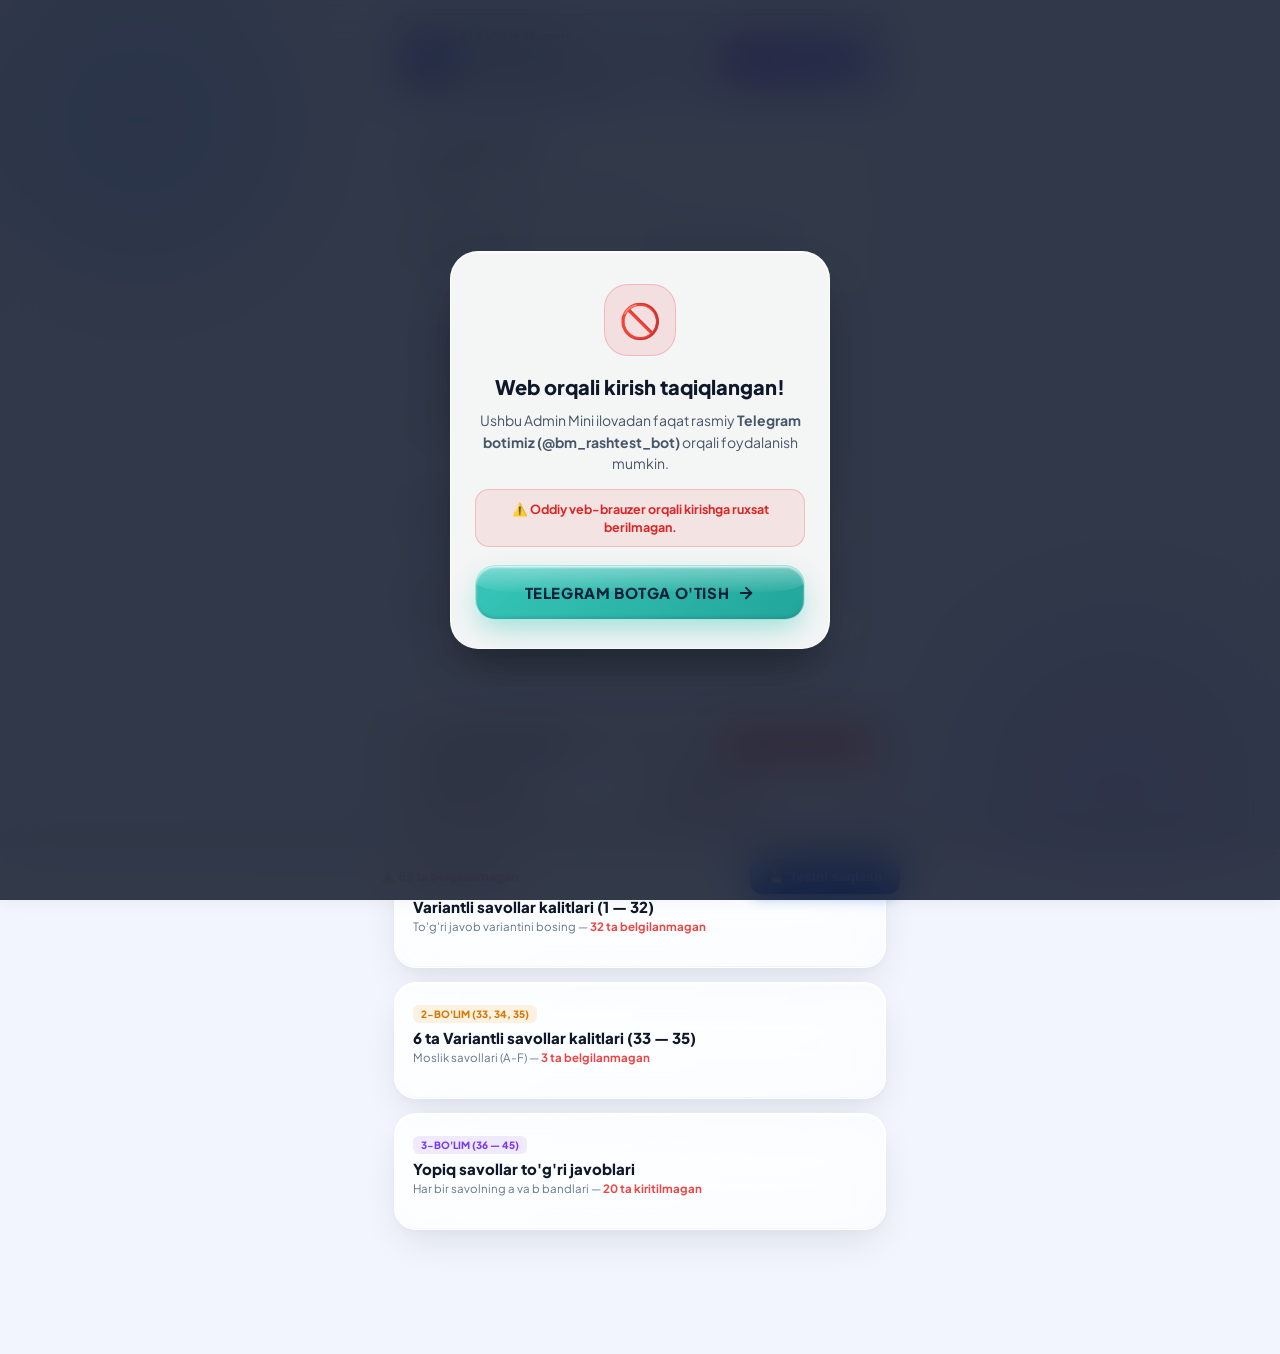
==== admin.html @ ad9ff961 "fix(telegram): allow Telegram Desktop / Mac app while blocking regular web browsers" ====
<!DOCTYPE html>
<html lang="uz">
<head>
  <meta charset="UTF-8">
  <meta name="viewport" content="width=device-width, initial-scale=1.0, maximum-scale=1.0, user-scalable=no, viewport-fit=cover">
  <title>Admin — Shohruh Matematika Test Yaratish</title>
  <link rel="preconnect" href="https://fonts.googleapis.com">
  <link rel="preconnect" href="https://fonts.gstatic.com" crossorigin>
  <link href="https://fonts.googleapis.com/css2?family=Plus+Jakarta+Sans:wght@400;500;600;700;800;900&display=swap" rel="stylesheet">
  <script src="https://telegram.org/js/telegram-web-app.js"></script>
  <script src="/logo_data.js?v=20260926_shohruh3"></script>
  <link rel="stylesheet" href="/test_style.css?v=20260929_liquidglass27">
  <style>
    .admin-card {
      background: var(--bg-card);
      border-radius: var(--radius-lg);
      padding: 16px;
      border: 1px solid var(--border);
      margin-bottom: 16px;
    }
    .form-group {
      margin-bottom: 12px;
    }
    .form-label {
      display: block;
      font-size: 12px;
      font-weight: 800;
      color: var(--text-main);
      margin-bottom: 4px;
    }
    .form-input {
      width: 100%;
      background: var(--bg-card-sub);
      border: 1.5px solid var(--border);
      border-radius: 10px;
      padding: 10px 12px;
      font-size: 14px;
      font-weight: 600;
      color: var(--text-main);
      outline: none;
    }
    .form-input:focus {
      border-color: var(--primary);
    }
    .q-admin-row {
      display: flex;
      align-items: center;
      justify-content: space-between;
      gap: 10px;
      background: var(--bg-card-sub);
      border: 1px solid var(--border);
      border-radius: var(--radius-md);
      padding: 8px 12px;
      margin-bottom: 8px;
    }
    .q-admin-num {
      font-size: 13px;
      font-weight: 800;
      min-width: 32px;
    }
    .score-input-wrap {
      display: flex;
      align-items: center;
      gap: 4px;
      background: var(--bg-card);
      border: 1px solid var(--border);
      border-radius: 8px;
      padding: 2px 6px;
    }
    .score-input {
      width: 44px;
      border: none;
      background: transparent;
      font-size: 13px;
      font-weight: 800;
      color: var(--primary);
      text-align: center;
      outline: none;
    }
    .score-unit {
      font-size: 11px;
      font-weight: 700;
      color: var(--text-muted);
    }
    .open-admin-box {
      background: var(--bg-card-sub);
      border: 1px solid var(--border);
      border-radius: var(--radius-md);
      padding: 10px 12px;
      margin-bottom: 8px;
    }
    .open-admin-sub-row {
      display: flex;
      align-items: center;
      justify-content: space-between;
      gap: 8px;
      margin-top: 6px;
    }
    .open-val-input {
      flex: 1;
      background: var(--bg-card);
      border: 1px solid var(--border);
      border-radius: 8px;
      padding: 6px 10px;
      font-size: 13px;
      font-weight: 700;
      color: var(--text-main);
      outline: none;
    }
    .floating-total-badge {
      background: linear-gradient(135deg, #1E293B, #0F172A);
      color: #FFFFFF;
      padding: 6px 14px;
      border-radius: var(--radius-full);
      font-size: 13px;
      font-weight: 800;
      display: inline-flex;
      align-items: center;
      gap: 4px;
    }
  </style>
</head>
<body>

  <!-- =========================================
       VEB BRAUZERDA KIRISHNI CHEKLASH EKRANI
       ========================================= -->
  <div id="web-block-screen" class="web-block-screen" style="display:none;">
    <div class="web-block-card">
      <div class="web-block-icon">🚫</div>
      <h2 class="web-block-title">Web orqali kirish taqiqlangan!</h2>
      <p class="web-block-desc">
        Ushbu Admin Mini ilovadan faqat rasmiy <b>Telegram botimiz (@bm_rashtest_bot)</b> orqali foydalanish mumkin.
      </p>
      <div class="web-block-warning">
        ⚠️ Oddiy veb-brauzer orqali kirishga ruxsat berilmagan.
      </div>
      <a href="https://t.me/bm_rashtest_bot" class="btn-action-primary" style="margin-top: 18px; text-decoration: none; width:100%; justify-content:center; display:flex; align-items:center; gap:8px;">
        <span>Telegram Botga o'tish</span>
        <svg width="18" height="18" viewBox="0 0 24 24" fill="none" stroke="currentColor" stroke-width="2.5" stroke-linecap="round" stroke-linejoin="round">
          <line x1="5" y1="12" x2="19" y2="12"></line>
          <polyline points="12 5 19 12 12 19"></polyline>
        </svg>
      </a>
    </div>
  </div>

  <!-- KIRISH ANIMATSIYASI EKRANI -->
  <div class="splash-screen" id="admin-splash">
    <!-- Markaziy nur/fon nurlanishi -->
    <div class="splash-glow"></div>
    <!-- 1. Markaziy Logo va Qalpoqcha -->
    <div class="splash-logo-container">
      <div class="splash-circle-badge">
        <img src="/img/bm_emblem_fill.png?v=20260927_fill" alt="Logo" class="splash-emblem-img">
      </div>
      <!-- Logoga kiyiladigan 3D akademik qalpoqcha -->
      <img src="/img/graduation_cap.svg" class="splash-grad-cap" alt="Cap">
    </div>
    <!-- 2. Sakrab chiquvchi Harflar -->
    <div class="splash-brand-text">
      <span class="bounce-char" style="--d: 0.95s">S</span>
      <span class="bounce-char" style="--d: 1.02s">H</span>
      <span class="bounce-char" style="--d: 1.09s">O</span>
      <span class="bounce-char" style="--d: 1.16s">H</span>
      <span class="bounce-char" style="--d: 1.23s">R</span>
      <span class="bounce-char" style="--d: 1.30s">U</span>
      <span class="bounce-char" style="--d: 1.37s">H</span>
      <span class="bounce-char space">&nbsp;</span>
      <span class="bounce-char teal" style="--d: 1.48s">M</span>
      <span class="bounce-char teal" style="--d: 1.55s">A</span>
      <span class="bounce-char teal" style="--d: 1.62s">T</span>
      <span class="bounce-char teal" style="--d: 1.69s">E</span>
      <span class="bounce-char teal" style="--d: 1.76s">M</span>
      <span class="bounce-char teal" style="--d: 1.83s">A</span>
      <span class="bounce-char teal" style="--d: 1.90s">T</span>
      <span class="bounce-char teal" style="--d: 1.97s">I</span>
      <span class="bounce-char teal" style="--d: 2.04s">K</span>
      <span class="bounce-char teal" style="--d: 2.11s">A</span>
    </div>
    <!-- 3. Ostki Tagline/Izoh -->
    <div class="splash-subtitle">ADMIN BOSHQARUV TIZIMI</div>
    <!-- 4. O'tkazib yuborish (Skip) tugmasi -->
    <div class="splash-skip-hint" onclick="finishAdminSplash()">
      <span>Davom etish ➔</span>
    </div>
  </div>

  <!-- Dinamik harakatlanuvchi orqa fon (Oq va qora mavzularga mos) -->
  <div class="ambient-moving-mesh" aria-hidden="true">
    <div class="ambient-mesh-orb ambient-orb-1"></div>
    <div class="ambient-mesh-orb ambient-orb-2"></div>
    <div class="ambient-mesh-orb ambient-orb-3"></div>
  </div>

  <div class="test-container" style="padding-bottom: 110px;">
    
    <!-- Tepadagi bo'lim butunlay olib tashlandi (ekranni to'sib qo'ymasligi uchun) -->
    <span class="test-title" style="display:none;"></span>
    <span class="test-subtitle" style="display:none;"></span>

    <main style="padding: 14px;">
      
      <!-- 📷 KALITLAR VARAQASI RASMINI YUKLASH (AI VISION OCR) -->
      <div class="admin-scan-card" style="background: linear-gradient(135deg, rgba(37, 99, 235, 0.08), rgba(124, 58, 237, 0.08)); border: 1.5px solid rgba(124, 58, 237, 0.35); border-radius: 14px; padding: 12px 14px; margin-bottom: 14px; display: flex; align-items: center; justify-content: space-between; gap: 10px; box-shadow: 0 2px 10px rgba(124, 58, 237, 0.06);">
        <div style="display: flex; align-items: center; gap: 10px;">
          <div style="width: 40px; height: 40px; border-radius: 10px; background: linear-gradient(135deg, #7C3AED, #2563EB); display: flex; align-items: center; justify-content: center; font-size: 20px; color: white; flex-shrink: 0; box-shadow: 0 2px 8px rgba(124, 58, 237, 0.3);">
            📷
          </div>
          <div>
            <div style="font-size: 13px; font-weight: 800; color: var(--text-main);">AI Kalitlar Skaneri</div>
            <div style="font-size: 11px; color: var(--text-muted);">Javoblar varaqasi rasmini yuklab, 55 ta kalitni avtomat to'ldiring</div>
            <div style="font-size: 10px; color: #7C3AED; cursor: pointer; text-decoration: underline; margin-top: 3px; font-weight: 600;" onclick="AdminApp.configureGeminiKey()">🔑 API kalitni sozlash / yangilash</div>
          </div>
        </div>
        <button type="button" class="btn-scan-keys" id="btn-scan-keys" onclick="AdminApp.triggerScanKeys()" style="background: linear-gradient(135deg, #7C3AED, #6366F1); color: white; border: none; border-radius: 10px; padding: 9px 14px; font-size: 12px; font-weight: 800; cursor: pointer; white-space: nowrap; display: flex; align-items: center; gap: 6px; box-shadow: 0 2px 8px rgba(124, 58, 237, 0.3); transition: transform 0.1s ease;">
          <span id="btn-scan-icon">⚡</span> <span id="btn-scan-text">📷 Rasm yuklash</span>
        </button>
        <input type="file" id="adm-keys-photo-input" accept="image/*" style="display: none;" onchange="AdminApp.handleKeysPhotoSelected(this)">
      </div>

      <!-- 1. ASOSIY TEST MA'LUMOTLARI -->
      <div class="admin-card">
        <h3 style="font-size: 15px; font-weight: 800; margin-bottom: 10px;">📋 Test tafsilotlari</h3>
        
        <div class="form-group">
          <label class="form-label">Test nomi:</label>
          <input type="text" id="adm-test-title" class="form-input" placeholder="Masalan: Matematika Blok Test #1">
        </div>

        <div style="display: grid; grid-template-columns: 1fr 1fr; gap: 8px;">
          <div class="form-group">
            <label class="form-label">Test kodi (Unikal):</label>
            <input type="text" id="adm-test-code" class="form-input" placeholder="Avtomat to'ldiriladi (masalan: 2)">
          </div>
          <div class="form-group">
            <label class="form-label">Vaqt chegarasi (daqiqa):</label>
            <input type="number" id="adm-test-time" class="form-input" placeholder="0 - Cheksiz" value="0">
          </div>
        </div>

        <div style="background: rgba(37, 99, 235, 0.05); border: 1.5px dashed rgba(37, 99, 235, 0.35); border-radius: 12px; padding: 12px; margin-bottom: 12px;">
          <div style="font-size: 12px; font-weight: 800; color: #2563EB; margin-bottom: 8px; display: flex; align-items: center; gap: 6px;">
            <span>⏰</span> Avtomatik vaqt jadvali (O'zbekiston vaqti)
          </div>
          <div class="form-group" style="margin-bottom: 8px;">
            <label class="form-label" style="font-size: 11px;">📅 Test sanasi (kun):</label>
            <input type="date" id="adm-test-sched-date" class="form-input" style="font-weight: 700;">
          </div>
          <div style="display: grid; grid-template-columns: 1fr 1fr; gap: 8px;">
            <div class="form-group" style="margin-bottom: 0;">
              <label class="form-label" style="font-size: 11px;">🟢 Boshlanish:</label>
              <input type="time" id="adm-test-sched-start" class="form-input" value="19:30" style="font-weight: 700; text-align: center;">
            </div>
            <div class="form-group" style="margin-bottom: 0;">
              <label class="form-label" style="font-size: 11px;">🔴 Tugash:</label>
              <input type="time" id="adm-test-sched-end" class="form-input" value="22:00" style="font-weight: 700; text-align: center;">
            </div>
          </div>
        </div>
        
        <div class="form-group">
          <label class="form-label">Kalitlarni ko'rish kodi (Parol):</label>
          <input type="text" id="adm-test-key-code" class="form-input" placeholder="Masalan: 2024 (ixtiyoriy)">
          <div style="font-size: 11px; color: var(--text-muted); margin-top: 4px;">Agar kiritilsa, o'quvchilar test kalitlarini ko'rish uchun shu parolni terishlari kerak bo'ladi.</div>
        </div>
        <div class="form-group" style="margin-top: 10px;">
          <label class="form-label" style="display: flex; align-items: center; gap: 6px;">
            <span>🎬</span> YouTube Video Tahlil havolasi (ixtiyoriy):
          </label>
          <input type="url" id="adm-test-youtube-url" class="form-input" placeholder="https://youtube.com/watch?v=... yoki https://youtu.be/...">
          <div style="font-size: 11px; color: var(--text-muted); margin-top: 4px;">Natijalar chiqqanida o'quvchilar ushbu havola orqali video tahlilni ko'rishlari mumkin.</div>
        </div>
        <input type="hidden" id="adm-test-subject" value="Matematika">
      </div>

      <!-- JAVOBLAR HOLATI VA BELGILANMAGAN SAVOLLAR HISOBOBOTI -->
      <div class="admin-card" style="background: linear-gradient(135deg, rgba(245, 158, 11, 0.08), rgba(239, 68, 68, 0.08)); border: 1.5px solid #F59E0B; margin-bottom: 16px;">
        <div style="display: flex; justify-content: space-between; align-items: center; margin-bottom: 8px;">
          <span style="font-weight: 800; font-size: 14px; color: var(--text-main); display: flex; align-items: center; gap: 6px;">
            <span id="unfilled-status-icon">⚠️</span> 
            <span id="unfilled-status-title">Javoblar to'ldirilishi:</span>
          </span>
          <span id="unfilled-total-badge" style="font-size: 13px; font-weight: 900; padding: 4px 10px; border-radius: 8px; background: #EF4444; color: white;">55 ta belgilanmagan</span>
        </div>
        <div style="display: grid; grid-template-columns: 1fr 1fr; gap: 8px;">
          <div id="unfilled-closed-pill" style="padding: 8px 10px; border-radius: 8px; background: var(--bg-card); border: 1px solid var(--border); font-size: 12px; font-weight: 700;">
            🔘 <b>Yopiq (1-35):</b> <br><span id="unfilled-closed-count" style="color: #EF4444; font-weight: 800;">35 ta belgilanmagan</span>
          </div>
          <div id="unfilled-open-pill" style="padding: 8px 10px; border-radius: 8px; background: var(--bg-card); border: 1px solid var(--border); font-size: 12px; font-weight: 700;">
            ✍️ <b>Ochiq (36-45):</b> <br><span id="unfilled-open-count" style="color: #EF4444; font-weight: 800;">20 ta kiritilmagan</span>
          </div>
        </div>
      </div>

      <!-- 2. SAVOLLAR KALITLARI VA BALLARI (1-32) -->
      <section class="section-group" style="margin-bottom: 14px;">
        <div class="section-group-header">
          <div class="section-badge">1-BO'LIM (1 — 32)</div>
          <h2 class="section-heading">Variantli savollar kalitlari (1 — 32)</h2>
          <span class="section-subtext" id="sec-subtext-1">To'g'ri javob variantini bosing — <b id="cnt-sec-1" style="color: #EF4444;">32 ta belgilanmagan</b></span>
        </div>
        <div id="admin-part-1">
          <!-- JS orqali to'ldiriladi -->
        </div>
      </section>

      <!-- 3. 33, 34, 35 SAVOLLAR (6 ta variant) -->
      <section class="section-group" style="margin-bottom: 14px;">
        <div class="section-group-header">
          <div class="section-badge special-badge">2-BO'LIM (33, 34, 35)</div>
          <h2 class="section-heading">6 ta Variantli savollar kalitlari (33 — 35)</h2>
          <span class="section-subtext" id="sec-subtext-2">Moslik savollari (A-F) — <b id="cnt-sec-2" style="color: #EF4444;">3 ta belgilanmagan</b></span>
        </div>
        <div id="admin-part-2">
          <!-- JS orqali to'ldiriladi -->
        </div>
      </section>

      <!-- 4. 36-45 YOPIQ SAVOLLAR (a va b) -->
      <section class="section-group">
        <div class="section-group-header">
          <div class="section-badge math-badge">3-BO'LIM (36 — 45)</div>
          <h2 class="section-heading">Yopiq savollar to'g'ri javoblari</h2>
          <span class="section-subtext" id="sec-subtext-3">Har bir savolning a va b bandlari — <b id="cnt-sec-3" style="color: #EF4444;">20 ta kiritilmagan</b></span>
        </div>
        <div id="admin-part-3">
          <!-- JS orqali to'ldiriladi -->
        </div>
      </section>

    </main>

    <!-- PASTKI SAQLASH DOCKI (KOMPAKT) -->
    <footer class="bottom-submit-dock admin-compact-dock">
      <div class="submit-dock-inner admin-compact-inner">
        <div class="dock-summary" style="margin-bottom:0;">
          <div id="admin-dock-total" style="display:none;"></div>
          <div class="dock-status-sub" id="admin-dock-unfilled" style="color: #EF4444; font-weight: 800; font-size: 12.5px; line-height: 1.3;">⚠️ 55 ta belgilanmagan</div>
        </div>
        <button class="btn-submit-test btn-submit-compact" style="background: linear-gradient(135deg, #2563EB, #1D4ED8);" onclick="AdminApp.saveTest()">
          <span>💾 Testni saqlash</span>
        </button>
      </div>
    </footer>

  </div> <!-- /.test-container -->

  <!-- =========================================
       MATEMATIK KLAVIATURA (ADMIN UCHUN)
       ========================================= -->
  <div class="math-keyboard-panel" id="math-keyboard-panel">
    
    <!-- 1. YUQORI BOSHQARUV: Maydon Nomi + Jonli Kiritish + Tayyor Tugmasi -->
    <div class="kb-top-bar">
      <div class="kb-target-wrap">
        <span class="kb-target-badge" id="keyboard-target-name">36a</span>
        <input type="text" class="kb-live-input" id="keyboard-live-input" readonly inputmode="none" placeholder="Kalitni kiriting...">
      </div>
      <button type="button" class="kb-done-btn" onclick="MathKeyboard.close()">Tayyor ✓</button>
    </div>

    <!-- 2. BO'LIMLAR TUGMALARI (Segmented Control Tabs: 4 ta teng ustun telefonga 100% sig'adi) -->
    <div class="kb-tabs-bar">
      <button type="button" class="kb-tab-btn active" id="kb-tab-math" onclick="MathKeyboard.switchTab('math')">123</button>
      <button type="button" class="kb-tab-btn" id="kb-tab-power" onclick="MathKeyboard.switchTab('power')">√ / xⁿ</button>
      <button type="button" class="kb-tab-btn" id="kb-tab-func" onclick="MathKeyboard.switchTab('func')">f(x)</button>
      <button type="button" class="kb-tab-btn" id="kb-tab-vars" onclick="MathKeyboard.switchTab('vars')">abc</button>
    </div>

    <!-- 3. TUGMALAR TANASI -->
    <!-- TAB 1: Asosiy Raqam va Kalkulyator (iPhone kalkulyatori uslubida 5-6 ustunli tekis grid) -->
    <div class="kb-body" id="keyboard-body-math">
      <div class="kb-row">
        <button type="button" class="kb-key kb-func" onclick="MathKeyboard.insert('√')">√</button>
        <button type="button" class="kb-key kb-power" onclick="MathKeyboard.insertPower('²')">x²</button>
        <button type="button" class="kb-key kb-power" onclick="MathKeyboard.insertPower('³')">x³</button>
        <button type="button" class="kb-key kb-func" onclick="MathKeyboard.insertPiPower(2)">π²</button>
        <button type="button" class="kb-key kb-func" onclick="MathKeyboard.insertPiPower(3)">π³</button>
        <button type="button" class="kb-key kb-op" onclick="MathKeyboard.insert('/')">/</button>
      </div>
      <div class="kb-row">
        <button type="button" class="kb-key kb-func" onclick="MathKeyboard.insert('(')">(</button>
        <button type="button" class="kb-key kb-func" onclick="MathKeyboard.insert(')')">)</button>
        <button type="button" class="kb-key kb-power" onclick="MathKeyboard.insertCustomPower()">^</button>
        <button type="button" class="kb-key kb-func" onclick="MathKeyboard.insert('|')">|x|</button>
        <button type="button" class="kb-key kb-action" onclick="MathKeyboard.clear()">C</button>
        <button type="button" class="kb-key kb-backspace" onclick="MathKeyboard.backspace()">⌫</button>
      </div>
      <div class="kb-row">
        <button type="button" class="kb-key kb-num" onclick="MathKeyboard.insert('7')">7</button>
        <button type="button" class="kb-key kb-num" onclick="MathKeyboard.insert('8')">8</button>
        <button type="button" class="kb-key kb-num" onclick="MathKeyboard.insert('9')">9</button>
        <button type="button" class="kb-key kb-op" onclick="MathKeyboard.insert('*')">×</button>
        <button type="button" class="kb-key kb-op" onclick="MathKeyboard.insert('-')">−</button>
      </div>
      <div class="kb-row">
        <button type="button" class="kb-key kb-num" onclick="MathKeyboard.insert('4')">4</button>
        <button type="button" class="kb-key kb-num" onclick="MathKeyboard.insert('5')">5</button>
        <button type="button" class="kb-key kb-num" onclick="MathKeyboard.insert('6')">6</button>
        <button type="button" class="kb-key kb-op" onclick="MathKeyboard.insert('+')">+</button>
        <button type="button" class="kb-key kb-op" onclick="MathKeyboard.insert('=')">=</button>
      </div>
      <div class="kb-row">
        <button type="button" class="kb-key kb-num" onclick="MathKeyboard.insert('1')">1</button>
        <button type="button" class="kb-key kb-num" onclick="MathKeyboard.insert('2')">2</button>
        <button type="button" class="kb-key kb-num" onclick="MathKeyboard.insert('3')">3</button>
        <button type="button" class="kb-key kb-num" onclick="MathKeyboard.insert('.')">.</button>
        <button type="button" class="kb-key kb-func" onclick="MathKeyboard.insert('π')">π</button>
      </div>
      <div class="kb-row">
        <button type="button" class="kb-key kb-num" onclick="MathKeyboard.insert('0')">0</button>
        <button type="button" class="kb-key kb-func" onclick="MathKeyboard.insert('±')">±</button>
        <button type="button" class="kb-key kb-func" onclick="MathKeyboard.insert(';')">;</button>
        <button type="button" class="kb-key kb-nav" onclick="MathKeyboard.prevField()">◀ Oldingi</button>
        <button type="button" class="kb-key kb-nav kb-nav-next" onclick="MathKeyboard.nextField()">Keyingi ▶</button>
      </div>
    </div>

    <!-- TAB 2: Ildizlar va Darajalar (Kengaytirilgan) -->
    <div class="kb-body" id="keyboard-body-power" style="display: none;">
      <div class="kb-row">
        <button type="button" class="kb-key kb-func" onclick="MathKeyboard.insert('√')">√</button>
        <button type="button" class="kb-key kb-func" onclick="MathKeyboard.insert('∛')">³√</button>
        <button type="button" class="kb-key kb-func" onclick="MathKeyboard.insert('∜')">⁴√</button>
        <button type="button" class="kb-key kb-func" onclick="MathKeyboard.insertNthRoot()">ⁿ√</button>
        <button type="button" class="kb-key kb-backspace" onclick="MathKeyboard.backspace()">⌫</button>
      </div>
      <div class="kb-row">
        <button type="button" class="kb-key kb-power" onclick="MathKeyboard.insertPower('²')">x²</button>
        <button type="button" class="kb-key kb-power" onclick="MathKeyboard.insertPower('³')">x³</button>
        <button type="button" class="kb-key kb-power" onclick="MathKeyboard.insertPower('⁴')">x⁴</button>
        <button type="button" class="kb-key kb-power" onclick="MathKeyboard.insertPower('⁵')">x⁵</button>
        <button type="button" class="kb-key kb-power" onclick="MathKeyboard.insertCustomPower()">xⁿ (^)</button>
      </div>
      <div class="kb-row">
        <button type="button" class="kb-key kb-func" onclick="MathKeyboard.insertPiPower(1)">π</button>
        <button type="button" class="kb-key kb-func" onclick="MathKeyboard.insertPiPower(2)">π²</button>
        <button type="button" class="kb-key kb-func" onclick="MathKeyboard.insertPiPower(3)">π³</button>
        <button type="button" class="kb-key kb-power" onclick="MathKeyboard.insertPiPower('^')">πⁿ</button>
        <button type="button" class="kb-key kb-power" onclick="MathKeyboard.insert('^')">^</button>
      </div>
      <div class="kb-row">
        <button type="button" class="kb-key kb-power kb-power-num" onclick="MathKeyboard.insert('⁰')">⁰</button>
        <button type="button" class="kb-key kb-power kb-power-num" onclick="MathKeyboard.insert('¹')">¹</button>
        <button type="button" class="kb-key kb-power kb-power-num" onclick="MathKeyboard.insert('²')">²</button>
        <button type="button" class="kb-key kb-power kb-power-num" onclick="MathKeyboard.insert('³')">³</button>
        <button type="button" class="kb-key kb-power kb-power-num" onclick="MathKeyboard.insert('⁴')">⁴</button>
      </div>
      <div class="kb-row">
        <button type="button" class="kb-key kb-power kb-power-num" onclick="MathKeyboard.insert('⁵')">⁵</button>
        <button type="button" class="kb-key kb-power kb-power-num" onclick="MathKeyboard.insert('⁶')">⁶</button>
        <button type="button" class="kb-key kb-power kb-power-num" onclick="MathKeyboard.insert('⁷')">⁷</button>
        <button type="button" class="kb-key kb-power kb-power-num" onclick="MathKeyboard.insert('⁸')">⁸</button>
        <button type="button" class="kb-key kb-power kb-power-num" onclick="MathKeyboard.insert('⁹')">⁹</button>
      </div>
      <div class="kb-row">
        <button type="button" class="kb-key kb-func" onclick="MathKeyboard.insert('≤')">≤</button>
        <button type="button" class="kb-key kb-func" onclick="MathKeyboard.insert('≥')">≥</button>
        <button type="button" class="kb-key kb-func" onclick="MathKeyboard.insert('≠')">≠</button>
        <button type="button" class="kb-key kb-func" onclick="MathKeyboard.insert('≈')">≈</button>
        <button type="button" class="kb-key kb-func" onclick="MathKeyboard.insert('∞')">∞</button>
      </div>
      <div class="kb-row">
        <button type="button" class="kb-key kb-func" onclick="MathKeyboard.insert('[')">[</button>
        <button type="button" class="kb-key kb-func" onclick="MathKeyboard.insert(']')">]</button>
        <button type="button" class="kb-key kb-func" onclick="MathKeyboard.insert('e')">e</button>
        <button type="button" class="kb-key kb-nav" onclick="MathKeyboard.prevField()">◀ Oldingi</button>
        <button type="button" class="kb-key kb-nav kb-nav-next" onclick="MathKeyboard.nextField()">Keyingi ▶</button>
      </div>
    </div>

    <!-- TAB 3: Funksiyalar -->
    <div class="kb-body" id="keyboard-body-func" style="display: none;">
      <div class="kb-row">
        <button type="button" class="kb-key kb-func" onclick="MathKeyboard.insert('sin(')">sin</button>
        <button type="button" class="kb-key kb-func" onclick="MathKeyboard.insert('cos(')">cos</button>
        <button type="button" class="kb-key kb-func" onclick="MathKeyboard.insert('tg(')">tg</button>
        <button type="button" class="kb-key kb-func" onclick="MathKeyboard.insert('ctg(')">ctg</button>
        <button type="button" class="kb-key kb-backspace" onclick="MathKeyboard.backspace()">⌫</button>
      </div>
      <div class="kb-row">
        <button type="button" class="kb-key kb-func" onclick="MathKeyboard.insert('arcsin(')">arcsin</button>
        <button type="button" class="kb-key kb-func" onclick="MathKeyboard.insert('arccos(')">arccos</button>
        <button type="button" class="kb-key kb-func" onclick="MathKeyboard.insert('arctg(')">arctg</button>
        <button type="button" class="kb-key kb-func" onclick="MathKeyboard.insert('arcctg(')">arcctg</button>
        <button type="button" class="kb-key kb-action" onclick="MathKeyboard.clear()">C</button>
      </div>
      <div class="kb-row">
        <button type="button" class="kb-key kb-func" onclick="MathKeyboard.insert('log(')">log</button>
        <button type="button" class="kb-key kb-func" onclick="MathKeyboard.insert('ln(')">ln</button>
        <button type="button" class="kb-key kb-func" onclick="MathKeyboard.insert('lg(')">lg</button>
        <button type="button" class="kb-key kb-func" onclick="MathKeyboard.insert('lim(')">lim</button>
        <button type="button" class="kb-key kb-func" onclick="MathKeyboard.insert('|')">|x|</button>
      </div>
      <div class="kb-row">
        <button type="button" class="kb-key kb-func" onclick="MathKeyboard.insert('(')">(</button>
        <button type="button" class="kb-key kb-func" onclick="MathKeyboard.insert(')')">)</button>
        <button type="button" class="kb-key kb-func" onclick="MathKeyboard.insert(';')">;</button>
        <button type="button" class="kb-key kb-nav" onclick="MathKeyboard.prevField()">◀ Oldingi</button>
        <button type="button" class="kb-key kb-nav kb-nav-next" onclick="MathKeyboard.nextField()">Keyingi ▶</button>
      </div>
    </div>

    <!-- TAB 4: Harflar -->
    <div class="kb-body" id="keyboard-body-vars" style="display: none;">
      <div class="kb-row">
        <button type="button" class="kb-key" onclick="MathKeyboard.insert('x')">x</button>
        <button type="button" class="kb-key" onclick="MathKeyboard.insert('y')">y</button>
        <button type="button" class="kb-key" onclick="MathKeyboard.insert('z')">z</button>
        <button type="button" class="kb-key" onclick="MathKeyboard.insert('t')">t</button>
        <button type="button" class="kb-key kb-backspace" onclick="MathKeyboard.backspace()">⌫</button>
      </div>
      <div class="kb-row">
        <button type="button" class="kb-key" onclick="MathKeyboard.insert('a')">a</button>
        <button type="button" class="kb-key" onclick="MathKeyboard.insert('b')">b</button>
        <button type="button" class="kb-key" onclick="MathKeyboard.insert('c')">c</button>
        <button type="button" class="kb-key" onclick="MathKeyboard.insert('d')">d</button>
        <button type="button" class="kb-key kb-action" onclick="MathKeyboard.clear()">C</button>
      </div>
      <div class="kb-row">
        <button type="button" class="kb-key" onclick="MathKeyboard.insert('k')">k</button>
        <button type="button" class="kb-key" onclick="MathKeyboard.insert('m')">m</button>
        <button type="button" class="kb-key" onclick="MathKeyboard.insert('n')">n</button>
        <button type="button" class="kb-key" onclick="MathKeyboard.insert('p')">p</button>
        <button type="button" class="kb-key" onclick="MathKeyboard.insert('r')">r</button>
      </div>
      <div class="kb-row">
        <button type="button" class="kb-key" onclick="MathKeyboard.insert('α')">α</button>
        <button type="button" class="kb-key" onclick="MathKeyboard.insert('β')">β</button>
        <button type="button" class="kb-key" onclick="MathKeyboard.insert('γ')">γ</button>
        <button type="button" class="kb-key" onclick="MathKeyboard.insert('Δ')">Δ</button>
        <button type="button" class="kb-key" onclick="MathKeyboard.insert('λ')">λ</button>
      </div>
      <div class="kb-row">
        <button type="button" class="kb-key kb-space" onclick="MathKeyboard.insert(' ')" style="flex: 2;">probel ␣</button>
        <button type="button" class="kb-key" onclick="MathKeyboard.insert(',')">,</button>
        <button type="button" class="kb-key kb-nav" onclick="MathKeyboard.prevField()">◀ Oldingi</button>
        <button type="button" class="kb-key kb-nav kb-nav-next" onclick="MathKeyboard.nextField()">Keyingi ▶</button>
      </div>
    </div>
  </div>

  <script src="/logo_data.js?v=20260926_shohruh3"></script>
  <script src="/math_keyboard.js?v=20260926"></script>
  <script src="/admin_app.js?v=20260926_shohruh3"></script>
  <script>
    (function() {
      var splash = document.getElementById('admin-splash') || document.getElementById('splashScreen');
      if (!splash) return;
      var done = false;
      window.finishAdminSplash = function() {
        if (done) return;
        done = true;
        if (window.Telegram && window.Telegram.WebApp && window.Telegram.WebApp.HapticFeedback) {
          try { window.Telegram.WebApp.HapticFeedback.impactOccurred('medium'); } catch(e) {}
        }
        splash.classList.add('dismissed');
        setTimeout(function() { splash.style.display = 'none'; }, 700);
      };
      window.dismissSplash = window.finishAdminSplash;
      setTimeout(function() { window.finishAdminSplash(); }, 3400);
    })();
  </script>
</body>
</html>
---- test_style.css ----
/* =========================================
   TEST TEKSHIRISH TIZIMI — STYLES
   ========================================= */

:root {
  --primary: #2563EB;
  --primary-hover: #1D4ED8;
  --primary-light: rgba(37, 99, 235, 0.12);
  --success: #10B981;
  --success-light: rgba(16, 185, 129, 0.12);
  --error: #EF4444;
  --error-light: rgba(239, 68, 68, 0.12);
  --warning: #F59E0B;
  --warning-light: rgba(245, 158, 11, 0.12);
  
  /* ── MACOS 27 LIQUID GLASS DESIGN TOKENS (LIGHT CRYSTAL) ── */
  --liquid-glass-bg: linear-gradient(145deg, rgba(255, 255, 255, 0.82) 0%, rgba(255, 255, 255, 0.58) 100%);
  --liquid-glass-hover: linear-gradient(145deg, rgba(255, 255, 255, 0.94) 0%, rgba(255, 255, 255, 0.74) 100%);
  --liquid-glass-border: 1px solid rgba(255, 255, 255, 0.88);
  --liquid-glass-specular: inset 0 1.5px 2px 0 rgba(255, 255, 255, 0.95), inset 0 -1px 1px 0 rgba(0, 0, 0, 0.03);
  --liquid-glass-shadow: 0 16px 38px -6px rgba(15, 23, 42, 0.09), 0 4px 14px -2px rgba(15, 23, 42, 0.04);
  --liquid-glass-blur: blur(30px) saturate(190%) contrast(105%);

  --bg-main: #F2F5FD;
  --bg-card: var(--liquid-glass-bg);
  --bg-card-sub: rgba(255, 255, 255, 0.6);
  --text-main: #0F172A;
  --text-muted: #64748B;
  --border: rgba(255, 255, 255, 0.85);
  
  --shadow-sm: 0 2px 8px rgba(15, 23, 42, 0.04);
  --shadow-md: var(--liquid-glass-shadow);
  --shadow-lg: 0 20px 48px -8px rgba(15, 23, 42, 0.12);
  
  --radius-sm: 10px;
  --radius-md: 16px;
  --radius-lg: 22px;
  --radius-xl: 30px;
  --radius-full: 9999px;
  --font: 'Plus Jakarta Sans', -apple-system, BlinkMacSystemFont, sans-serif;
}

body.dark-mode {
  /* ── MACOS 27 LIQUID GLASS DESIGN TOKENS (DARK OBSIDIAN) ── */
  --liquid-glass-bg: linear-gradient(145deg, rgba(26, 34, 53, 0.74) 0%, rgba(15, 23, 42, 0.62) 100%);
  --liquid-glass-hover: linear-gradient(145deg, rgba(38, 48, 72, 0.82) 0%, rgba(22, 32, 55, 0.72) 100%);
  --liquid-glass-border: 1px solid rgba(255, 255, 255, 0.13);
  --liquid-glass-specular: inset 0 1.5px 1px 0 rgba(255, 255, 255, 0.22), inset 0 -1px 1px 0 rgba(0, 0, 0, 0.35);
  --liquid-glass-shadow: 0 16px 42px -6px rgba(0, 0, 0, 0.6), 0 4px 14px -2px rgba(0, 0, 0, 0.4);
  --liquid-glass-blur: blur(30px) saturate(190%) contrast(105%);

  --bg-main: #070913;
  --bg-card: var(--liquid-glass-bg);
  --bg-card-sub: rgba(255, 255, 255, 0.06);
  --text-main: #F8FAFC;
  --text-muted: #94A3B8;
  --border: rgba(255, 255, 255, 0.13);
  --shadow-sm: 0 2px 8px rgba(0, 0, 0, 0.3);
  --shadow-md: var(--liquid-glass-shadow);
  --shadow-lg: 0 24px 56px -8px rgba(0, 0, 0, 0.65);
}

* {
  box-sizing: border-box;
  margin: 0;
  padding: 0;
  -webkit-tap-highlight-color: transparent;
}

body {
  font-family: var(--font);
  background-color: var(--bg-main);
  color: var(--text-main);
  min-height: 100vh;
  display: flex;
  justify-content: center;
  overflow-x: hidden;
  line-height: 1.4;
  transition: background-color 0.25s ease, color 0.25s ease;
}

/* =========================================
   0. ANIMATSIYALI INTRO / SPLASH EKRANI (BARCHA MINI APP LAR UCHUN)
   ========================================= */
.splash-screen,
.splash-screen-common,
#intro-splash,
#admin-splash,
#splashScreen {
  position: fixed;
  top: 0;
  left: 0;
  width: 100%;
  height: 100%;
  background: radial-gradient(circle at 50% 38%, #0E345D 0%, #0B2B4C 52%, #061A2F 100%);
  z-index: 99999;
  display: flex;
  flex-direction: column;
  align-items: center;
  justify-content: center;
  transition: opacity 0.65s cubic-bezier(0.16, 1, 0.3, 1), transform 0.65s cubic-bezier(0.16, 1, 0.3, 1);
  overflow: hidden;
  user-select: none;
  -webkit-user-select: none;
}

/* Yopilganda kattalashib yo'qolish */
.splash-screen.dismissed,
.splash-screen.portal-warp-exit,
.splash-screen.fade-out,
.splash-screen-common.dismissed,
.splash-screen-common.portal-warp-exit,
.splash-screen-common.fade-out,
#intro-splash.dismissed,
#intro-splash.portal-warp-exit,
#intro-splash.fade-out,
#admin-splash.dismissed,
#admin-splash.portal-warp-exit {
  opacity: 0;
  transform: scale(1.08);
  pointer-events: none;
}

/* Markaziy orqa fonning pulsatsiyalanishi */
.splash-glow {
  position: absolute;
  width: 280px;
  height: 280px;
  background: radial-gradient(circle, rgba(46, 196, 182, 0.35) 0%, rgba(46, 196, 182, 0) 70%);
  border-radius: 50%;
  top: 40%;
  left: 50%;
  transform: translate(-50%, -50%);
  animation: splashGlowPulse 2.8s ease-in-out infinite alternate;
  pointer-events: none;
}

@keyframes splashGlowPulse {
  0% { transform: translate(-50%, -50%) scale(0.85); opacity: 0.5; }
  100% { transform: translate(-50%, -50%) scale(1.2); opacity: 0.9; }
}

/* 2. Logo Konteyneri va Dumaloq Disk */
.splash-logo-container {
  position: relative;
  width: 140px;
  height: 140px;
  margin: 0 auto 24px;
  z-index: 2;
}

.splash-circle-badge {
  width: 140px;
  height: 140px;
  border-radius: 50%;
  background: #FFFFFF;
  box-shadow: 0 16px 45px rgba(0, 0, 0, 0.45), 0 0 35px rgba(46, 196, 182, 0.35);
  border: 3.5px solid rgba(46, 196, 182, 0.8);
  display: flex;
  align-items: center;
  justify-content: center;
  overflow: hidden; /* Doiradan tashqariga burchaklar chiqmaydi */
  animation: emblemEmerge 0.75s cubic-bezier(0.16, 1, 0.3, 1) forwards;
}

@keyframes emblemEmerge {
  0% {
    opacity: 0;
    transform: scale(0.35) translateY(24px);
    filter: blur(8px);
  }
  70% {
    opacity: 1;
    transform: scale(1.06) translateY(-4px);
    filter: blur(0);
  }
  100% {
    opacity: 1;
    transform: scale(1) translateY(0);
  }
}

.splash-emblem-img {
  width: 82%;
  height: 82%;
  object-fit: contain;
  display: block;
}

/* 3. Akademik Qalpoqcha Kiyilishi va Tebranishi */
.splash-grad-cap {
  position: absolute;
  top: -30px;
  left: 50%;
  width: 104px;
  height: auto;
  z-index: 10;
  opacity: 0;
  transform: translateX(-48%) rotate(-12deg);
  filter: drop-shadow(0 10px 18px rgba(0, 0, 0, 0.6));
  animation: capLandOnLogo 0.75s 0.65s cubic-bezier(0.175, 0.885, 0.32, 1.35) forwards,
             capFloatingWiggle 2.8s 1.4s ease-in-out infinite alternate;
  transform-origin: 50% 80%;
  pointer-events: none;
}

@keyframes capLandOnLogo {
  0% {
    opacity: 0;
    transform: translateX(-48%) translateY(-65px) scale(0.3) rotate(32deg);
  }
  65% {
    opacity: 1;
    transform: translateX(-48%) translateY(5px) scale(1.1) rotate(-16deg);
  }
  85% {
    opacity: 1;
    transform: translateX(-48%) translateY(-2px) scale(0.97) rotate(-10deg);
  }
  100% {
    opacity: 1;
    transform: translateX(-48%) translateY(0) scale(1) rotate(-12deg);
  }
}

@keyframes capFloatingWiggle {
  0% {
    transform: translateX(-48%) translateY(0) rotate(-12deg) scale(1);
  }
  100% {
    transform: translateX(-48%) translateY(-2.5px) rotate(-9deg) scale(1.02);
  }
}

/* 4. Sakrab Chiqadigan Harflar */
.splash-brand-text {
  display: flex;
  align-items: baseline;
  justify-content: center;
  font-family: 'Plus Jakarta Sans', -apple-system, sans-serif;
  font-size: clamp(22px, 6vw, 30px);
  font-weight: 800;
  letter-spacing: -0.5px;
  margin-bottom: 8px;
  z-index: 2;
  white-space: nowrap;
}

.bounce-char {
  display: inline-block;
  color: #FFFFFF;
  opacity: 0;
  transform: translateY(45px) scale(0.3);
  animation: letterBounce 0.65s var(--d) cubic-bezier(0.175, 0.885, 0.32, 1.35) forwards;
  text-shadow: 0 4px 15px rgba(0, 0, 0, 0.4);
}

.bounce-char.space {
  width: 8px;
}

.bounce-char.dot {
  color: #55E4D6;
  margin: 0 1px;
}

.bounce-char.teal {
  color: #2EC4B6;
  text-shadow: 0 0 18px rgba(46, 196, 182, 0.85);
}

@keyframes letterBounce {
  0% {
    opacity: 0;
    transform: translateY(45px) scale(0.3);
  }
  55% {
    opacity: 1;
    transform: translateY(-20px) scale(1.25);
  }
  78% {
    opacity: 1;
    transform: translateY(6px) scale(0.92);
  }
  100% {
    opacity: 1;
    transform: translateY(0) scale(1);
  }
}

/* 5. Subtitle va Skip Tugmasi */
.splash-subtitle {
  font-family: 'Plus Jakarta Sans', -apple-system, sans-serif;
  font-size: 11px;
  font-weight: 700;
  color: #94A3B8;
  letter-spacing: 2px;
  text-transform: uppercase;
  opacity: 0;
  animation: subtitleReveal 0.8s 2.0s ease forwards;
  z-index: 2;
  text-align: center;
}

@keyframes subtitleReveal {
  0% {
    opacity: 0;
    transform: translateY(12px);
    letter-spacing: 0.5px;
  }
  100% {
    opacity: 0.85;
    transform: translateY(0);
    letter-spacing: 2.2px;
  }
}

.splash-skip-hint {
  position: absolute;
  bottom: 40px;
  background: rgba(255, 255, 255, 0.12);
  backdrop-filter: blur(8px);
  -webkit-backdrop-filter: blur(8px);
  border: 1px solid rgba(255, 255, 255, 0.2);
  padding: 8px 18px;
  border-radius: 30px;
  color: #FFFFFF;
  font-family: 'Plus Jakarta Sans', sans-serif;
  font-size: 12px;
  font-weight: 700;
  cursor: pointer;
  opacity: 0;
  animation: skipBtnAppear 0.5s 2.3s ease forwards;
  transition: all 0.2s ease;
  z-index: 10;
}

.splash-skip-hint:hover {
  background: rgba(46, 196, 182, 0.25);
  border-color: #2EC4B6;
  transform: scale(1.05);
}

@keyframes skipBtnAppear {
  0% { opacity: 0; transform: translateY(10px); }
  100% { opacity: 1; transform: translateY(0); }
}

.intro-logo-glow {
  position: absolute;
  inset: -8px;
  background: radial-gradient(circle, rgba(37, 99, 235, 0.6) 0%, rgba(99, 102, 241, 0) 70%);
  border-radius: 50%;
  animation: glowPulse 2s ease-in-out infinite;
}

@keyframes glowPulse {
  0%, 100% { transform: scale(1); opacity: 0.7; }
  50% { transform: scale(1.25); opacity: 1; }
}

.intro-logo-ring {
  position: relative;
  width: 84px;
  height: 84px;
  border-radius: 50%;
  background: linear-gradient(135deg, #1e293b, #0f172a);
  border: 2px solid rgba(96, 165, 250, 0.4);
  display: flex;
  align-items: center;
  justify-content: center;
  box-shadow: 0 8px 24px rgba(0, 0, 0, 0.5);
}

.intro-svg-circle {
  position: absolute;
  inset: 0;
  width: 100%;
  height: 100%;
  transform: rotate(-90deg);
}

.svg-track {
  fill: none;
  stroke: rgba(255, 255, 255, 0.08);
  stroke-width: 4;
}

.svg-loader {
  fill: none;
  stroke: #3B82F6;
  stroke-width: 4;
  stroke-linecap: round;
  stroke-dasharray: 283;
  stroke-dashoffset: 75;
  animation: rotateSvg 2s linear infinite;
}

@keyframes rotateSvg {
  0% { transform: rotate(0deg); }
  100% { transform: rotate(360deg); }
}

.intro-icon-inner {
  font-size: 38px;
  animation: bounceMath 2s ease-in-out infinite;
}

@keyframes bounceMath {
  0%, 100% { transform: scale(1); }
  50% { transform: scale(1.1) rotate(5deg); }
}

.intro-brand-badge {
  background: rgba(59, 130, 246, 0.18);
  color: #60A5FA;
  border: 1px solid rgba(96, 165, 250, 0.3);
  font-size: 11px;
  font-weight: 800;
  letter-spacing: 1.2px;
  padding: 4px 12px;
  border-radius: 9999px;
  margin-bottom: 8px;
  text-transform: uppercase;
}

.intro-brand-title {
  font-size: 26px;
  font-weight: 900;
  color: #FFFFFF;
  letter-spacing: 0.5px;
  margin-bottom: 4px;
  text-shadow: 0 2px 10px rgba(37, 99, 235, 0.5);
}

.intro-subject-text {
  font-size: 14px;
  font-weight: 600;
  color: #94A3B8;
  margin-bottom: 22px;
}

/* Yuklanish Progress Bari */
.intro-loader-wrap {
  width: 100%;
  max-width: 240px;
  margin-bottom: 18px;
  display: flex;
  flex-direction: column;
  align-items: center;
  gap: 8px;
}

.intro-loader-track {
  width: 100%;
  height: 5px;
  background: rgba(255, 255, 255, 0.1);
  border-radius: 9999px;
  overflow: hidden;
}

.intro-loader-bar {
  height: 100%;
  width: 0%;
  background: linear-gradient(90deg, #3B82F6, #60A5FA);
  border-radius: 9999px;
  transition: width 0.3s ease;
  box-shadow: 0 0 10px rgba(59, 130, 246, 0.8);
}

.intro-loading-status {
  font-size: 12px;
  font-weight: 600;
  color: #64748B;
  letter-spacing: 0.3px;
}

.intro-user-pill {
  background: rgba(255, 255, 255, 0.06);
  border: 1px solid rgba(255, 255, 255, 0.12);
  padding: 6px 14px;
  border-radius: 9999px;
  display: inline-flex;
  align-items: center;
  gap: 6px;
  font-size: 12.5px;
  color: #E2E8F0;
}

.test-container {
  width: 100%;
  max-width: 520px;
  padding-bottom: calc(120px + env(safe-area-inset-bottom, 0px));
  position: relative;
  z-index: 1;
}

/* ── HARAKATLANUVCHI DINAMIK AMBIENT ORQA FON (OQ VA QORA MOS) ── */
.ambient-moving-mesh {
  position: fixed;
  inset: 0;
  pointer-events: none;
  z-index: 0;
  overflow: hidden;
  transition: opacity 0.4s ease;
}

.ambient-mesh-orb {
  position: absolute;
  border-radius: 50%;
  filter: blur(48px);
  -webkit-filter: blur(48px);
  will-change: transform, opacity;
  -webkit-backface-visibility: hidden;
  backface-visibility: hidden;
  transform: translateZ(0);
}

/* Light mode (default) */
.ambient-orb-1 {
  width: 440px;
  height: 440px;
  top: -100px;
  left: -80px;
  background: radial-gradient(circle, rgba(59, 130, 246, 0.30) 0%, rgba(147, 197, 253, 0.15) 50%, transparent 72%);
  animation: ambientFloat1 11s ease-in-out infinite alternate;
}

.ambient-orb-2 {
  width: 480px;
  height: 480px;
  bottom: -120px;
  right: -80px;
  background: radial-gradient(circle, rgba(168, 85, 247, 0.26) 0%, rgba(216, 180, 254, 0.12) 50%, transparent 72%);
  animation: ambientFloat2 13s ease-in-out infinite alternate-reverse;
}

.ambient-orb-3 {
  width: 330px;
  height: 330px;
  top: 38%;
  left: 28%;
  background: radial-gradient(circle, rgba(14, 165, 233, 0.24) 0%, rgba(186, 230, 253, 0.10) 50%, transparent 72%);
  animation: ambientFloat3 9s ease-in-out infinite alternate;
}

/* Dark mode colors */
body.dark-mode .ambient-orb-1,
[data-theme="dark"] .ambient-orb-1 {
  background: radial-gradient(circle, rgba(37, 99, 235, 0.38) 0%, rgba(30, 58, 138, 0.20) 48%, transparent 72%);
}

body.dark-mode .ambient-orb-2,
[data-theme="dark"] .ambient-orb-2 {
  background: radial-gradient(circle, rgba(147, 51, 234, 0.32) 0%, rgba(79, 70, 229, 0.16) 48%, transparent 72%);
}

body.dark-mode .ambient-orb-3,
[data-theme="dark"] .ambient-orb-3 {
  background: radial-gradient(circle, rgba(6, 182, 212, 0.26) 0%, rgba(14, 165, 233, 0.12) 50%, transparent 72%);
}

@keyframes ambientFloat1 {
  0% { transform: translate3d(0, 0, 0) scale(1) rotate(0deg); }
  50% { transform: translate3d(65px, 85px, 0) scale(1.18) rotate(35deg); }
  100% { transform: translate3d(-35px, 125px, 0) scale(0.92) rotate(70deg); }
}

@keyframes ambientFloat2 {
  0% { transform: translate3d(0, 0, 0) scale(1) rotate(0deg); }
  50% { transform: translate3d(-85px, -65px, 0) scale(1.16) rotate(-35deg); }
  100% { transform: translate3d(55px, -105px, 0) scale(0.90) rotate(-70deg); }
}

@keyframes ambientFloat3 {
  0% { transform: translate3d(0, 0, 0) scale(0.88); opacity: 0.60; }
  50% { transform: translate3d(-55px, 65px, 0) scale(1.24); opacity: 0.90; }
  100% { transform: translate3d(45px, -45px, 0) scale(0.95); opacity: 0.65; }
}

@keyframes ambientFloat3 {
  0% { transform: translate3d(0, 0, 0) scale(0.9); opacity: 0.35; }
  50% { transform: translate3d(-45px, 55px, 0) scale(1.22); opacity: 0.7; }
  100% { transform: translate3d(35px, -35px, 0) scale(0.95); opacity: 0.45; }
}

/* =========================================
   1. HEADER (KOMPAKT & SMART HIDING)
   ========================================= */
.test-header {
  background: var(--liquid-glass-bg);
  padding: 10px 14px 10px 14px;
  border-bottom: var(--liquid-glass-border);
  box-shadow: 0 4px 20px rgba(0, 0, 0, 0.05), var(--liquid-glass-specular);
  position: sticky;
  top: 0;
  z-index: 40;
  backdrop-filter: var(--liquid-glass-blur);
  -webkit-backdrop-filter: var(--liquid-glass-blur);
  transition: all 0.2s ease;
}

/* Ochiq savollarni yozayotganda barcha tepadagi elementlar va pastki dock to'liq yashirilishi */
body.keyboard-open .test-header {
  display: none !important;
}

body.keyboard-open .bottom-submit-dock {
  display: none !important;
}

body.keyboard-open .test-container {
  padding-bottom: 380px !important;
}

.header-top-row {
  display: flex;
  justify-content: space-between;
  align-items: center;
  margin-bottom: 0px;
}

.header-brand-wrap {
  display: flex;
  align-items: center;
  gap: 10px;
}

.header-bm-logo {
  width: 32px;
  height: 32px;
  border-radius: 8px;
  object-fit: contain;
  flex-shrink: 0;
  border: 1px solid var(--border);
  background: var(--bg-card);
}

.header-test-title {
  font-size: 16px;
  font-weight: 800;
  color: var(--text-main);
  margin: 0;
  line-height: 1.2;
  letter-spacing: -0.2px;
}

.header-actions {
  display: flex;
  align-items: center;
  gap: 8px;
}

.theme-toggle-btn {
  background: var(--bg-card-sub);
  border: 1px solid var(--border);
  font-size: 14px;
  width: 32px;
  height: 32px;
  border-radius: 50%;
  display: flex;
  align-items: center;
  justify-content: center;
  cursor: pointer;
  box-shadow: var(--shadow-sm);
  transition: all 0.2s ease;
}

/* Kichik o'lchamdagi to'ldirilgan javoblar shkalasi (kompakt progress bar) */
.progress-section-compact {
  display: flex;
  align-items: center;
  gap: 10px;
  margin-top: 8px;
  padding: 0;
}

.progress-section-compact .progress-bar-track {
  flex: 1;
  height: 5px;
  background: var(--border);
  border-radius: var(--radius-full);
  overflow: hidden;
}

.progress-section-compact .progress-bar-fill {
  height: 100%;
  background: linear-gradient(90deg, #3B82F6, #10B981);
  border-radius: var(--radius-full);
  transition: width 0.3s cubic-bezier(0.16, 1, 0.3, 1);
}

.progress-count-mini {
  font-size: 12px;
  font-weight: 800;
  color: var(--primary);
  font-variant-numeric: tabular-nums;
  white-space: nowrap;
}

.questions-nav-map {
  margin-top: 10px;
  padding-top: 10px;
  border-top: 1px dashed var(--border);
  max-height: 180px;
  overflow-y: auto;
}

.map-grid {
  display: grid;
  grid-template-columns: repeat(9, 1fr);
  gap: 5px;
}

.map-num-btn {
  aspect-ratio: 1;
  display: flex;
  align-items: center;
  justify-content: center;
  background: var(--bg-card-sub);
  border: 1px solid var(--border);
  border-radius: 8px;
  font-size: 11px;
  font-weight: 700;
  color: var(--text-muted);
  cursor: pointer;
  transition: all 0.15s ease;
}

.map-num-btn.answered {
  background: var(--success-light);
  border-color: var(--success);
  color: var(--success);
}

.map-num-btn.active-target {
  box-shadow: 0 0 0 2px var(--primary);
}

/* =========================================
   2. SAVOLLAR RO'YXATI
   ========================================= */
.questions-list-wrapper {
  padding: 14px 14px;
  display: flex;
  flex-direction: column;
  gap: 20px;
}

.section-group {
  background: var(--liquid-glass-bg);
  backdrop-filter: var(--liquid-glass-blur);
  -webkit-backdrop-filter: var(--liquid-glass-blur);
  border-radius: var(--radius-lg);
  padding: 18px;
  border: var(--liquid-glass-border);
  box-shadow: var(--liquid-glass-shadow), var(--liquid-glass-specular);
}

.section-group-header {
  margin-bottom: 14px;
}

.section-badge {
  display: inline-block;
  background: var(--primary-light);
  color: var(--primary);
  font-size: 10px;
  font-weight: 900;
  padding: 2px 8px;
  border-radius: 6px;
  margin-bottom: 4px;
}

.section-badge.special-badge {
  background: var(--warning-light);
  color: #D97706;
}

.section-badge.math-badge {
  background: rgba(139, 92, 246, 0.12);
  color: #7C3AED;
}

.section-heading {
  font-size: 15px;
  font-weight: 800;
  color: var(--text-main);
  margin-bottom: 2px;
}

.section-subtext {
  font-size: 11.5px;
  color: var(--text-muted);
  display: block;
}

.questions-list {
  display: flex;
  flex-direction: column;
  gap: 10px;
}

/* 1-34 Savol Kartochkasi (macOS 27 Liquid Glass) */
.question-card {
  background: var(--bg-card-sub);
  border: 1px solid var(--border);
  border-radius: var(--radius-md);
  padding: 10px 14px;
  display: flex;
  align-items: center;
  justify-content: space-between;
  gap: 8px;
  backdrop-filter: var(--liquid-glass-blur);
  -webkit-backdrop-filter: var(--liquid-glass-blur);
  box-shadow: 0 2px 8px rgba(0, 0, 0, 0.03), inset 0 1px 1px rgba(255, 255, 255, 0.2);
  transition: all 0.22s cubic-bezier(0.16, 1, 0.3, 1);
}

.question-card.answered {
  border-color: rgba(16, 185, 129, 0.5);
  background: rgba(16, 185, 129, 0.06);
  box-shadow: 0 4px 14px rgba(16, 185, 129, 0.12), inset 0 1px 1px rgba(255, 255, 255, 0.3);
}

.question-num-tag {
  font-size: 13px;
  font-weight: 800;
  color: var(--text-main);
  min-width: 32px;
}

.options-group {
  display: flex;
  gap: 6px;
  flex: 1;
  justify-content: flex-end;
}

.option-btn {
  width: 36px;
  height: 36px;
  min-width: 36px;
  border-radius: 11px;
  border: 1.2px solid var(--border);
  background: var(--liquid-glass-bg);
  backdrop-filter: var(--liquid-glass-blur);
  -webkit-backdrop-filter: var(--liquid-glass-blur);
  color: var(--text-main);
  font-size: 14px;
  font-weight: 800;
  display: flex;
  align-items: center;
  justify-content: center;
  cursor: pointer;
  box-shadow: inset 0 1px 1.5px rgba(255, 255, 255, 0.3);
  transition: all 0.2s cubic-bezier(0.16, 1, 0.3, 1);
}

.option-btn:active {
  transform: scale(0.92);
}

.option-btn.selected {
  background: linear-gradient(135deg, #3B82F6, #1D4ED8);
  color: #FFFFFF;
  border-color: rgba(255, 255, 255, 0.5);
  box-shadow: 0 6px 16px rgba(37, 99, 235, 0.4), inset 0 1px 1px rgba(255, 255, 255, 0.5);
  transform: scale(1.05);
}

/* 35-savol: 6 ta variant */
.options-group-6 {
  display: grid;
  grid-template-columns: repeat(6, 1fr);
  gap: 5px;
  flex: 1;
}

.options-group-6 .option-btn {
  width: 100%;
  min-width: unset;
  height: 36px;
}

/* 36-45 Yopiq Savollar Kartochkasi */
/* =========================================
   3. 36-45 YOPIQ SAVOLLAR QATORLARI (SCREENSHOT ASOSIDA)
   ========================================= */
.open-question-row {
  display: flex;
  align-items: center;
  gap: 10px;
  width: 100%;
  margin-bottom: 8px;
}

.savol-badge {
  background: #3b50df;
  color: #ffffff;
  font-weight: 700;
  font-size: 13.5px;
  padding: 10px 12px;
  border-radius: 12px;
  min-width: 96px;
  text-align: center;
  white-space: nowrap;
  box-shadow: 0 2px 6px rgba(59, 80, 223, 0.25);
  flex-shrink: 0;
}

.savol-input-box {
  flex: 1;
  background: #ffffff;
  border: 1.5px solid #d1d5db;
  border-radius: 12px;
  height: 44px;
  display: flex;
  align-items: center;
  padding: 0 12px;
  transition: all 0.2s ease;
  cursor: pointer;
}

.savol-input-box.filled {
  border-color: #3b82f6;
  background: #ffffff;
}

.savol-input-box.focused {
  border-color: #3b50df;
  box-shadow: 0 0 0 3px rgba(59, 80, 223, 0.18);
}

body.dark-mode .savol-input-box {
  background: #1e293b;
  border-color: #334155;
}

.savol-input {
  width: 100%;
  border: none;
  background: transparent;
  outline: none;
  font-size: 15px;
  font-weight: 700;
  color: #0f172a;
  font-family: inherit;
  cursor: pointer;
}

body.dark-mode .savol-input {
  color: #f8fafc;
}

.btn-kb-icon {
  width: 44px;
  height: 44px;
  background: #ffffff;
  border: 1.5px solid #d1d5db;
  border-radius: 12px;
  display: flex;
  align-items: center;
  justify-content: center;
  font-size: 18px;
  cursor: pointer;
  flex-shrink: 0;
  transition: all 0.15s ease;
}

body.dark-mode .btn-kb-icon {
  background: #1e293b;
  border-color: #334155;
}

.btn-kb-icon:active {
  transform: scale(0.92);
  background: #e2e8f0;
}

/* =========================================
   PASTKI TOPSHIRISH PANELI
   ========================================= */
.bottom-submit-dock {
  position: fixed;
  bottom: 0;
  left: 0;
  right: 0;
  background: var(--bg-card);
  border-top: 1px solid var(--border);
  padding: 12px 16px calc(env(safe-area-inset-bottom, 12px) + 10px) 16px;
  box-shadow: 0 -4px 20px rgba(0, 0, 0, 0.08);
  z-index: 35;
  display: flex;
  justify-content: center;
}

.submit-dock-inner {
  width: 100%;
  max-width: 520px;
}

.btn-submit-test {
  width: 100%;
  background: #007aff;
  color: #ffffff;
  border: none;
  padding: 14px 20px;
  border-radius: 14px;
  font-size: 16px;
  font-weight: 700;
  cursor: pointer;
  box-shadow: 0 4px 15px rgba(0, 122, 255, 0.35);
  transition: all 0.18s ease;
  display: flex;
  align-items: center;
  justify-content: center;
}

.btn-submit-test:active {
  transform: scale(0.98);
  background: #0062cc;
}

/* Compact Admin Submit Dock (Kam joy egallaydi, telefon ekraniga to'liq mos) */
.bottom-submit-dock.admin-compact-dock {
  padding: 8px 16px calc(env(safe-area-inset-bottom, 8px) + 6px) 16px;
  background: var(--liquid-glass-bg);
  backdrop-filter: var(--liquid-glass-blur);
  -webkit-backdrop-filter: var(--liquid-glass-blur);
  border-top: var(--liquid-glass-border);
  box-shadow: 0 -8px 24px rgba(0, 0, 0, 0.12), var(--liquid-glass-specular);
}

.submit-dock-inner.admin-compact-inner {
  display: flex;
  align-items: center;
  justify-content: space-between;
  gap: 12px;
}

.btn-submit-compact {
  width: auto;
  min-width: 140px;
  padding: 10px 18px;
  font-size: 13.5px;
  font-weight: 800;
  border-radius: 12px;
  white-space: nowrap;
  box-shadow: 0 4px 14px rgba(37, 99, 235, 0.35);
}

/* =========================================
   4. MATEMATIK KLAVIATURA
   ========================================= */
/* =========================================
/* =========================================
   4. MATEMATIK KLAVIATURA (PRO SOLID, NON-LIQUID)
   ========================================= */
.math-keyboard-panel {
  position: fixed;
  bottom: 0;
  left: 0;
  right: 0;
  background: #FFFFFF !important;
  border-top: 1.5px solid #CBD5E1 !important;
  box-shadow: 0 -10px 40px rgba(0, 0, 0, 0.3) !important;
  z-index: 99999;
  display: none;
  flex-direction: column;
  padding-bottom: calc(env(safe-area-inset-bottom, 8px) + 6px);
  animation: slideUpKb 0.2s cubic-bezier(0.16, 1, 0.3, 1) forwards;
  backdrop-filter: none !important;
  -webkit-backdrop-filter: none !important;
  opacity: 1 !important;
}

body.dark-mode .math-keyboard-panel {
  background: #0F172A !important;
  border-top: 1.5px solid #334155 !important;
  box-shadow: 0 -10px 40px rgba(0, 0, 0, 0.65) !important;
}

.math-keyboard-panel.open {
  display: flex;
}

@keyframes slideUpKb {
  from { transform: translateY(100%); }
  to { transform: translateY(0); }
}

/* 1. TOP BAR: Badge + Live Input + Done */
.kb-top-bar {
  display: flex;
  align-items: center;
  justify-content: space-between;
  gap: 8px;
  padding: 6px 10px;
  background: #F1F5F9 !important;
  border-bottom: 1px solid #CBD5E1 !important;
  backdrop-filter: none !important;
  -webkit-backdrop-filter: none !important;
}

body.dark-mode .kb-top-bar {
  background: #1E293B !important;
  border-bottom: 1px solid #334155 !important;
}

.kb-target-wrap {
  display: flex;
  align-items: center;
  gap: 6px;
  flex: 1;
  min-width: 0;
}

.kb-target-badge {
  background: #2563EB;
  color: #FFFFFF;
  font-size: 12px;
  font-weight: 800;
  padding: 4px 8px;
  border-radius: 6px;
  letter-spacing: 0.5px;
  flex-shrink: 0;
  box-shadow: 0 2px 5px rgba(37, 99, 235, 0.3);
}

.kb-live-input {
  flex: 1;
  min-width: 0;
  background: #FFFFFF !important;
  border: 1.5px solid #3B82F6 !important;
  border-radius: 6px;
  padding: 5px 8px;
  font-size: 13.5px;
  font-weight: 700;
  color: #0F172A !important;
  outline: none;
  transition: all 0.2s ease;
}

body.dark-mode .kb-live-input {
  background: #0F172A !important;
  color: #F8FAFC !important;
  border-color: #60A5FA !important;
}

.kb-done-btn {
  background: linear-gradient(135deg, #16A34A, #15803D);
  color: #FFFFFF;
  border: none;
  border-radius: 6px;
  padding: 6px 12px;
  font-size: 12.5px;
  font-weight: 800;
  cursor: pointer;
  flex-shrink: 0;
  box-shadow: 0 2px 6px rgba(22, 163, 74, 0.3);
  transition: transform 0.1s ease;
}

.kb-done-btn:active {
  transform: scale(0.94);
}

/* 2. TABS BAR: Segmented Control (Full Width, 4 teng ustun telefonga 100% sig'adi) */
.kb-tabs-bar {
  display: grid;
  grid-template-columns: repeat(4, 1fr);
  gap: 4px;
  padding: 4px 8px;
  background: #F8FAFC !important;
  border-bottom: 1px solid #E2E8F0 !important;
  max-width: 540px;
  width: 100%;
  margin: 0 auto;
  box-sizing: border-box;
  backdrop-filter: none !important;
  -webkit-backdrop-filter: none !important;
}

body.dark-mode .kb-tabs-bar {
  background: #0F172A !important;
  border-bottom: 1px solid #334155 !important;
}

.kb-tab-btn {
  height: 28px;
  background: #FFFFFF !important;
  border: 1px solid #CBD5E1 !important;
  border-radius: 6px;
  font-size: 12px;
  font-weight: 800;
  color: #64748B !important;
  cursor: pointer;
  display: flex;
  align-items: center;
  justify-content: center;
  white-space: nowrap;
  transition: all 0.15s ease;
  padding: 0 2px;
}

body.dark-mode .kb-tab-btn {
  background: #1E293B !important;
  border: 1px solid #334155 !important;
  color: #94A3B8 !important;
}

.kb-tab-btn.active {
  background: #2563EB !important;
  color: #FFFFFF !important;
  border-color: #2563EB !important;
  box-shadow: 0 2px 6px rgba(37, 99, 235, 0.25);
}

body.dark-mode .kb-tab-btn.active {
  background: #3B82F6 !important;
  color: #FFFFFF !important;
  border-color: #3B82F6 !important;
}

/* 3. KEYBOARD BODY & KEYS */
.kb-body {
  padding: 6px 8px;
  display: flex;
  flex-direction: column;
  gap: 4px;
  max-width: 540px;
  margin: 0 auto;
  width: 100%;
  background: #FFFFFF !important;
  backdrop-filter: none !important;
  -webkit-backdrop-filter: none !important;
}

body.dark-mode .kb-body {
  background: #0F172A !important;
}

.kb-row {
  display: flex;
  gap: 4px;
  width: 100%;
}

.kb-key {
  flex: 1;
  height: 36px;
  background: #FFFFFF !important;
  border: 1px solid #CBD5E1 !important;
  border-radius: 6px;
  font-size: 14px;
  font-weight: 700;
  color: #0F172A !important;
  display: flex;
  align-items: center;
  justify-content: center;
  cursor: pointer;
  box-shadow: 0 1px 2px rgba(0, 0, 0, 0.06);
  transition: all 0.1s ease;
  user-select: none;
  backdrop-filter: none !important;
  -webkit-backdrop-filter: none !important;
  opacity: 1 !important;
}

body.dark-mode .kb-key {
  background: #1E293B !important;
  border: 1px solid #334155 !important;
  color: #F8FAFC !important;
}

.kb-key:active {
  transform: scale(0.92);
  background: #E2E8F0 !important;
}

body.dark-mode .kb-key:active {
  background: #334155 !important;
}

.kb-key.kb-num {
  font-size: 16px;
  font-weight: 800;
  color: #0F172A !important;
  background: #F8FAFC !important;
}

body.dark-mode .kb-key.kb-num {
  background: #1E293B !important;
  color: #F8FAFC !important;
}

.kb-key.kb-op {
  background: linear-gradient(135deg, #F59E0B, #D97706) !important;
  color: #FFFFFF !important;
  font-size: 16px;
  font-weight: 900;
  border-color: #D97706 !important;
}

.kb-key.kb-func {
  background: #EFF6FF !important;
  color: #2563EB !important;
  font-weight: 800;
  font-size: 13.5px;
  border-color: #BFDBFE !important;
}

body.dark-mode .kb-key.kb-func {
  background: rgba(30, 58, 138, 0.5) !important;
  color: #93C5FD !important;
  border-color: #1D4ED8 !important;
}

.kb-key.kb-power {
  background: #FAF5FF !important;
  color: #9333EA !important;
  font-weight: 800;
  font-size: 13px;
  border-color: #E9D5FF !important;
}

.kb-key.kb-power-num {
  font-size: 16px !important;
  font-weight: 800 !important;
}

body.dark-mode .kb-key.kb-power {
  background: rgba(59, 7, 100, 0.5) !important;
  color: #D8B4FE !important;
  border-color: #6B21A8 !important;
}

.kb-key.kb-action {
  background: #F1F5F9 !important;
  color: #334155 !important;
  font-weight: 800;
  border-color: #CBD5E1 !important;
}

body.dark-mode .kb-key.kb-action {
  background: #334155 !important;
  color: #E2E8F0 !important;
  border-color: #475569 !important;
}

.kb-key.kb-backspace {
  background: #FEF2F2 !important;
  color: #DC2626 !important;
  font-weight: 800;
  border-color: #FECACA !important;
}

body.dark-mode .kb-key.kb-backspace {
  background: rgba(69, 10, 10, 0.5) !important;
  color: #FCA5A5 !important;
  border-color: #7F1D1D !important;
}

.kb-key.kb-space {
  background: #F1F5F9 !important;
  color: #64748B !important;
  font-size: 12.5px;
  border-color: #CBD5E1 !important;
}

body.dark-mode .kb-key.kb-space {
  background: #1E293B !important;
  color: #94A3B8 !important;
  border-color: #334155 !important;
}

.kb-key.kb-nav {
  font-size: 11.5px;
  font-weight: 800;
  background: #F1F5F9 !important;
  color: #334155 !important;
  border-color: #CBD5E1 !important;
}

body.dark-mode .kb-key.kb-nav {
  background: #1E293B !important;
  color: #E2E8F0 !important;
  border-color: #334155 !important;
}

.kb-key.kb-nav-next {
  background: #EFF6FF !important;
  color: #2563EB !important;
  border-color: #BFDBFE !important;
  font-weight: 800;
}

body.dark-mode .kb-key.kb-nav-next {
  background: rgba(30, 58, 138, 0.4) !important;
  color: #93C5FD !important;
  border-color: #1D4ED8 !important;
}

/* =========================================
   5. MODALLAR (Tasdiqlash & Natija)
   ========================================= */
.modal-overlay {
  position: fixed;
  top: 0;
  left: 0;
  right: 0;
  bottom: 0;
  background: rgba(0, 0, 0, 0.6);
  backdrop-filter: blur(8px);
  -webkit-backdrop-filter: blur(8px);
  z-index: 70;
  display: none;
  align-items: center;
  justify-content: center;
  padding: 16px;
}

.modal-overlay.open {
  display: flex;
}

.modal-card, .result-card {
  background: var(--bg-card);
  border-radius: var(--radius-lg);
  width: 100%;
  max-width: 400px;
  padding: 24px 20px;
  text-align: center;
  box-shadow: var(--shadow-lg);
  border: 1px solid var(--border);
  animation: popIn 0.25s cubic-bezier(0.16, 1, 0.3, 1);
}

@keyframes popIn {
  from { opacity: 0; transform: scale(0.9); }
  to { opacity: 1; transform: scale(1); }
}

.modal-icon-circle {
  font-size: 40px;
  margin-bottom: 10px;
}

.modal-heading {
  font-size: 18px;
  font-weight: 800;
  margin-bottom: 6px;
}

.modal-desc {
  font-size: 12.5px;
  color: var(--text-muted);
  margin-bottom: 16px;
  line-height: 1.4;
}

.modal-stats-summary {
  display: grid;
  grid-template-columns: 1fr 1fr;
  gap: 8px;
  margin-bottom: 18px;
}

.m-stat-item {
  background: var(--success-light);
  padding: 8px;
  border-radius: 10px;
}

.m-stat-item.warn {
  background: var(--warning-light);
}

.m-stat-item strong {
  display: block;
  font-size: 18px;
  font-weight: 900;
  color: var(--success);
}

.m-stat-item.warn strong {
  color: #D97706;
}

.m-stat-item span {
  font-size: 11px;
  color: var(--text-muted);
  font-weight: 600;
}

.modal-buttons {
  display: flex;
  gap: 8px;
}

.btn-modal-cancel {
  flex: 1;
  padding: 11px;
  border-radius: var(--radius-full);
  border: 1px solid var(--border);
  background: transparent;
  color: var(--text-muted);
  font-size: 13px;
  font-weight: 700;
  cursor: pointer;
}

.btn-modal-confirm {
  flex: 1.2;
  padding: 11px;
  border-radius: var(--radius-full);
  border: none;
  background: linear-gradient(135deg, #10B981, #059669);
  color: #FFFFFF;
  font-size: 13px;
  font-weight: 800;
  cursor: pointer;
  box-shadow: 0 4px 12px rgba(16, 185, 129, 0.35);
}

/* =========================================
   6. CHECKMARK ANIMATSIYASI & NATIJA
   ========================================= */
.success-checkmark-box {
  position: relative;
  width: 80px;
  height: 80px;
  margin: 0 auto 12px auto;
  display: flex;
  align-items: center;
  justify-content: center;
}

.success-circle-icon {
  width: 70px;
  height: 70px;
  border-radius: 50%;
  background: linear-gradient(135deg, #10B981, #059669);
  display: flex;
  align-items: center;
  justify-content: center;
  box-shadow: 0 10px 25px rgba(16, 185, 129, 0.4);
  animation: successPop 0.5s cubic-bezier(0.175, 0.885, 0.32, 1.275) forwards;
  z-index: 2;
}

.success-svg-check {
  width: 40px;
  height: 40px;
  stroke: #ffffff;
  stroke-width: 4.5;
  stroke-linecap: round;
  stroke-linejoin: round;
}

.success-circle-bg {
  stroke: rgba(255, 255, 255, 0.35);
  stroke-width: 3.5;
}

.success-check-path {
  stroke-dasharray: 48;
  stroke-dashoffset: 48;
  animation: strokeCheck 0.45s 0.25s cubic-bezier(0.65, 0, 0.45, 1) forwards;
}

@keyframes strokeCheck {
  100% { stroke-dashoffset: 0; }
}

@keyframes successPop {
  0% { transform: scale(0.2) rotate(-20deg); opacity: 0; }
  70% { transform: scale(1.15) rotate(4deg); opacity: 1; }
  100% { transform: scale(1) rotate(0deg); opacity: 1; }
}

.success-pulse-ring {
  position: absolute;
  width: 70px;
  height: 70px;
  border-radius: 50%;
  background: rgba(16, 185, 129, 0.35);
  animation: checkmarkRing 2s cubic-bezier(0.215, 0.61, 0.355, 1) infinite;
  z-index: 1;
}

@keyframes checkmarkRing {
  0% { transform: scale(0.9); opacity: 0.8; }
  100% { transform: scale(1.8); opacity: 0; }
}

.result-title {
  font-size: 20px;
  font-weight: 900;
  margin-bottom: 2px;
}

.result-subtitle {
  font-size: 13px;
  color: var(--text-muted);
  margin-bottom: 14px;
}

.result-score-banner {
  background: var(--bg-card-sub);
  border: 1px solid var(--border);
  padding: 14px;
  border-radius: var(--radius-md);
  margin-bottom: 14px;
}

.score-main {
  display: flex;
  align-items: baseline;
  justify-content: center;
  gap: 4px;
}

.score-number {
  font-size: 36px;
  font-weight: 900;
  color: var(--primary);
  line-height: 1;
}

.score-max {
  font-size: 13px;
  font-weight: 700;
  color: var(--text-muted);
}

.score-percent-badge {
  display: inline-block;
  background: var(--success-light);
  color: var(--success);
  font-size: 12px;
  font-weight: 800;
  padding: 3px 10px;
  border-radius: var(--radius-full);
  margin-top: 6px;
}

.result-details-grid {
  display: grid;
  grid-template-columns: repeat(3, 1fr);
  gap: 6px;
  margin-bottom: 18px;
}

.r-detail-item {
  background: var(--bg-card-sub);
  border-radius: 10px;
  padding: 8px 4px;
  display: flex;
  flex-direction: column;
  align-items: center;
  gap: 2px;
}

.r-detail-item.success { background: var(--success-light); }
.r-detail-item.error { background: var(--error-light); }
.r-detail-item.empty { background: var(--bg-card-sub); }

.r-detail-item strong {
  font-size: 14px;
  font-weight: 900;
  color: var(--text-main);
}

.r-detail-item.success strong { color: var(--success); }
.r-detail-item.error strong { color: var(--error); }

.r-detail-item p {
  font-size: 10px;
  color: var(--text-muted);
  font-weight: 600;
}

.btn-result-close {
  width: 100%;
  padding: 13px;
  border-radius: var(--radius-full);
  border: none;
  background: var(--primary);
  color: #FFFFFF;
  font-size: 14px;
  font-weight: 800;
  cursor: pointer;
  box-shadow: 0 4px 14px rgba(37, 99, 235, 0.35);
}

/* =========================================
   7. MAVZUGA MOS ANIMATSIYALI INTRO / SPLASH SCREEN
   ========================================= */
.intro-splash-screen {
  position: fixed;
  top: 0;
  left: 0;
  right: 0;
  bottom: 0;
  z-index: 9999;
  background: radial-gradient(circle at 50% 30%, #1e1b4b 0%, #0f172a 60%, #030712 100%);
  color: #ffffff;
  display: flex;
  align-items: center;
  justify-content: center;
  flex-direction: column;
  overflow: hidden;
  padding: 24px;
  transition: opacity 0.6s cubic-bezier(0.4, 0, 0.2, 1), transform 0.6s cubic-bezier(0.4, 0, 0.2, 1), visibility 0.6s;
}

.intro-splash-screen.fade-out {
  opacity: 0;
  transform: scale(1.06);
  visibility: hidden;
  pointer-events: none;
}

/* Suzuvchi Matematik Formulalar va Belgilar Fonida */
.floating-math-bg {
  position: absolute;
  top: 0;
  left: 0;
  right: 0;
  bottom: 0;
  pointer-events: none;
  overflow: hidden;
}

.math-particle {
  position: absolute;
  font-family: 'Times New Roman', 'Cambria Math', Georgia, serif;
  font-weight: 700;
  color: rgba(99, 102, 241, 0.18);
  user-select: none;
  text-shadow: 0 0 15px rgba(99, 102, 241, 0.3);
  animation-duration: 8s;
  animation-iteration-count: infinite;
  animation-timing-function: ease-in-out;
  animation-direction: alternate;
}

.math-p1 { top: 8%; left: 8%; font-size: 26px; animation-name: floatMath1; animation-delay: 0s; color: rgba(59, 130, 246, 0.25); }
.math-p2 { top: 15%; right: 10%; font-size: 30px; animation-name: floatMath2; animation-delay: 1s; color: rgba(168, 85, 247, 0.25); }
.math-p3 { top: 40%; left: 6%; font-size: 22px; animation-name: floatMath2; animation-delay: 2s; color: rgba(16, 185, 129, 0.25); }
.math-p4 { top: 52%; right: 8%; font-size: 28px; animation-name: floatMath1; animation-delay: 1.5s; color: rgba(245, 158, 11, 0.25); }
.math-p5 { bottom: 16%; left: 12%; font-size: 24px; animation-name: floatMath1; animation-delay: 0.5s; color: rgba(236, 72, 153, 0.25); }
.math-p6 { bottom: 12%; right: 14%; font-size: 26px; animation-name: floatMath2; animation-delay: 2.5s; color: rgba(59, 130, 246, 0.25); }
.math-p7 { top: 75%; left: 45%; font-size: 32px; animation-name: floatMath1; animation-delay: 3s; color: rgba(147, 51, 234, 0.2); }
.math-p8 { top: 28%; left: 78%; font-size: 20px; animation-name: floatMath2; animation-delay: 1.8s; color: rgba(34, 197, 94, 0.2); }

@keyframes floatMath1 {
  0% { transform: translateY(0px) rotate(0deg) scale(1); }
  50% { transform: translateY(-22px) rotate(8deg) scale(1.1); }
  100% { transform: translateY(10px) rotate(-6deg) scale(0.95); }
}

@keyframes floatMath2 {
  0% { transform: translateY(0px) rotate(0deg) scale(1); }
  50% { transform: translateY(20px) rotate(-10deg) scale(1.12); }
  100% { transform: translateY(-15px) rotate(6deg) scale(0.9); }
}

/* Markaziy Kontent Card */
.intro-content-card {
  position: relative;
  z-index: 10;
  display: flex;
  flex-direction: column;
  align-items: center;
  text-align: center;
  max-width: 360px;
  width: 100%;
  animation: introPopIn 0.8s cubic-bezier(0.16, 1, 0.3, 1) forwards;
}

@keyframes introPopIn {
  from { opacity: 0; transform: scale(0.85) translateY(20px); }
  to { opacity: 1; transform: scale(1) translateY(0); }
}

/* Yorqin Logo va Aylanuvchi Doira */
.intro-logo-wrapper {
  position: relative;
  width: 100px;
  height: 100px;
  margin-bottom: 22px;
  display: flex;
  align-items: center;
  justify-content: center;
}

.intro-glow-bg {
  position: absolute;
  width: 110px;
  height: 110px;
  border-radius: 50%;
  background: radial-gradient(circle, rgba(99, 102, 241, 0.5) 0%, rgba(59, 130, 246, 0) 70%);
  filter: blur(14px);
  animation: glowPulse 2.5s ease-in-out infinite alternate;
}

@keyframes glowPulse {
  0% { transform: scale(0.9); opacity: 0.5; }
  100% { transform: scale(1.35); opacity: 0.9; }
}

.intro-svg-ring {
  position: absolute;
  width: 100%;
  height: 100%;
  animation: rotateSvg 4s linear infinite;
}

@keyframes rotateSvg {
  from { transform: rotate(0deg); }
  to { transform: rotate(360deg); }
}

.intro-logo-circle {
  width: 82px;
  height: 82px;
  border-radius: 50%;
  background: #003399;
  display: flex;
  align-items: center;
  justify-content: center;
  box-shadow: 0 10px 30px rgba(0, 51, 153, 0.6), 0 0 20px rgba(56, 189, 248, 0.4);
  position: relative;
  z-index: 2;
  border: 2.5px solid rgba(255, 255, 255, 0.85);
  overflow: hidden;
  padding: 2px;
}

.intro-logo-img {
  width: 100%;
  height: 100%;
  border-radius: 50%;
  object-fit: cover;
  animation: logoZoomPulse 3s ease-in-out infinite alternate;
}

@keyframes logoZoomPulse {
  0% { transform: scale(0.96); }
  100% { transform: scale(1.04); }
}

.header-brand-wrap {
  display: flex;
  align-items: center;
  gap: 8px;
}

.header-bm-logo {
  width: 30px;
  height: 30px;
  border-radius: 50%;
  object-fit: cover;
  border: 1.5px solid rgba(37, 99, 235, 0.5);
  box-shadow: 0 2px 6px rgba(0, 0, 0, 0.15);
}

/* Brend & Test Ma'lumotlari */
.intro-brand-badge {
  display: inline-flex;
  align-items: center;
  gap: 6px;
  background: rgba(255, 255, 255, 0.1);
  border: 1px solid rgba(255, 255, 255, 0.2);
  padding: 5px 14px;
  border-radius: 999px;
  font-size: 11.5px;
  font-weight: 800;
  letter-spacing: 1px;
  text-transform: uppercase;
  color: #93c5fd;
  margin-bottom: 12px;
  backdrop-filter: blur(6px);
}

.intro-app-title {
  font-size: 24px;
  font-weight: 900;
  color: #ffffff;
  margin: 0 0 6px 0;
  letter-spacing: -0.5px;
  background: linear-gradient(135deg, #ffffff 30%, #93c5fd 100%);
  -webkit-background-clip: text;
  -webkit-text-fill-color: transparent;
}

.intro-test-meta {
  display: flex;
  align-items: center;
  justify-content: center;
  gap: 8px;
  margin-bottom: 16px;
  flex-wrap: wrap;
}

.intro-meta-pill {
  background: rgba(15, 23, 42, 0.6);
  border: 1px solid rgba(255, 255, 255, 0.15);
  padding: 4px 12px;
  border-radius: 8px;
  font-size: 12px;
  font-weight: 700;
  color: #e2e8f0;
}

.intro-meta-pill.highlight {
  background: rgba(37, 99, 235, 0.35);
  border-color: rgba(96, 165, 250, 0.4);
  color: #60a5fa;
}

.intro-user-pill {
  font-size: 13px;
  color: #94a3b8;
  font-weight: 600;
  margin-bottom: 24px;
}

.intro-user-pill strong {
  color: #f8fafc;
}

/* Progress & Yuklanish Holati */
.intro-loader-box {
  width: 100%;
  display: flex;
  flex-direction: column;
  align-items: center;
  gap: 10px;
}

.intro-loader-track {
  width: 100%;
  height: 6px;
  background: rgba(255, 255, 255, 0.12);
  border-radius: 999px;
  overflow: hidden;
  position: relative;
}

.intro-loader-bar {
  height: 100%;
  width: 0%;
  background: linear-gradient(90deg, #38bdf8, #818cf8, #c084fc);
  border-radius: 999px;
  box-shadow: 0 0 12px rgba(129, 140, 248, 0.8);
  transition: width 0.35s ease;
}

.intro-loading-status {
  font-size: 12.5px;
  color: #93c5fd;
  font-weight: 600;
  min-height: 20px;
  display: flex;
  align-items: center;
  gap: 6px;
  transition: all 0.3s ease;
}

/* ── ULTRA LIQUID GLASS ASOSIY HARAKAT TUGMASI (ACTION BUTTON) ── */
.btn-action-primary,
.btn-primary-liquid {
  width: 100%;
  background: linear-gradient(135deg, rgba(46, 196, 182, 0.96) 0%, rgba(20, 160, 148, 0.94) 100%);
  color: #071E36;
  border: 1.2px solid rgba(255, 255, 255, 0.6);
  padding: 16px;
  border-radius: 20px;
  font-size: 15px;
  font-weight: 800;
  letter-spacing: 0.6px;
  text-transform: uppercase;
  cursor: pointer;
  display: flex;
  align-items: center;
  justify-content: center;
  gap: 8px;
  box-shadow: 0 12px 28px -4px rgba(46, 196, 182, 0.45),
              0 0 0 1px rgba(255, 255, 255, 0.35),
              inset 0 1.5px 2px rgba(255, 255, 255, 0.8),
              inset 0 -2px 3px rgba(0, 0, 0, 0.12);
  backdrop-filter: blur(16px);
  -webkit-backdrop-filter: blur(16px);
  position: relative;
  overflow: hidden;
  transition: all 0.25s cubic-bezier(0.16, 1, 0.3, 1);
  user-select: none;
  -webkit-tap-highlight-color: transparent;
}

.btn-action-primary::before,
.btn-primary-liquid::before {
  content: '';
  position: absolute;
  top: 0;
  left: 0;
  right: 0;
  height: 48%;
  background: linear-gradient(180deg, rgba(255, 255, 255, 0.38) 0%, rgba(255, 255, 255, 0.04) 100%);
  border-radius: 19px 19px 50px 50px / 19px 19px 12px 12px;
  pointer-events: none;
}

.btn-action-primary:hover,
.btn-primary-liquid:hover {
  box-shadow: 0 14px 34px -4px rgba(46, 196, 182, 0.55),
              0 0 0 1.5px rgba(255, 255, 255, 0.5),
              inset 0 1.5px 2px rgba(255, 255, 255, 0.95);
  transform: translateY(-1.5px);
}

.btn-action-primary:active,
.btn-primary-liquid:active {
  transform: scale(0.97) translateY(1px);
  box-shadow: 0 4px 14px rgba(46, 196, 182, 0.35),
              inset 0 1px 2px rgba(0, 0, 0, 0.2);
}

/* ── TANLOV SHISHA KARTALARI (SELECTABLE GLASS CARDS) ── */
.method-card {
  border: 1.5px solid rgba(226, 232, 240, 0.9);
  border-radius: 18px;
  padding: 14px 6px;
  text-align: center;
  cursor: pointer;
  background: rgba(248, 250, 252, 0.75);
  backdrop-filter: blur(14px);
  -webkit-backdrop-filter: blur(14px);
  box-shadow: 0 4px 12px rgba(0, 0, 0, 0.03), inset 0 1px 1.5px #FFFFFF;
  transition: all 0.25s cubic-bezier(0.16, 1, 0.3, 1);
}

.method-card:hover {
  background: rgba(255, 255, 255, 0.9);
  border-color: rgba(46, 196, 182, 0.4);
  transform: translateY(-1px);
}

.method-card.active {
  border-color: rgba(46, 196, 182, 0.85);
  background: linear-gradient(135deg, rgba(46, 196, 182, 0.2) 0%, rgba(46, 196, 182, 0.06) 100%);
  box-shadow: 0 6px 18px rgba(46, 196, 182, 0.28),
              inset 0 1.5px 2px rgba(255, 255, 255, 0.95),
              inset 0 -1px 2px rgba(46, 196, 182, 0.15);
  transform: translateY(-2px);
}

/* ── WEB ORQALI KIRISHNI CHEKLASH EKRANI ── */
.web-block-screen {
  position: fixed;
  top: 0;
  left: 0;
  right: 0;
  bottom: 0;
  z-index: 999999;
  display: flex;
  align-items: center;
  justify-content: center;
  padding: 20px;
  background: rgba(15, 23, 42, 0.85);
  backdrop-filter: blur(24px);
  -webkit-backdrop-filter: blur(24px);
}

.web-block-card {
  width: 100%;
  max-width: 380px;
  background: rgba(255, 255, 255, 0.95);
  border: 1.5px solid rgba(255, 255, 255, 0.8);
  border-radius: 28px;
  padding: 32px 24px 28px;
  text-align: center;
  box-shadow: 0 24px 48px -12px rgba(0, 0, 0, 0.4), inset 0 1px 2px #FFFFFF;
  animation: webBlockPop 0.4s cubic-bezier(0.16, 1, 0.3, 1);
}

[data-theme="dark"] .web-block-card,
.dark-mode .web-block-card {
  background: rgba(30, 41, 59, 0.95);
  border-color: rgba(255, 255, 255, 0.15);
  color: #F8FAFC;
}

@keyframes webBlockPop {
  0% { transform: scale(0.9) translateY(10px); opacity: 0; }
  100% { transform: scale(1) translateY(0); opacity: 1; }
}

.web-block-icon {
  width: 72px;
  height: 72px;
  border-radius: 24px;
  background: rgba(239, 68, 68, 0.12);
  color: #EF4444;
  font-size: 34px;
  display: flex;
  align-items: center;
  justify-content: center;
  margin: 0 auto 18px;
  border: 1.5px solid rgba(239, 68, 68, 0.25);
}

.web-block-title {
  font-size: 20px;
  font-weight: 900;
  color: #0F172A;
  margin-bottom: 10px;
  line-height: 1.3;
}

[data-theme="dark"] .web-block-title,
.dark-mode .web-block-title {
  color: #FFFFFF;
}

.web-block-desc {
  font-size: 14px;
  color: #475569;
  line-height: 1.55;
  margin-bottom: 14px;
}

[data-theme="dark"] .web-block-desc,
.dark-mode .web-block-desc {
  color: #94A3B8;
}

.web-block-warning {
  background: rgba(239, 68, 68, 0.1);
  border: 1px solid rgba(239, 68, 68, 0.25);
  border-radius: 14px;
  padding: 10px 14px;
  font-size: 12.5px;
  font-weight: 700;
  color: #DC2626;
  line-height: 1.45;
}

[data-theme="dark"] .web-block-warning,
.dark-mode .web-block-warning {
  color: #F87171;
}
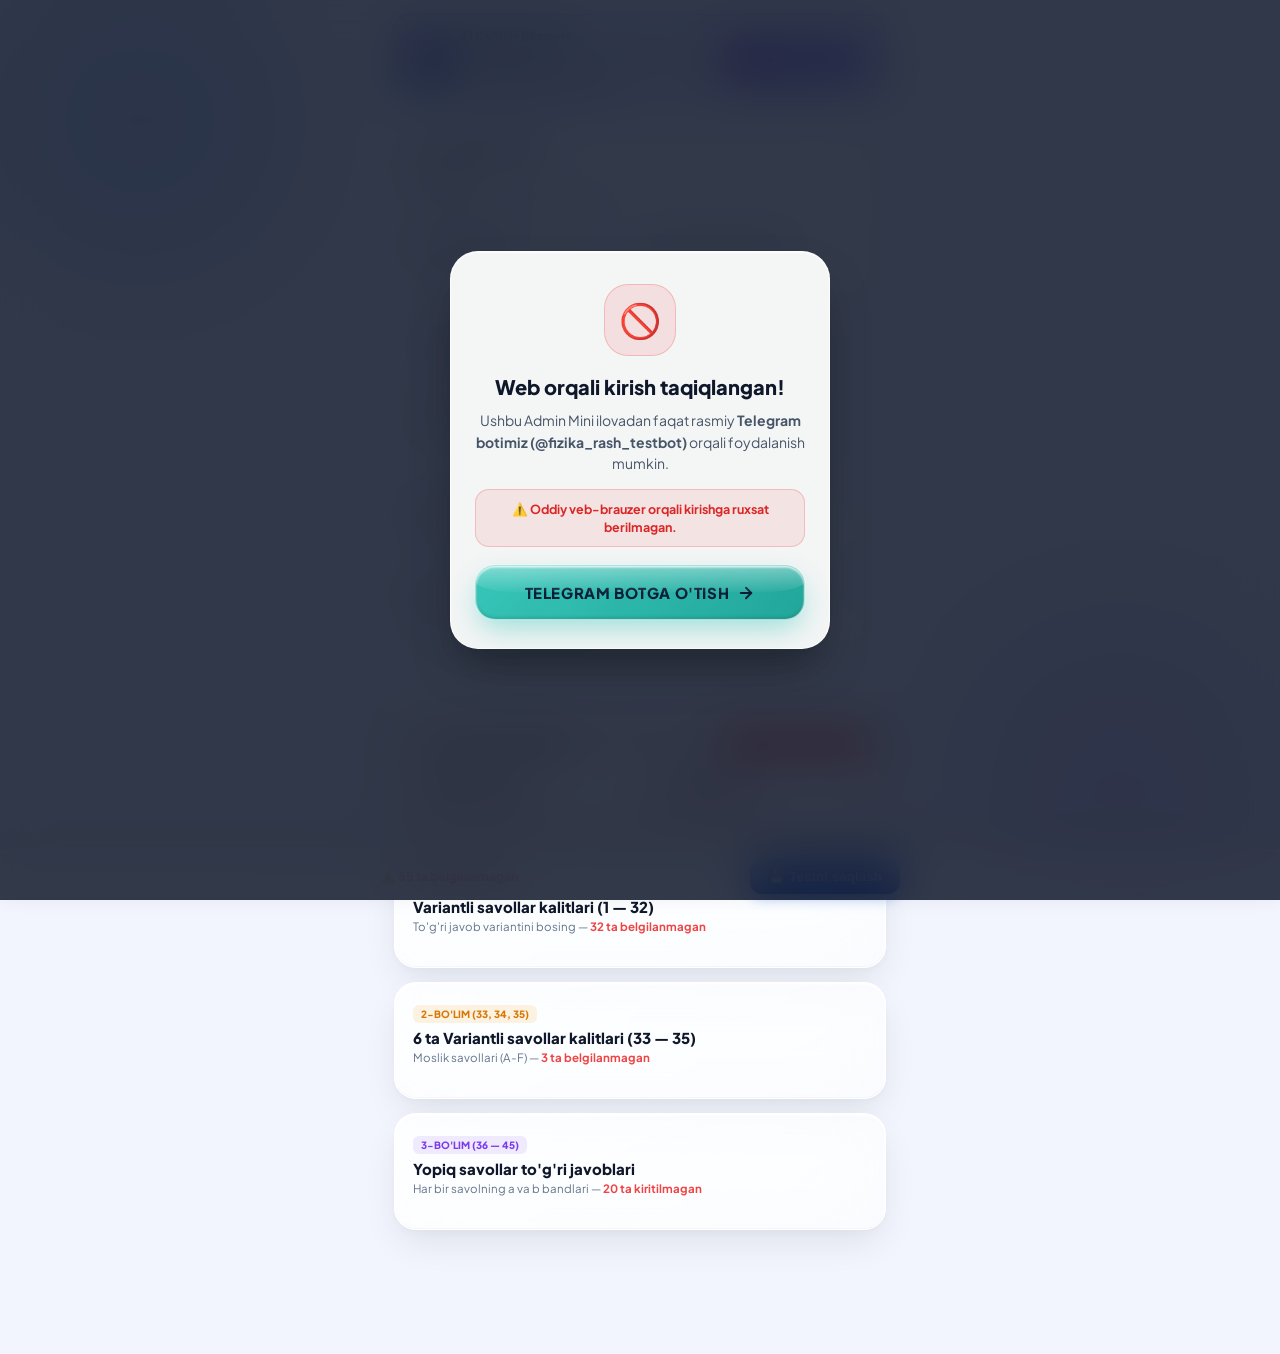
==== commit d97651fc: "feat(physics): add dedicated physics units keyboard, quick chips bar, and enhanced answer entry for " ====
--- a/admin.html
+++ b/admin.html
@@ -3,7 +3,7 @@
 <head>
   <meta charset="UTF-8">
   <meta name="viewport" content="width=device-width, initial-scale=1.0, maximum-scale=1.0, user-scalable=no, viewport-fit=cover">
-  <title>Admin — Shohruh Matematika Test Yaratish</title>
+  <title>Admin — Fizika Test Yaratish</title>
   <link rel="preconnect" href="https://fonts.googleapis.com">
   <link rel="preconnect" href="https://fonts.gstatic.com" crossorigin>
   <link href="https://fonts.googleapis.com/css2?family=Plus+Jakarta+Sans:wght@400;500;600;700;800;900&display=swap" rel="stylesheet">
@@ -130,12 +130,12 @@
       <div class="web-block-icon">🚫</div>
       <h2 class="web-block-title">Web orqali kirish taqiqlangan!</h2>
       <p class="web-block-desc">
-        Ushbu Admin Mini ilovadan faqat rasmiy <b>Telegram botimiz (@bm_rashtest_bot)</b> orqali foydalanish mumkin.
+        Ushbu Admin Mini ilovadan faqat rasmiy <b>Telegram botimiz (@fizika_rash_testbot)</b> orqali foydalanish mumkin.
       </p>
       <div class="web-block-warning">
         ⚠️ Oddiy veb-brauzer orqali kirishga ruxsat berilmagan.
       </div>
-      <a href="https://t.me/bm_rashtest_bot" class="btn-action-primary" style="margin-top: 18px; text-decoration: none; width:100%; justify-content:center; display:flex; align-items:center; gap:8px;">
+      <a href="https://t.me/fizika_rash_testbot" class="btn-action-primary" style="margin-top: 18px; text-decoration: none; width:100%; justify-content:center; display:flex; align-items:center; gap:8px;">
         <span>Telegram Botga o'tish</span>
         <svg width="18" height="18" viewBox="0 0 24 24" fill="none" stroke="currentColor" stroke-width="2.5" stroke-linecap="round" stroke-linejoin="round">
           <line x1="5" y1="12" x2="19" y2="12"></line>
@@ -149,13 +149,11 @@
   <div class="splash-screen" id="admin-splash">
     <!-- Markaziy nur/fon nurlanishi -->
     <div class="splash-glow"></div>
-    <!-- 1. Markaziy Logo va Qalpoqcha -->
+        <!-- 1. Markaziy Fizika Robot Logosi -->
     <div class="splash-logo-container">
-      <div class="splash-circle-badge">
-        <img src="/img/bm_emblem_fill.png?v=20260927_fill" alt="Logo" class="splash-emblem-img">
-      </div>
-      <!-- Logoga kiyiladigan 3D akademik qalpoqcha -->
-      <img src="/img/graduation_cap.svg" class="splash-grad-cap" alt="Cap">
+      <div class="splash-circle-badge fizika-glow-badge" style="background:#060a17;border:3px solid #00d2ff;box-shadow:0 0 35px rgba(0,210,255,0.7),0 0 15px rgba(0,114,255,0.4);border-radius:50%;overflow:hidden;width:140px;height:140px;display:flex;align-items:center;justify-content:center;">
+        <img src="/bm_logo.png?v=20261003_fizika_final" alt="Fizika Test Bot Logo" class="splash-emblem-img header-bm-logo" style="width:100%;height:100%;object-fit:cover;border-radius:50%;">
+      </div>
     </div>
     <!-- 2. Sakrab chiquvchi Harflar -->
     <div class="splash-brand-text">
@@ -167,16 +165,12 @@
       <span class="bounce-char" style="--d: 1.30s">U</span>
       <span class="bounce-char" style="--d: 1.37s">H</span>
       <span class="bounce-char space">&nbsp;</span>
-      <span class="bounce-char teal" style="--d: 1.48s">M</span>
-      <span class="bounce-char teal" style="--d: 1.55s">A</span>
-      <span class="bounce-char teal" style="--d: 1.62s">T</span>
-      <span class="bounce-char teal" style="--d: 1.69s">E</span>
-      <span class="bounce-char teal" style="--d: 1.76s">M</span>
-      <span class="bounce-char teal" style="--d: 1.83s">A</span>
-      <span class="bounce-char teal" style="--d: 1.90s">T</span>
-      <span class="bounce-char teal" style="--d: 1.97s">I</span>
-      <span class="bounce-char teal" style="--d: 2.04s">K</span>
-      <span class="bounce-char teal" style="--d: 2.11s">A</span>
+      <span class="bounce-char teal" style="--d: 1.48s">F</span>
+      <span class="bounce-char teal" style="--d: 1.57s">I</span>
+      <span class="bounce-char teal" style="--d: 1.66s">Z</span>
+      <span class="bounce-char teal" style="--d: 1.75s">I</span>
+      <span class="bounce-char teal" style="--d: 1.84s">K</span>
+      <span class="bounce-char teal" style="--d: 1.93s">A</span>
     </div>
     <!-- 3. Ostki Tagline/Izoh -->
     <div class="splash-subtitle">ADMIN BOSHQARUV TIZIMI</div>
@@ -225,7 +219,7 @@
         
         <div class="form-group">
           <label class="form-label">Test nomi:</label>
-          <input type="text" id="adm-test-title" class="form-input" placeholder="Masalan: Matematika Blok Test #1">
+          <input type="text" id="adm-test-title" class="form-input" placeholder="Masalan: Fizika Blok Test #1">
         </div>
 
         <div style="display: grid; grid-template-columns: 1fr 1fr; gap: 8px;">
@@ -271,7 +265,7 @@
           <input type="url" id="adm-test-youtube-url" class="form-input" placeholder="https://youtube.com/watch?v=... yoki https://youtu.be/...">
           <div style="font-size: 11px; color: var(--text-muted); margin-top: 4px;">Natijalar chiqqanida o'quvchilar ushbu havola orqali video tahlilni ko'rishlari mumkin.</div>
         </div>
-        <input type="hidden" id="adm-test-subject" value="Matematika">
+        <input type="hidden" id="adm-test-subject" value="Fizika">
       </div>
 
       <!-- JAVOBLAR HOLATI VA BELGILANMAGAN SAVOLLAR HISOBOBOTI -->
@@ -360,30 +354,45 @@
       <button type="button" class="kb-done-btn" onclick="MathKeyboard.close()">Tayyor ✓</button>
     </div>
 
-    <!-- 2. BO'LIMLAR TUGMALARI (Segmented Control Tabs: 4 ta teng ustun telefonga 100% sig'adi) -->
+    <!-- TEZKOR FIZIK BIRLIKLAR CHIPLARI -->
+    <div class="kb-quick-chips-bar" id="kb-quick-chips-bar">
+      <button type="button" class="kb-chip-btn accent" onclick="MathKeyboard.insertWithSpace('J')">J</button>
+      <button type="button" class="kb-chip-btn accent" onclick="MathKeyboard.insertWithSpace('m/s')">m/s</button>
+      <button type="button" class="kb-chip-btn accent" onclick="MathKeyboard.insertWithSpace('m/s²')">m/s²</button>
+      <button type="button" class="kb-chip-btn accent" onclick="MathKeyboard.insertWithSpace('s')">s</button>
+      <button type="button" class="kb-chip-btn" onclick="MathKeyboard.insertWithSpace('V')">V</button>
+      <button type="button" class="kb-chip-btn" onclick="MathKeyboard.insertWithSpace('N')">N</button>
+      <button type="button" class="kb-chip-btn" onclick="MathKeyboard.insertWithSpace('cm')">cm</button>
+      <button type="button" class="kb-chip-btn" onclick="MathKeyboard.insertWithSpace('mm')">mm</button>
+      <button type="button" class="kb-chip-btn" onclick="MathKeyboard.insertWithSpace('cm²')">cm²</button>
+      <button type="button" class="kb-chip-btn" onclick="MathKeyboard.insertWithSpace('nC')">nC</button>
+      <button type="button" class="kb-chip-btn" onclick="MathKeyboard.insertWithSpace('kV/m')">kV/m</button>
+      <button type="button" class="kb-chip-btn" onclick="MathKeyboard.insertWithSpace('nC/m²')">nC/m²</button>
+      <button type="button" class="kb-chip-btn" onclick="MathKeyboard.insertWithSpace('Pa')">Pa</button>
+      <button type="button" class="kb-chip-btn" onclick="MathKeyboard.insertWithSpace('W')">W</button>
+      <button type="button" class="kb-chip-btn" onclick="MathKeyboard.insertWithSpace('eV')">eV</button>
+      <button type="button" class="kb-chip-btn" onclick="MathKeyboard.insert('≈ ')">≈</button>
+      <button type="button" class="kb-chip-btn" onclick="MathKeyboard.insertWithSpace('ga kamaydi')">ga kamaydi</button>
+      <button type="button" class="kb-chip-btn" onclick="MathKeyboard.insertWithSpace('ga oshdi')">ga oshdi</button>
+      <button type="button" class="kb-chip-btn" onclick="MathKeyboard.insertWithSpace('hech qaysi nur')">hech qaysi nur</button>
+    </div>
+
+        <!-- 2. BO'LIMLAR TUGMALARI -->
     <div class="kb-tabs-bar">
       <button type="button" class="kb-tab-btn active" id="kb-tab-math" onclick="MathKeyboard.switchTab('math')">123</button>
+      <button type="button" class="kb-tab-btn" id="kb-tab-fizika" onclick="MathKeyboard.switchTab('fizika')">⚡️ Birliklar</button>
+      <button type="button" class="kb-tab-btn" id="kb-tab-vars" onclick="MathKeyboard.switchTab('vars')">abc</button>
       <button type="button" class="kb-tab-btn" id="kb-tab-power" onclick="MathKeyboard.switchTab('power')">√ / xⁿ</button>
-      <button type="button" class="kb-tab-btn" id="kb-tab-func" onclick="MathKeyboard.switchTab('func')">f(x)</button>
-      <button type="button" class="kb-tab-btn" id="kb-tab-vars" onclick="MathKeyboard.switchTab('vars')">abc</button>
     </div>
 
     <!-- 3. TUGMALAR TANASI -->
-    <!-- TAB 1: Asosiy Raqam va Kalkulyator (iPhone kalkulyatori uslubida 5-6 ustunli tekis grid) -->
+        <!-- TAB 1: Asosiy Raqamlar va Fizik Amallar -->
     <div class="kb-body" id="keyboard-body-math">
       <div class="kb-row">
-        <button type="button" class="kb-key kb-func" onclick="MathKeyboard.insert('√')">√</button>
-        <button type="button" class="kb-key kb-power" onclick="MathKeyboard.insertPower('²')">x²</button>
-        <button type="button" class="kb-key kb-power" onclick="MathKeyboard.insertPower('³')">x³</button>
-        <button type="button" class="kb-key kb-func" onclick="MathKeyboard.insertPiPower(2)">π²</button>
-        <button type="button" class="kb-key kb-func" onclick="MathKeyboard.insertPiPower(3)">π³</button>
-        <button type="button" class="kb-key kb-op" onclick="MathKeyboard.insert('/')">/</button>
-      </div>
-      <div class="kb-row">
-        <button type="button" class="kb-key kb-func" onclick="MathKeyboard.insert('(')">(</button>
-        <button type="button" class="kb-key kb-func" onclick="MathKeyboard.insert(')')">)</button>
-        <button type="button" class="kb-key kb-power" onclick="MathKeyboard.insertCustomPower()">^</button>
-        <button type="button" class="kb-key kb-func" onclick="MathKeyboard.insert('|')">|x|</button>
+        <button type="button" class="kb-key kb-func" onclick="MathKeyboard.insertWithSpace('J')" style="color:#0284c7;font-weight:800;">J</button>
+        <button type="button" class="kb-key kb-func" onclick="MathKeyboard.insertWithSpace('m/s')" style="color:#0284c7;font-weight:800;">m/s</button>
+        <button type="button" class="kb-key kb-func" onclick="MathKeyboard.insertWithSpace('m/s²')" style="color:#0284c7;font-weight:800;">m/s²</button>
+        <button type="button" class="kb-key kb-func" onclick="MathKeyboard.insertWithSpace('s')" style="color:#0284c7;font-weight:800;">s</button>
         <button type="button" class="kb-key kb-action" onclick="MathKeyboard.clear()">C</button>
         <button type="button" class="kb-key kb-backspace" onclick="MathKeyboard.backspace()">⌫</button>
       </div>
@@ -391,27 +400,26 @@
         <button type="button" class="kb-key kb-num" onclick="MathKeyboard.insert('7')">7</button>
         <button type="button" class="kb-key kb-num" onclick="MathKeyboard.insert('8')">8</button>
         <button type="button" class="kb-key kb-num" onclick="MathKeyboard.insert('9')">9</button>
-        <button type="button" class="kb-key kb-op" onclick="MathKeyboard.insert('*')">×</button>
-        <button type="button" class="kb-key kb-op" onclick="MathKeyboard.insert('-')">−</button>
+        <button type="button" class="kb-key kb-op" onclick="MathKeyboard.insert('-')" style="font-size:20px;font-weight:800;color:#ef4444;">−</button>
+        <button type="button" class="kb-key kb-func" onclick="MathKeyboard.insert('≈ ')" style="font-weight:800;color:#8b5cf6;">≈</button>
       </div>
       <div class="kb-row">
         <button type="button" class="kb-key kb-num" onclick="MathKeyboard.insert('4')">4</button>
         <button type="button" class="kb-key kb-num" onclick="MathKeyboard.insert('5')">5</button>
         <button type="button" class="kb-key kb-num" onclick="MathKeyboard.insert('6')">6</button>
-        <button type="button" class="kb-key kb-op" onclick="MathKeyboard.insert('+')">+</button>
-        <button type="button" class="kb-key kb-op" onclick="MathKeyboard.insert('=')">=</button>
+        <button type="button" class="kb-key kb-op" onclick="MathKeyboard.insert('+')" style="font-size:18px;">+</button>
+        <button type="button" class="kb-key kb-op" onclick="MathKeyboard.insert('/')">/</button>
       </div>
       <div class="kb-row">
         <button type="button" class="kb-key kb-num" onclick="MathKeyboard.insert('1')">1</button>
         <button type="button" class="kb-key kb-num" onclick="MathKeyboard.insert('2')">2</button>
         <button type="button" class="kb-key kb-num" onclick="MathKeyboard.insert('3')">3</button>
+        <button type="button" class="kb-key kb-num" onclick="MathKeyboard.insert(',')" style="font-size:18px;font-weight:800;">,</button>
         <button type="button" class="kb-key kb-num" onclick="MathKeyboard.insert('.')">.</button>
-        <button type="button" class="kb-key kb-func" onclick="MathKeyboard.insert('π')">π</button>
       </div>
       <div class="kb-row">
         <button type="button" class="kb-key kb-num" onclick="MathKeyboard.insert('0')">0</button>
-        <button type="button" class="kb-key kb-func" onclick="MathKeyboard.insert('±')">±</button>
-        <button type="button" class="kb-key kb-func" onclick="MathKeyboard.insert(';')">;</button>
+        <button type="button" class="kb-key kb-space" onclick="MathKeyboard.insert(' ')" style="flex:2;">probel ␣</button>
         <button type="button" class="kb-key kb-nav" onclick="MathKeyboard.prevField()">◀ Oldingi</button>
         <button type="button" class="kb-key kb-nav kb-nav-next" onclick="MathKeyboard.nextField()">Keyingi ▶</button>
       </div>
@@ -502,6 +510,64 @@
       </div>
     </div>
 
+        <!-- TAB: Fizika Birliklari va Iboralari -->
+    <div class="kb-body" id="keyboard-body-fizika" style="display: none;">
+      <div class="kb-row">
+        <button type="button" class="kb-key kb-func" onclick="MathKeyboard.insertWithSpace('J')">J</button>
+        <button type="button" class="kb-key kb-func" onclick="MathKeyboard.insertWithSpace('kJ')">kJ</button>
+        <button type="button" class="kb-key kb-func" onclick="MathKeyboard.insertWithSpace('mJ')">mJ</button>
+        <button type="button" class="kb-key kb-func" onclick="MathKeyboard.insertWithSpace('nJ')">nJ</button>
+        <button type="button" class="kb-key kb-func" onclick="MathKeyboard.insertWithSpace('eV')">eV</button>
+        <button type="button" class="kb-key kb-backspace" onclick="MathKeyboard.backspace()">⌫</button>
+      </div>
+      <div class="kb-row">
+        <button type="button" class="kb-key kb-func" onclick="MathKeyboard.insertWithSpace('m/s')">m/s</button>
+        <button type="button" class="kb-key kb-func" onclick="MathKeyboard.insertWithSpace('m/s²')">m/s²</button>
+        <button type="button" class="kb-key kb-func" onclick="MathKeyboard.insertWithSpace('km/h')">km/h</button>
+        <button type="button" class="kb-key kb-func" onclick="MathKeyboard.insertWithSpace('s')">s</button>
+        <button type="button" class="kb-key kb-func" onclick="MathKeyboard.insertWithSpace('min')">min</button>
+        <button type="button" class="kb-key kb-func" onclick="MathKeyboard.insertWithSpace('h')">h</button>
+      </div>
+      <div class="kb-row">
+        <button type="button" class="kb-key kb-func" onclick="MathKeyboard.insertWithSpace('m')">m</button>
+        <button type="button" class="kb-key kb-func" onclick="MathKeyboard.insertWithSpace('cm')">cm</button>
+        <button type="button" class="kb-key kb-func" onclick="MathKeyboard.insertWithSpace('mm')">mm</button>
+        <button type="button" class="kb-key kb-func" onclick="MathKeyboard.insertWithSpace('km')">km</button>
+        <button type="button" class="kb-key kb-func" onclick="MathKeyboard.insertWithSpace('cm²')">cm²</button>
+        <button type="button" class="kb-key kb-func" onclick="MathKeyboard.insertWithSpace('m²')">m²</button>
+      </div>
+      <div class="kb-row">
+        <button type="button" class="kb-key kb-func" onclick="MathKeyboard.insertWithSpace('V')">V</button>
+        <button type="button" class="kb-key kb-func" onclick="MathKeyboard.insertWithSpace('kV')">kV</button>
+        <button type="button" class="kb-key kb-func" onclick="MathKeyboard.insertWithSpace('kV/m')">kV/m</button>
+        <button type="button" class="kb-key kb-func" onclick="MathKeyboard.insertWithSpace('A')">A</button>
+        <button type="button" class="kb-key kb-func" onclick="MathKeyboard.insertWithSpace('mA')">mA</button>
+        <button type="button" class="kb-key kb-func" onclick="MathKeyboard.insertWithSpace('C')">C</button>
+      </div>
+      <div class="kb-row">
+        <button type="button" class="kb-key kb-func" onclick="MathKeyboard.insertWithSpace('nC')">nC</button>
+        <button type="button" class="kb-key kb-func" onclick="MathKeyboard.insertWithSpace('μC')">μC</button>
+        <button type="button" class="kb-key kb-func" onclick="MathKeyboard.insertWithSpace('nC/m²')">nC/m²</button>
+        <button type="button" class="kb-key kb-func" onclick="MathKeyboard.insertWithSpace('Ω')">Ω</button>
+        <button type="button" class="kb-key kb-func" onclick="MathKeyboard.insertWithSpace('N')">N</button>
+        <button type="button" class="kb-key kb-func" onclick="MathKeyboard.insertWithSpace('Pa')">Pa</button>
+      </div>
+      <div class="kb-row">
+        <button type="button" class="kb-key kb-func" onclick="MathKeyboard.insertWithSpace('W')">W</button>
+        <button type="button" class="kb-key kb-func" onclick="MathKeyboard.insertWithSpace('kW')">kW</button>
+        <button type="button" class="kb-key kb-func" onclick="MathKeyboard.insertWithSpace('Hz')">Hz</button>
+        <button type="button" class="kb-key kb-func" onclick="MathKeyboard.insertWithSpace('ga kamaydi')" style="font-size:11px;">ga kamaydi</button>
+        <button type="button" class="kb-key kb-func" onclick="MathKeyboard.insertWithSpace('ga oshdi')" style="font-size:11px;">ga oshdi</button>
+      </div>
+      <div class="kb-row">
+        <button type="button" class="kb-key kb-func" onclick="MathKeyboard.insertWithSpace('hech qaysi nur')" style="font-size:11px;flex:1.5;">hech qaysi nur</button>
+        <button type="button" class="kb-key kb-func" onclick="MathKeyboard.insertWithSpace('2-nur')">2-nur</button>
+        <button type="button" class="kb-key kb-action" onclick="MathKeyboard.clear()">C</button>
+        <button type="button" class="kb-key kb-nav" onclick="MathKeyboard.prevField()">◀ Oldingi</button>
+        <button type="button" class="kb-key kb-nav kb-nav-next" onclick="MathKeyboard.nextField()">Keyingi ▶</button>
+      </div>
+    </div>
+
     <!-- TAB 4: Harflar -->
     <div class="kb-body" id="keyboard-body-vars" style="display: none;">
       <div class="kb-row">
@@ -542,8 +608,8 @@
   </div>
 
   <script src="/logo_data.js?v=20260926_shohruh3"></script>
-  <script src="/math_keyboard.js?v=20260926"></script>
-  <script src="/admin_app.js?v=20260926_shohruh3"></script>
+  <script src="/math_keyboard.js?v=20261003_physics_units"></script>
+  <script src="/admin_app.js?v=20261003_physics_units"></script>
   <script>
     (function() {
       var splash = document.getElementById('admin-splash') || document.getElementById('splashScreen');
--- a/test_style.css
+++ b/test_style.css
@@ -2156,3 +2156,58 @@
 }
 
 
+
+/* ── FIZIKA TEZKOR BIRLIKLAR VA CHIPLAR ── */
+.kb-quick-chips-bar {
+  display: flex;
+  align-items: center;
+  gap: 6px;
+  overflow-x: auto;
+  padding: 6px 10px;
+  background: #F1F5F9;
+  border-bottom: 1px solid #E2E8F0;
+  -webkit-overflow-scrolling: touch;
+  scrollbar-width: none;
+}
+.kb-quick-chips-bar::-webkit-scrollbar {
+  display: none;
+}
+body.dark-mode .kb-quick-chips-bar {
+  background: #1E293B;
+  border-bottom-color: #334155;
+}
+.kb-chip-btn {
+  flex-shrink: 0;
+  padding: 5px 11px;
+  border-radius: 8px;
+  border: 1px solid rgba(14, 165, 233, 0.35);
+  background: #FFFFFF;
+  color: #0284c7;
+  font-size: 13px;
+  font-weight: 700;
+  cursor: pointer;
+  white-space: nowrap;
+  transition: all 0.15s ease;
+  user-select: none;
+  -webkit-tap-highlight-color: transparent;
+  box-shadow: 0 1px 3px rgba(0,0,0,0.05);
+}
+body.dark-mode .kb-chip-btn {
+  background: #0F172A;
+  color: #38bdf8;
+  border-color: rgba(56, 189, 248, 0.35);
+}
+.kb-chip-btn:active {
+  transform: scale(0.93);
+  background: #0284c7;
+  color: #FFFFFF;
+}
+.kb-chip-btn.accent {
+  background: rgba(14, 165, 233, 0.12);
+  border-color: #0284c7;
+  color: #0284c7;
+}
+body.dark-mode .kb-chip-btn.accent {
+  background: rgba(56, 189, 248, 0.18);
+  color: #38bdf8;
+}
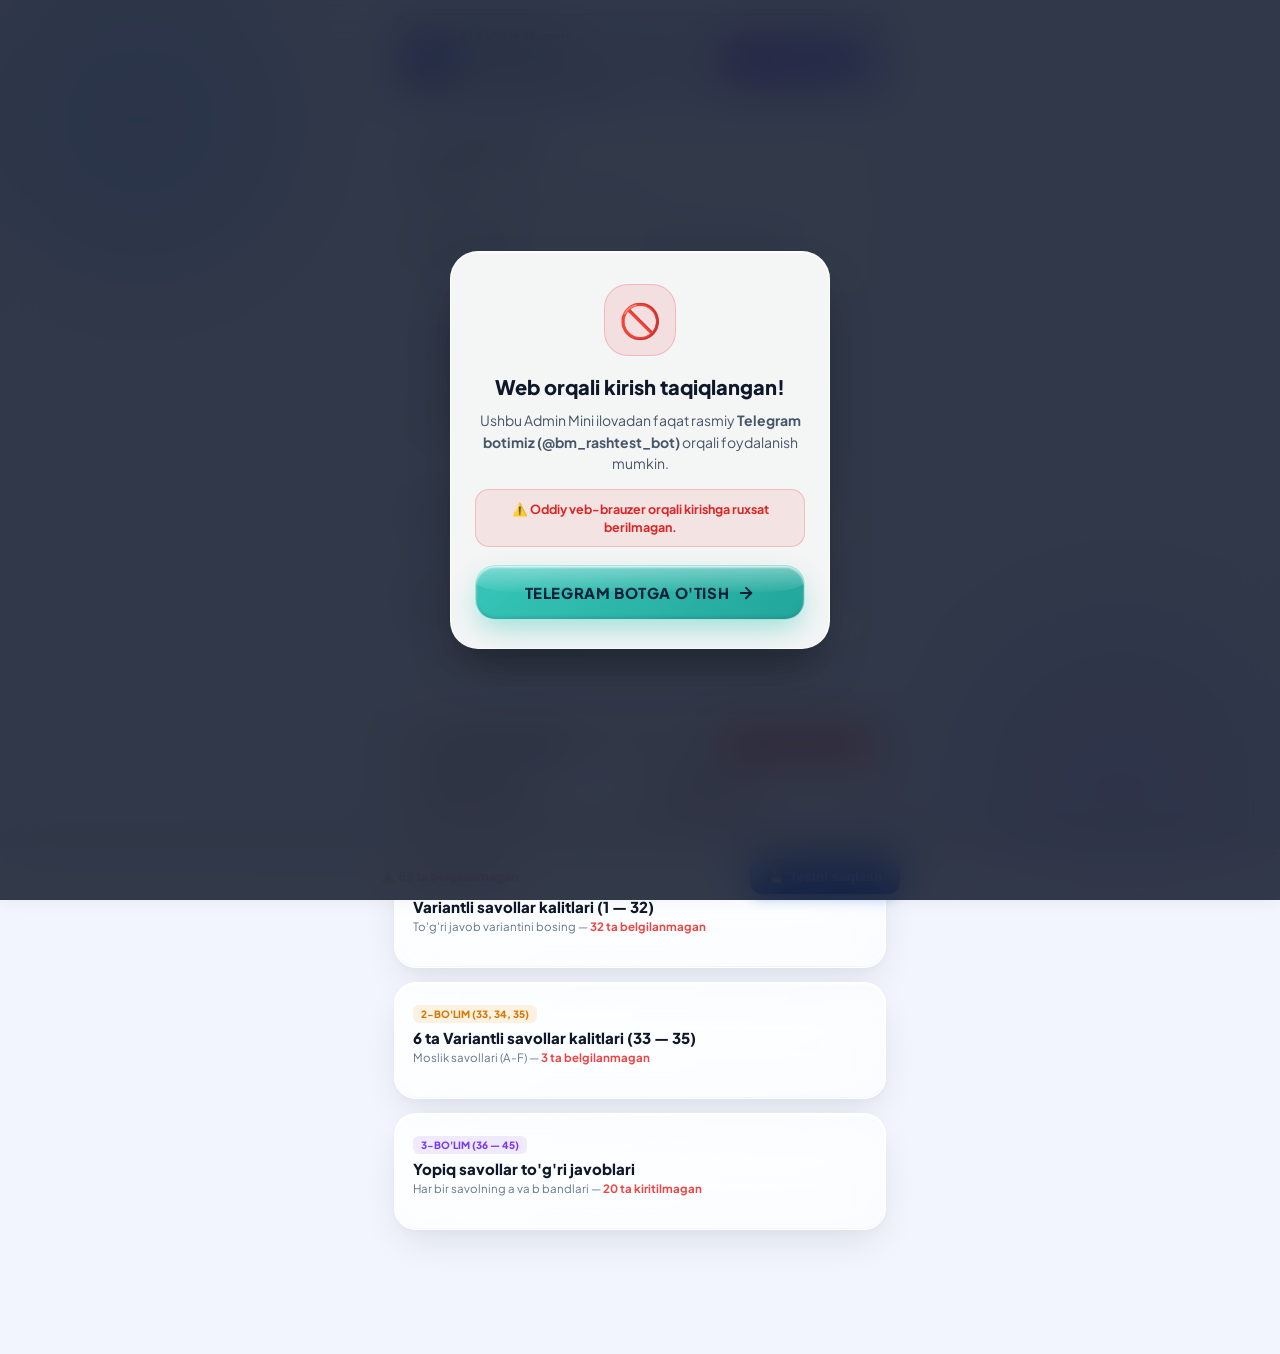
==== commit 4c2e6798: "revert(physics): remove physics remnants and restore pure mathematics configuration in mini apps" ====
--- a/admin.html
+++ b/admin.html
@@ -3,7 +3,7 @@
 <head>
   <meta charset="UTF-8">
   <meta name="viewport" content="width=device-width, initial-scale=1.0, maximum-scale=1.0, user-scalable=no, viewport-fit=cover">
-  <title>Admin — Fizika Test Yaratish</title>
+  <title>Admin — Shohruh Matematika Test Yaratish</title>
   <link rel="preconnect" href="https://fonts.googleapis.com">
   <link rel="preconnect" href="https://fonts.gstatic.com" crossorigin>
   <link href="https://fonts.googleapis.com/css2?family=Plus+Jakarta+Sans:wght@400;500;600;700;800;900&display=swap" rel="stylesheet">
@@ -130,12 +130,12 @@
       <div class="web-block-icon">🚫</div>
       <h2 class="web-block-title">Web orqali kirish taqiqlangan!</h2>
       <p class="web-block-desc">
-        Ushbu Admin Mini ilovadan faqat rasmiy <b>Telegram botimiz (@fizika_rash_testbot)</b> orqali foydalanish mumkin.
+        Ushbu Admin Mini ilovadan faqat rasmiy <b>Telegram botimiz (@bm_rashtest_bot)</b> orqali foydalanish mumkin.
       </p>
       <div class="web-block-warning">
         ⚠️ Oddiy veb-brauzer orqali kirishga ruxsat berilmagan.
       </div>
-      <a href="https://t.me/fizika_rash_testbot" class="btn-action-primary" style="margin-top: 18px; text-decoration: none; width:100%; justify-content:center; display:flex; align-items:center; gap:8px;">
+      <a href="https://t.me/bm_rashtest_bot" class="btn-action-primary" style="margin-top: 18px; text-decoration: none; width:100%; justify-content:center; display:flex; align-items:center; gap:8px;">
         <span>Telegram Botga o'tish</span>
         <svg width="18" height="18" viewBox="0 0 24 24" fill="none" stroke="currentColor" stroke-width="2.5" stroke-linecap="round" stroke-linejoin="round">
           <line x1="5" y1="12" x2="19" y2="12"></line>
@@ -149,11 +149,13 @@
   <div class="splash-screen" id="admin-splash">
     <!-- Markaziy nur/fon nurlanishi -->
     <div class="splash-glow"></div>
-        <!-- 1. Markaziy Fizika Robot Logosi -->
+    <!-- 1. Markaziy Logo va Qalpoqcha -->
     <div class="splash-logo-container">
-      <div class="splash-circle-badge fizika-glow-badge" style="background:#060a17;border:3px solid #00d2ff;box-shadow:0 0 35px rgba(0,210,255,0.7),0 0 15px rgba(0,114,255,0.4);border-radius:50%;overflow:hidden;width:140px;height:140px;display:flex;align-items:center;justify-content:center;">
-        <img src="/bm_logo.png?v=20261003_fizika_final" alt="Fizika Test Bot Logo" class="splash-emblem-img header-bm-logo" style="width:100%;height:100%;object-fit:cover;border-radius:50%;">
-      </div>
+      <div class="splash-circle-badge">
+        <img src="/img/bm_emblem_fill.png?v=20260927_fill" alt="Logo" class="splash-emblem-img">
+      </div>
+      <!-- Logoga kiyiladigan 3D akademik qalpoqcha -->
+      <img src="/img/graduation_cap.svg" class="splash-grad-cap" alt="Cap">
     </div>
     <!-- 2. Sakrab chiquvchi Harflar -->
     <div class="splash-brand-text">
@@ -165,12 +167,16 @@
       <span class="bounce-char" style="--d: 1.30s">U</span>
       <span class="bounce-char" style="--d: 1.37s">H</span>
       <span class="bounce-char space">&nbsp;</span>
-      <span class="bounce-char teal" style="--d: 1.48s">F</span>
-      <span class="bounce-char teal" style="--d: 1.57s">I</span>
-      <span class="bounce-char teal" style="--d: 1.66s">Z</span>
-      <span class="bounce-char teal" style="--d: 1.75s">I</span>
-      <span class="bounce-char teal" style="--d: 1.84s">K</span>
-      <span class="bounce-char teal" style="--d: 1.93s">A</span>
+      <span class="bounce-char teal" style="--d: 1.48s">M</span>
+      <span class="bounce-char teal" style="--d: 1.55s">A</span>
+      <span class="bounce-char teal" style="--d: 1.62s">T</span>
+      <span class="bounce-char teal" style="--d: 1.69s">E</span>
+      <span class="bounce-char teal" style="--d: 1.76s">M</span>
+      <span class="bounce-char teal" style="--d: 1.83s">A</span>
+      <span class="bounce-char teal" style="--d: 1.90s">T</span>
+      <span class="bounce-char teal" style="--d: 1.97s">I</span>
+      <span class="bounce-char teal" style="--d: 2.04s">K</span>
+      <span class="bounce-char teal" style="--d: 2.11s">A</span>
     </div>
     <!-- 3. Ostki Tagline/Izoh -->
     <div class="splash-subtitle">ADMIN BOSHQARUV TIZIMI</div>
@@ -219,7 +225,7 @@
         
         <div class="form-group">
           <label class="form-label">Test nomi:</label>
-          <input type="text" id="adm-test-title" class="form-input" placeholder="Masalan: Fizika Blok Test #1">
+          <input type="text" id="adm-test-title" class="form-input" placeholder="Masalan: Matematika Blok Test #1">
         </div>
 
         <div style="display: grid; grid-template-columns: 1fr 1fr; gap: 8px;">
@@ -265,7 +271,7 @@
           <input type="url" id="adm-test-youtube-url" class="form-input" placeholder="https://youtube.com/watch?v=... yoki https://youtu.be/...">
           <div style="font-size: 11px; color: var(--text-muted); margin-top: 4px;">Natijalar chiqqanida o'quvchilar ushbu havola orqali video tahlilni ko'rishlari mumkin.</div>
         </div>
-        <input type="hidden" id="adm-test-subject" value="Fizika">
+        <input type="hidden" id="adm-test-subject" value="Matematika">
       </div>
 
       <!-- JAVOBLAR HOLATI VA BELGILANMAGAN SAVOLLAR HISOBOBOTI -->
@@ -354,45 +360,30 @@
       <button type="button" class="kb-done-btn" onclick="MathKeyboard.close()">Tayyor ✓</button>
     </div>
 
-    <!-- TEZKOR FIZIK BIRLIKLAR CHIPLARI -->
-    <div class="kb-quick-chips-bar" id="kb-quick-chips-bar">
-      <button type="button" class="kb-chip-btn accent" onclick="MathKeyboard.insertWithSpace('J')">J</button>
-      <button type="button" class="kb-chip-btn accent" onclick="MathKeyboard.insertWithSpace('m/s')">m/s</button>
-      <button type="button" class="kb-chip-btn accent" onclick="MathKeyboard.insertWithSpace('m/s²')">m/s²</button>
-      <button type="button" class="kb-chip-btn accent" onclick="MathKeyboard.insertWithSpace('s')">s</button>
-      <button type="button" class="kb-chip-btn" onclick="MathKeyboard.insertWithSpace('V')">V</button>
-      <button type="button" class="kb-chip-btn" onclick="MathKeyboard.insertWithSpace('N')">N</button>
-      <button type="button" class="kb-chip-btn" onclick="MathKeyboard.insertWithSpace('cm')">cm</button>
-      <button type="button" class="kb-chip-btn" onclick="MathKeyboard.insertWithSpace('mm')">mm</button>
-      <button type="button" class="kb-chip-btn" onclick="MathKeyboard.insertWithSpace('cm²')">cm²</button>
-      <button type="button" class="kb-chip-btn" onclick="MathKeyboard.insertWithSpace('nC')">nC</button>
-      <button type="button" class="kb-chip-btn" onclick="MathKeyboard.insertWithSpace('kV/m')">kV/m</button>
-      <button type="button" class="kb-chip-btn" onclick="MathKeyboard.insertWithSpace('nC/m²')">nC/m²</button>
-      <button type="button" class="kb-chip-btn" onclick="MathKeyboard.insertWithSpace('Pa')">Pa</button>
-      <button type="button" class="kb-chip-btn" onclick="MathKeyboard.insertWithSpace('W')">W</button>
-      <button type="button" class="kb-chip-btn" onclick="MathKeyboard.insertWithSpace('eV')">eV</button>
-      <button type="button" class="kb-chip-btn" onclick="MathKeyboard.insert('≈ ')">≈</button>
-      <button type="button" class="kb-chip-btn" onclick="MathKeyboard.insertWithSpace('ga kamaydi')">ga kamaydi</button>
-      <button type="button" class="kb-chip-btn" onclick="MathKeyboard.insertWithSpace('ga oshdi')">ga oshdi</button>
-      <button type="button" class="kb-chip-btn" onclick="MathKeyboard.insertWithSpace('hech qaysi nur')">hech qaysi nur</button>
-    </div>
-
-        <!-- 2. BO'LIMLAR TUGMALARI -->
+    <!-- 2. BO'LIMLAR TUGMALARI (Segmented Control Tabs: 4 ta teng ustun telefonga 100% sig'adi) -->
     <div class="kb-tabs-bar">
       <button type="button" class="kb-tab-btn active" id="kb-tab-math" onclick="MathKeyboard.switchTab('math')">123</button>
-      <button type="button" class="kb-tab-btn" id="kb-tab-fizika" onclick="MathKeyboard.switchTab('fizika')">⚡️ Birliklar</button>
+      <button type="button" class="kb-tab-btn" id="kb-tab-power" onclick="MathKeyboard.switchTab('power')">√ / xⁿ</button>
+      <button type="button" class="kb-tab-btn" id="kb-tab-func" onclick="MathKeyboard.switchTab('func')">f(x)</button>
       <button type="button" class="kb-tab-btn" id="kb-tab-vars" onclick="MathKeyboard.switchTab('vars')">abc</button>
-      <button type="button" class="kb-tab-btn" id="kb-tab-power" onclick="MathKeyboard.switchTab('power')">√ / xⁿ</button>
     </div>
 
     <!-- 3. TUGMALAR TANASI -->
-        <!-- TAB 1: Asosiy Raqamlar va Fizik Amallar -->
+    <!-- TAB 1: Asosiy Raqam va Kalkulyator (iPhone kalkulyatori uslubida 5-6 ustunli tekis grid) -->
     <div class="kb-body" id="keyboard-body-math">
       <div class="kb-row">
-        <button type="button" class="kb-key kb-func" onclick="MathKeyboard.insertWithSpace('J')" style="color:#0284c7;font-weight:800;">J</button>
-        <button type="button" class="kb-key kb-func" onclick="MathKeyboard.insertWithSpace('m/s')" style="color:#0284c7;font-weight:800;">m/s</button>
-        <button type="button" class="kb-key kb-func" onclick="MathKeyboard.insertWithSpace('m/s²')" style="color:#0284c7;font-weight:800;">m/s²</button>
-        <button type="button" class="kb-key kb-func" onclick="MathKeyboard.insertWithSpace('s')" style="color:#0284c7;font-weight:800;">s</button>
+        <button type="button" class="kb-key kb-func" onclick="MathKeyboard.insert('√')">√</button>
+        <button type="button" class="kb-key kb-power" onclick="MathKeyboard.insertPower('²')">x²</button>
+        <button type="button" class="kb-key kb-power" onclick="MathKeyboard.insertPower('³')">x³</button>
+        <button type="button" class="kb-key kb-func" onclick="MathKeyboard.insertPiPower(2)">π²</button>
+        <button type="button" class="kb-key kb-func" onclick="MathKeyboard.insertPiPower(3)">π³</button>
+        <button type="button" class="kb-key kb-op" onclick="MathKeyboard.insert('/')">/</button>
+      </div>
+      <div class="kb-row">
+        <button type="button" class="kb-key kb-func" onclick="MathKeyboard.insert('(')">(</button>
+        <button type="button" class="kb-key kb-func" onclick="MathKeyboard.insert(')')">)</button>
+        <button type="button" class="kb-key kb-power" onclick="MathKeyboard.insertCustomPower()">^</button>
+        <button type="button" class="kb-key kb-func" onclick="MathKeyboard.insert('|')">|x|</button>
         <button type="button" class="kb-key kb-action" onclick="MathKeyboard.clear()">C</button>
         <button type="button" class="kb-key kb-backspace" onclick="MathKeyboard.backspace()">⌫</button>
       </div>
@@ -400,26 +391,27 @@
         <button type="button" class="kb-key kb-num" onclick="MathKeyboard.insert('7')">7</button>
         <button type="button" class="kb-key kb-num" onclick="MathKeyboard.insert('8')">8</button>
         <button type="button" class="kb-key kb-num" onclick="MathKeyboard.insert('9')">9</button>
-        <button type="button" class="kb-key kb-op" onclick="MathKeyboard.insert('-')" style="font-size:20px;font-weight:800;color:#ef4444;">−</button>
-        <button type="button" class="kb-key kb-func" onclick="MathKeyboard.insert('≈ ')" style="font-weight:800;color:#8b5cf6;">≈</button>
+        <button type="button" class="kb-key kb-op" onclick="MathKeyboard.insert('*')">×</button>
+        <button type="button" class="kb-key kb-op" onclick="MathKeyboard.insert('-')">−</button>
       </div>
       <div class="kb-row">
         <button type="button" class="kb-key kb-num" onclick="MathKeyboard.insert('4')">4</button>
         <button type="button" class="kb-key kb-num" onclick="MathKeyboard.insert('5')">5</button>
         <button type="button" class="kb-key kb-num" onclick="MathKeyboard.insert('6')">6</button>
-        <button type="button" class="kb-key kb-op" onclick="MathKeyboard.insert('+')" style="font-size:18px;">+</button>
-        <button type="button" class="kb-key kb-op" onclick="MathKeyboard.insert('/')">/</button>
+        <button type="button" class="kb-key kb-op" onclick="MathKeyboard.insert('+')">+</button>
+        <button type="button" class="kb-key kb-op" onclick="MathKeyboard.insert('=')">=</button>
       </div>
       <div class="kb-row">
         <button type="button" class="kb-key kb-num" onclick="MathKeyboard.insert('1')">1</button>
         <button type="button" class="kb-key kb-num" onclick="MathKeyboard.insert('2')">2</button>
         <button type="button" class="kb-key kb-num" onclick="MathKeyboard.insert('3')">3</button>
-        <button type="button" class="kb-key kb-num" onclick="MathKeyboard.insert(',')" style="font-size:18px;font-weight:800;">,</button>
         <button type="button" class="kb-key kb-num" onclick="MathKeyboard.insert('.')">.</button>
+        <button type="button" class="kb-key kb-func" onclick="MathKeyboard.insert('π')">π</button>
       </div>
       <div class="kb-row">
         <button type="button" class="kb-key kb-num" onclick="MathKeyboard.insert('0')">0</button>
-        <button type="button" class="kb-key kb-space" onclick="MathKeyboard.insert(' ')" style="flex:2;">probel ␣</button>
+        <button type="button" class="kb-key kb-func" onclick="MathKeyboard.insert('±')">±</button>
+        <button type="button" class="kb-key kb-func" onclick="MathKeyboard.insert(';')">;</button>
         <button type="button" class="kb-key kb-nav" onclick="MathKeyboard.prevField()">◀ Oldingi</button>
         <button type="button" class="kb-key kb-nav kb-nav-next" onclick="MathKeyboard.nextField()">Keyingi ▶</button>
       </div>
@@ -510,64 +502,6 @@
       </div>
     </div>
 
-        <!-- TAB: Fizika Birliklari va Iboralari -->
-    <div class="kb-body" id="keyboard-body-fizika" style="display: none;">
-      <div class="kb-row">
-        <button type="button" class="kb-key kb-func" onclick="MathKeyboard.insertWithSpace('J')">J</button>
-        <button type="button" class="kb-key kb-func" onclick="MathKeyboard.insertWithSpace('kJ')">kJ</button>
-        <button type="button" class="kb-key kb-func" onclick="MathKeyboard.insertWithSpace('mJ')">mJ</button>
-        <button type="button" class="kb-key kb-func" onclick="MathKeyboard.insertWithSpace('nJ')">nJ</button>
-        <button type="button" class="kb-key kb-func" onclick="MathKeyboard.insertWithSpace('eV')">eV</button>
-        <button type="button" class="kb-key kb-backspace" onclick="MathKeyboard.backspace()">⌫</button>
-      </div>
-      <div class="kb-row">
-        <button type="button" class="kb-key kb-func" onclick="MathKeyboard.insertWithSpace('m/s')">m/s</button>
-        <button type="button" class="kb-key kb-func" onclick="MathKeyboard.insertWithSpace('m/s²')">m/s²</button>
-        <button type="button" class="kb-key kb-func" onclick="MathKeyboard.insertWithSpace('km/h')">km/h</button>
-        <button type="button" class="kb-key kb-func" onclick="MathKeyboard.insertWithSpace('s')">s</button>
-        <button type="button" class="kb-key kb-func" onclick="MathKeyboard.insertWithSpace('min')">min</button>
-        <button type="button" class="kb-key kb-func" onclick="MathKeyboard.insertWithSpace('h')">h</button>
-      </div>
-      <div class="kb-row">
-        <button type="button" class="kb-key kb-func" onclick="MathKeyboard.insertWithSpace('m')">m</button>
-        <button type="button" class="kb-key kb-func" onclick="MathKeyboard.insertWithSpace('cm')">cm</button>
-        <button type="button" class="kb-key kb-func" onclick="MathKeyboard.insertWithSpace('mm')">mm</button>
-        <button type="button" class="kb-key kb-func" onclick="MathKeyboard.insertWithSpace('km')">km</button>
-        <button type="button" class="kb-key kb-func" onclick="MathKeyboard.insertWithSpace('cm²')">cm²</button>
-        <button type="button" class="kb-key kb-func" onclick="MathKeyboard.insertWithSpace('m²')">m²</button>
-      </div>
-      <div class="kb-row">
-        <button type="button" class="kb-key kb-func" onclick="MathKeyboard.insertWithSpace('V')">V</button>
-        <button type="button" class="kb-key kb-func" onclick="MathKeyboard.insertWithSpace('kV')">kV</button>
-        <button type="button" class="kb-key kb-func" onclick="MathKeyboard.insertWithSpace('kV/m')">kV/m</button>
-        <button type="button" class="kb-key kb-func" onclick="MathKeyboard.insertWithSpace('A')">A</button>
-        <button type="button" class="kb-key kb-func" onclick="MathKeyboard.insertWithSpace('mA')">mA</button>
-        <button type="button" class="kb-key kb-func" onclick="MathKeyboard.insertWithSpace('C')">C</button>
-      </div>
-      <div class="kb-row">
-        <button type="button" class="kb-key kb-func" onclick="MathKeyboard.insertWithSpace('nC')">nC</button>
-        <button type="button" class="kb-key kb-func" onclick="MathKeyboard.insertWithSpace('μC')">μC</button>
-        <button type="button" class="kb-key kb-func" onclick="MathKeyboard.insertWithSpace('nC/m²')">nC/m²</button>
-        <button type="button" class="kb-key kb-func" onclick="MathKeyboard.insertWithSpace('Ω')">Ω</button>
-        <button type="button" class="kb-key kb-func" onclick="MathKeyboard.insertWithSpace('N')">N</button>
-        <button type="button" class="kb-key kb-func" onclick="MathKeyboard.insertWithSpace('Pa')">Pa</button>
-      </div>
-      <div class="kb-row">
-        <button type="button" class="kb-key kb-func" onclick="MathKeyboard.insertWithSpace('W')">W</button>
-        <button type="button" class="kb-key kb-func" onclick="MathKeyboard.insertWithSpace('kW')">kW</button>
-        <button type="button" class="kb-key kb-func" onclick="MathKeyboard.insertWithSpace('Hz')">Hz</button>
-        <button type="button" class="kb-key kb-func" onclick="MathKeyboard.insertWithSpace('ga kamaydi')" style="font-size:11px;">ga kamaydi</button>
-        <button type="button" class="kb-key kb-func" onclick="MathKeyboard.insertWithSpace('ga oshdi')" style="font-size:11px;">ga oshdi</button>
-      </div>
-      <div class="kb-row">
-        <button type="button" class="kb-key kb-func" onclick="MathKeyboard.insertWithSpace('hech qaysi nur')" style="font-size:11px;flex:1.5;">hech qaysi nur</button>
-        <button type="button" class="kb-key kb-func" onclick="MathKeyboard.insertWithSpace('2-nur')">2-nur</button>
-        <button type="button" class="kb-key kb-action" onclick="MathKeyboard.clear()">C</button>
-        <button type="button" class="kb-key kb-nav" onclick="MathKeyboard.prevField()">◀ Oldingi</button>
-        <button type="button" class="kb-key kb-nav kb-nav-next" onclick="MathKeyboard.nextField()">Keyingi ▶</button>
-      </div>
-    </div>
-
     <!-- TAB 4: Harflar -->
     <div class="kb-body" id="keyboard-body-vars" style="display: none;">
       <div class="kb-row">
@@ -608,8 +542,8 @@
   </div>
 
   <script src="/logo_data.js?v=20260926_shohruh3"></script>
-  <script src="/math_keyboard.js?v=20261003_physics_units"></script>
-  <script src="/admin_app.js?v=20261003_physics_units"></script>
+  <script src="/math_keyboard.js?v=20260926"></script>
+  <script src="/admin_app.js?v=20260926_shohruh3"></script>
   <script>
     (function() {
       var splash = document.getElementById('admin-splash') || document.getElementById('splashScreen');
--- a/test_style.css
+++ b/test_style.css
@@ -2156,58 +2156,3 @@
 }
 
 
-
-/* ── FIZIKA TEZKOR BIRLIKLAR VA CHIPLAR ── */
-.kb-quick-chips-bar {
-  display: flex;
-  align-items: center;
-  gap: 6px;
-  overflow-x: auto;
-  padding: 6px 10px;
-  background: #F1F5F9;
-  border-bottom: 1px solid #E2E8F0;
-  -webkit-overflow-scrolling: touch;
-  scrollbar-width: none;
-}
-.kb-quick-chips-bar::-webkit-scrollbar {
-  display: none;
-}
-body.dark-mode .kb-quick-chips-bar {
-  background: #1E293B;
-  border-bottom-color: #334155;
-}
-.kb-chip-btn {
-  flex-shrink: 0;
-  padding: 5px 11px;
-  border-radius: 8px;
-  border: 1px solid rgba(14, 165, 233, 0.35);
-  background: #FFFFFF;
-  color: #0284c7;
-  font-size: 13px;
-  font-weight: 700;
-  cursor: pointer;
-  white-space: nowrap;
-  transition: all 0.15s ease;
-  user-select: none;
-  -webkit-tap-highlight-color: transparent;
-  box-shadow: 0 1px 3px rgba(0,0,0,0.05);
-}
-body.dark-mode .kb-chip-btn {
-  background: #0F172A;
-  color: #38bdf8;
-  border-color: rgba(56, 189, 248, 0.35);
-}
-.kb-chip-btn:active {
-  transform: scale(0.93);
-  background: #0284c7;
-  color: #FFFFFF;
-}
-.kb-chip-btn.accent {
-  background: rgba(14, 165, 233, 0.12);
-  border-color: #0284c7;
-  color: #0284c7;
-}
-body.dark-mode .kb-chip-btn.accent {
-  background: rgba(56, 189, 248, 0.18);
-  color: #38bdf8;
-}
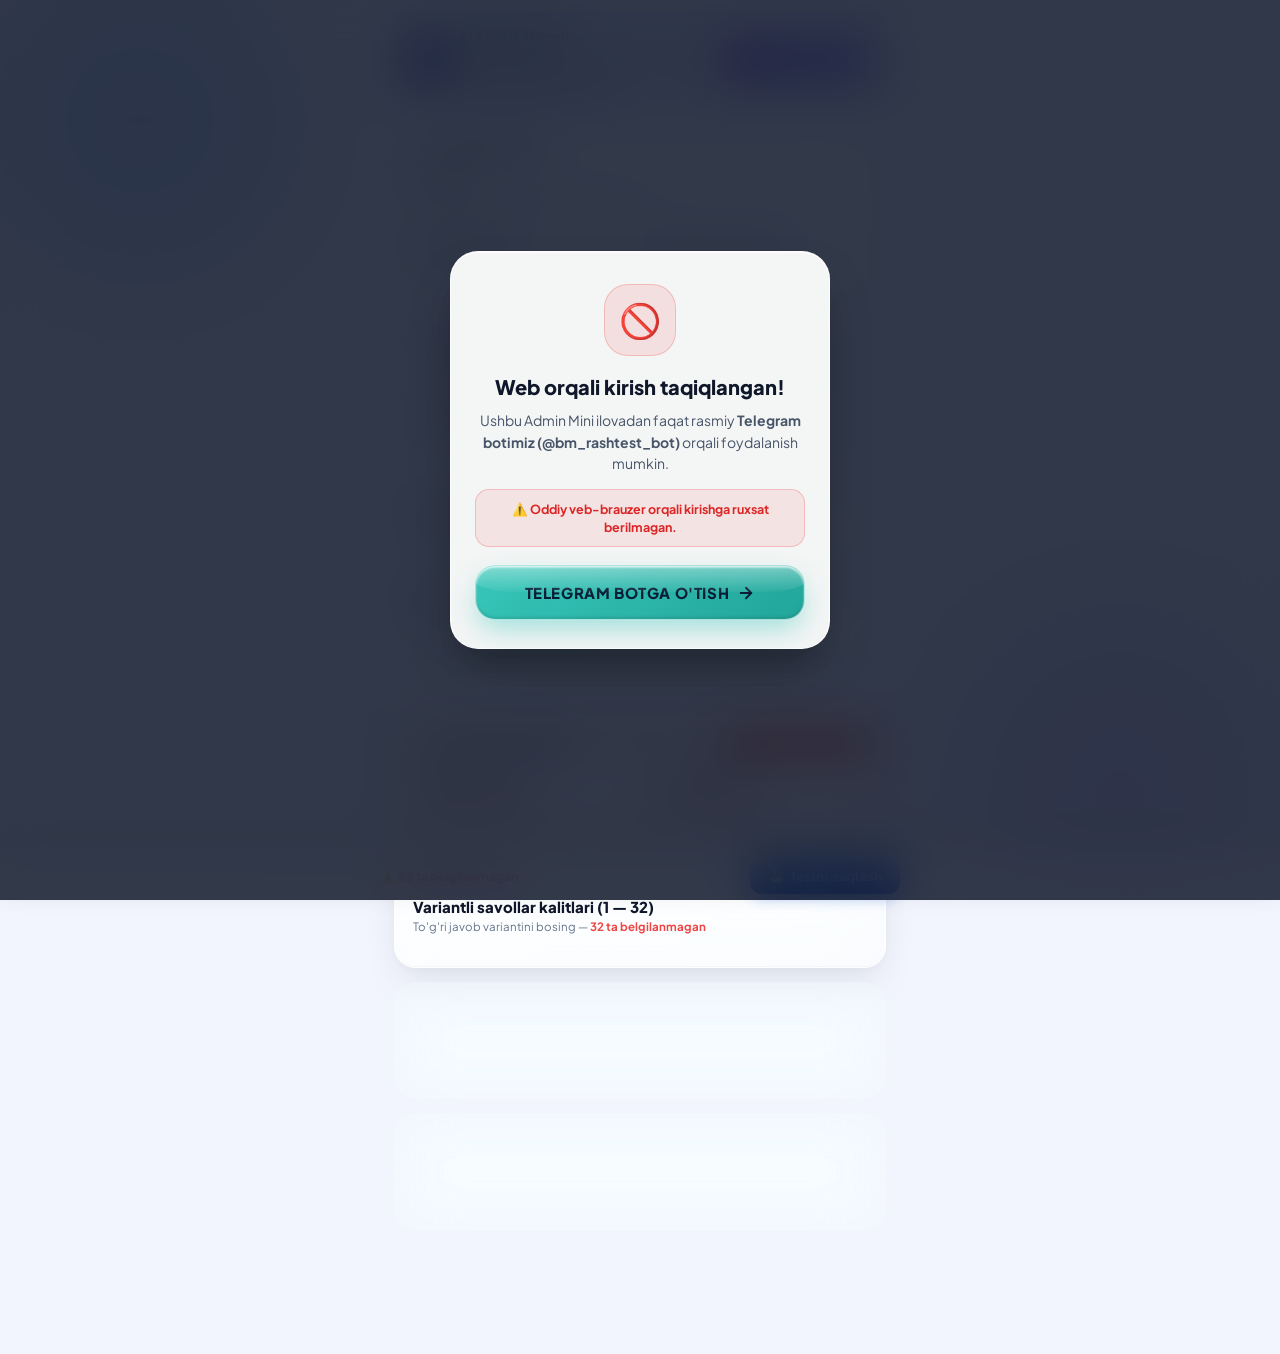
==== commit 25c948de: "feat(animation): align enter splash and cosmic math particles animation with main app in admin and t" ====
--- a/admin.html
+++ b/admin.html
@@ -147,6 +147,7 @@
 
   <!-- KIRISH ANIMATSIYASI EKRANI -->
   <div class="splash-screen" id="admin-splash">
+    <canvas id="splash-canvas" style="position:absolute;inset:0;width:100%;height:100%;pointer-events:none;z-index:1;"></canvas>
     <!-- Markaziy nur/fon nurlanishi -->
     <div class="splash-glow"></div>
     <!-- 1. Markaziy Logo va Qalpoqcha -->
@@ -179,9 +180,9 @@
       <span class="bounce-char teal" style="--d: 2.11s">A</span>
     </div>
     <!-- 3. Ostki Tagline/Izoh -->
-    <div class="splash-subtitle">ADMIN BOSHQARUV TIZIMI</div>
+    <div class="splash-subtitle">MILLIY SERTIFIKAT VA RASCH TIZIMI</div>
     <!-- 4. O'tkazib yuborish (Skip) tugmasi -->
-    <div class="splash-skip-hint" onclick="finishAdminSplash()">
+    <div class="splash-skip-hint" onclick="if(window.AdminApp && typeof AdminApp.finishSplashImmediately==='function'){AdminApp.finishSplashImmediately();}else if(window.finishAdminSplash){window.finishAdminSplash();}else{var s=document.getElementById('admin-splash')||document.getElementById('splashScreen');if(s)s.style.display='none';}">
       <span>Davom etish ➔</span>
     </div>
   </div>
@@ -543,23 +544,18 @@
 
   <script src="/logo_data.js?v=20260926_shohruh3"></script>
   <script src="/math_keyboard.js?v=20260926"></script>
-  <script src="/admin_app.js?v=20260926_shohruh3"></script>
+  <script src="/admin_app.js?v=20261003_mainenter"></script>
   <script>
     (function() {
-      var splash = document.getElementById('admin-splash') || document.getElementById('splashScreen');
-      if (!splash) return;
-      var done = false;
       window.finishAdminSplash = function() {
-        if (done) return;
-        done = true;
-        if (window.Telegram && window.Telegram.WebApp && window.Telegram.WebApp.HapticFeedback) {
-          try { window.Telegram.WebApp.HapticFeedback.impactOccurred('medium'); } catch(e) {}
+        if (window.AdminApp && typeof AdminApp.finishSplashImmediately === 'function') {
+          AdminApp.finishSplashImmediately();
+        } else {
+          var s = document.getElementById('admin-splash') || document.getElementById('splashScreen');
+          if (s) { s.classList.add('dismissed'); setTimeout(function() { s.style.display = 'none'; }, 600); }
         }
-        splash.classList.add('dismissed');
-        setTimeout(function() { splash.style.display = 'none'; }, 700);
       };
       window.dismissSplash = window.finishAdminSplash;
-      setTimeout(function() { window.finishAdminSplash(); }, 3400);
     })();
   </script>
 </body>
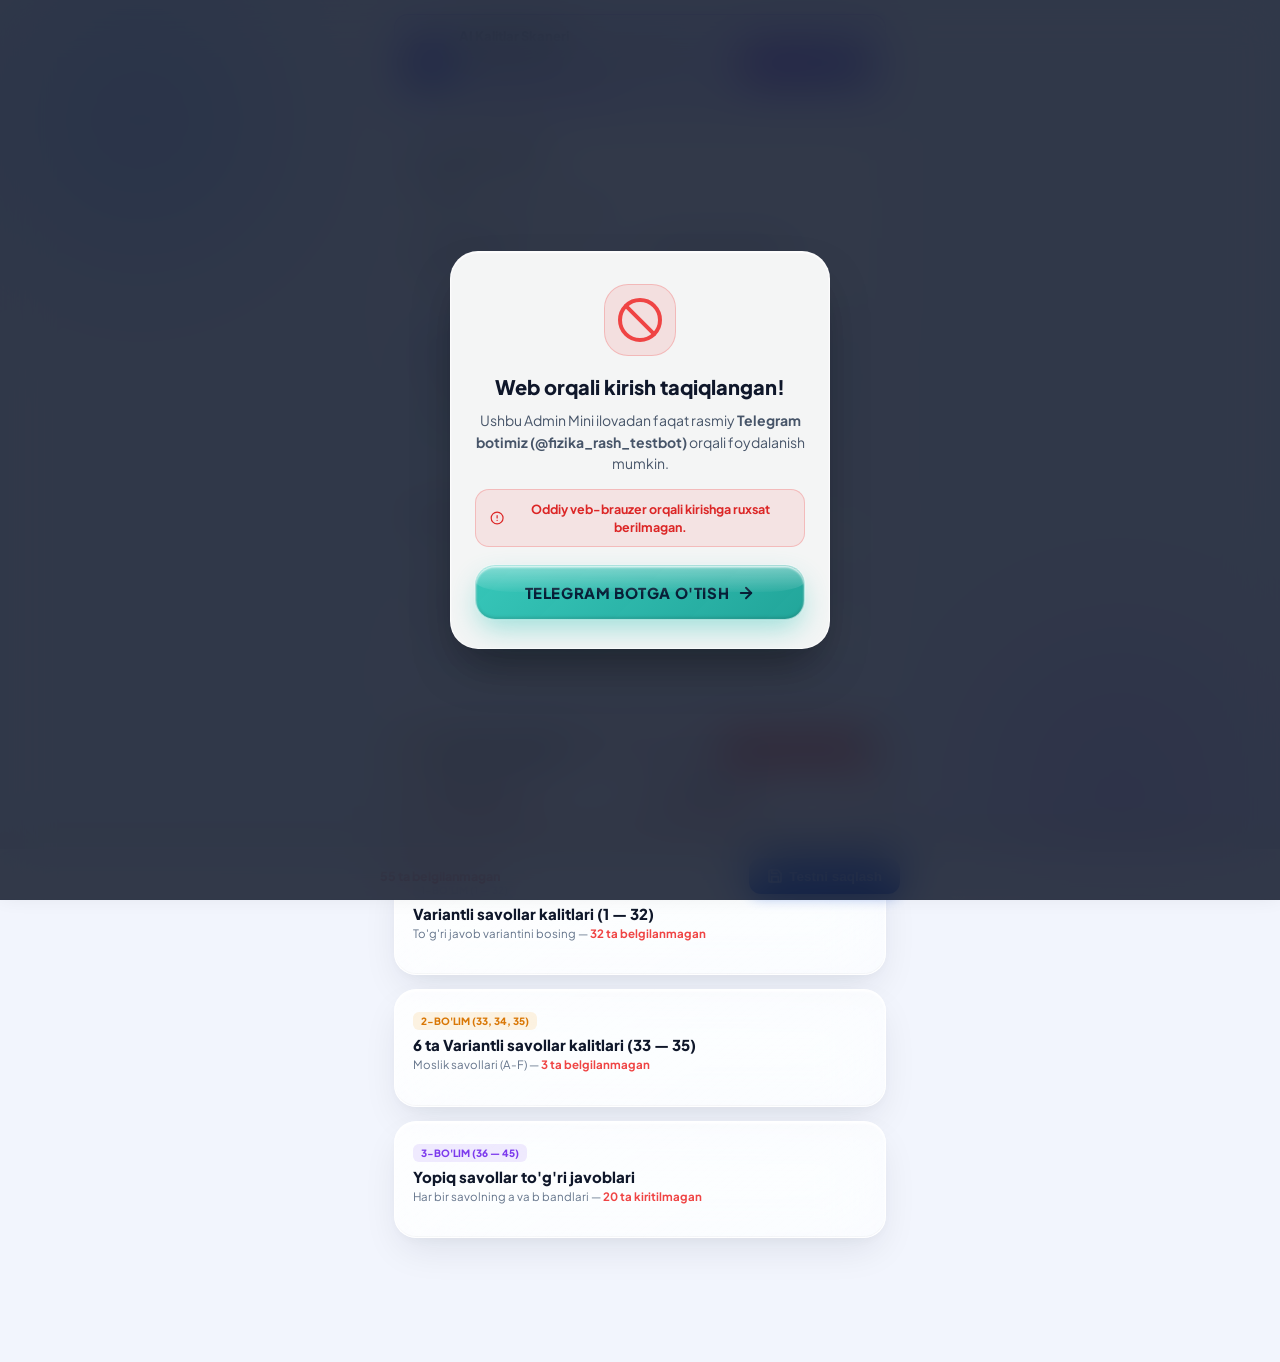
==== commit d341248d: "feat(fizika): complete physics cosmic overhaul, neon cyan timer, new neon db, and vector icons" ====
--- a/admin.html
+++ b/admin.html
@@ -3,7 +3,7 @@
 <head>
   <meta charset="UTF-8">
   <meta name="viewport" content="width=device-width, initial-scale=1.0, maximum-scale=1.0, user-scalable=no, viewport-fit=cover">
-  <title>Admin — Shohruh Matematika Test Yaratish</title>
+  <title>Admin — Fizika Test Yaratish</title>
   <link rel="preconnect" href="https://fonts.googleapis.com">
   <link rel="preconnect" href="https://fonts.gstatic.com" crossorigin>
   <link href="https://fonts.googleapis.com/css2?family=Plus+Jakarta+Sans:wght@400;500;600;700;800;900&display=swap" rel="stylesheet">
@@ -127,15 +127,25 @@
        ========================================= -->
   <div id="web-block-screen" class="web-block-screen" style="display:none;">
     <div class="web-block-card">
-      <div class="web-block-icon">🚫</div>
+      <div class="web-block-icon" style="display:flex;align-items:center;justify-content:center;color:#EF4444;">
+        <svg width="48" height="48" viewBox="0 0 24 24" fill="none" stroke="currentColor" stroke-width="2" stroke-linecap="round" stroke-linejoin="round">
+          <circle cx="12" cy="12" r="10"></circle>
+          <line x1="4.93" y1="4.93" x2="19.07" y2="19.07"></line>
+        </svg>
+      </div>
       <h2 class="web-block-title">Web orqali kirish taqiqlangan!</h2>
       <p class="web-block-desc">
-        Ushbu Admin Mini ilovadan faqat rasmiy <b>Telegram botimiz (@bm_rashtest_bot)</b> orqali foydalanish mumkin.
+        Ushbu Admin Mini ilovadan faqat rasmiy <b>Telegram botimiz (@fizika_rash_testbot)</b> orqali foydalanish mumkin.
       </p>
-      <div class="web-block-warning">
-        ⚠️ Oddiy veb-brauzer orqali kirishga ruxsat berilmagan.
-      </div>
-      <a href="https://t.me/bm_rashtest_bot" class="btn-action-primary" style="margin-top: 18px; text-decoration: none; width:100%; justify-content:center; display:flex; align-items:center; gap:8px;">
+      <div class="web-block-warning" style="display:flex;align-items:center;justify-content:center;gap:6px;">
+        <svg width="16" height="16" viewBox="0 0 24 24" fill="none" stroke="currentColor" stroke-width="2" stroke-linecap="round" stroke-linejoin="round">
+          <circle cx="12" cy="12" r="10"></circle>
+          <line x1="12" y1="8" x2="12" y2="12"></line>
+          <line x1="12" y1="16" x2="12.01" y2="16"></line>
+        </svg>
+        <span>Oddiy veb-brauzer orqali kirishga ruxsat berilmagan.</span>
+      </div>
+      <a href="https://t.me/fizika_rash_testbot" class="btn-action-primary" style="margin-top: 18px; text-decoration: none; width:100%; justify-content:center; display:flex; align-items:center; gap:8px;">
         <span>Telegram Botga o'tish</span>
         <svg width="18" height="18" viewBox="0 0 24 24" fill="none" stroke="currentColor" stroke-width="2.5" stroke-linecap="round" stroke-linejoin="round">
           <line x1="5" y1="12" x2="19" y2="12"></line>
@@ -147,16 +157,13 @@
 
   <!-- KIRISH ANIMATSIYASI EKRANI -->
   <div class="splash-screen" id="admin-splash">
-    <canvas id="splash-canvas" style="position:absolute;inset:0;width:100%;height:100%;pointer-events:none;z-index:1;"></canvas>
     <!-- Markaziy nur/fon nurlanishi -->
     <div class="splash-glow"></div>
-    <!-- 1. Markaziy Logo va Qalpoqcha -->
+        <!-- 1. Markaziy Fizika Robot Logosi -->
     <div class="splash-logo-container">
-      <div class="splash-circle-badge">
-        <img src="/img/bm_emblem_fill.png?v=20260927_fill" alt="Logo" class="splash-emblem-img">
-      </div>
-      <!-- Logoga kiyiladigan 3D akademik qalpoqcha -->
-      <img src="/img/graduation_cap.svg" class="splash-grad-cap" alt="Cap">
+      <div class="splash-circle-badge fizika-glow-badge" style="background:#060a17;border:3px solid #00d2ff;box-shadow:0 0 35px rgba(0,210,255,0.7),0 0 15px rgba(0,114,255,0.4);border-radius:50%;overflow:hidden;width:140px;height:140px;display:flex;align-items:center;justify-content:center;">
+        <img src="/bm_logo.png?v=20261003_fizika_milliy" alt="Fizika Test Bot Logo" class="splash-emblem-img header-bm-logo" style="width:100%;height:100%;object-fit:cover;border-radius:50%;">
+      </div>
     </div>
     <!-- 2. Sakrab chiquvchi Harflar -->
     <div class="splash-brand-text">
@@ -168,21 +175,17 @@
       <span class="bounce-char" style="--d: 1.30s">U</span>
       <span class="bounce-char" style="--d: 1.37s">H</span>
       <span class="bounce-char space">&nbsp;</span>
-      <span class="bounce-char teal" style="--d: 1.48s">M</span>
-      <span class="bounce-char teal" style="--d: 1.55s">A</span>
-      <span class="bounce-char teal" style="--d: 1.62s">T</span>
-      <span class="bounce-char teal" style="--d: 1.69s">E</span>
-      <span class="bounce-char teal" style="--d: 1.76s">M</span>
-      <span class="bounce-char teal" style="--d: 1.83s">A</span>
-      <span class="bounce-char teal" style="--d: 1.90s">T</span>
-      <span class="bounce-char teal" style="--d: 1.97s">I</span>
-      <span class="bounce-char teal" style="--d: 2.04s">K</span>
-      <span class="bounce-char teal" style="--d: 2.11s">A</span>
+      <span class="bounce-char teal" style="--d: 1.48s">F</span>
+      <span class="bounce-char teal" style="--d: 1.57s">I</span>
+      <span class="bounce-char teal" style="--d: 1.66s">Z</span>
+      <span class="bounce-char teal" style="--d: 1.75s">I</span>
+      <span class="bounce-char teal" style="--d: 1.84s">K</span>
+      <span class="bounce-char teal" style="--d: 1.93s">A</span>
     </div>
     <!-- 3. Ostki Tagline/Izoh -->
-    <div class="splash-subtitle">MILLIY SERTIFIKAT VA RASCH TIZIMI</div>
+    <div class="splash-subtitle">ADMIN BOSHQARUV TIZIMI</div>
     <!-- 4. O'tkazib yuborish (Skip) tugmasi -->
-    <div class="splash-skip-hint" onclick="if(window.AdminApp && typeof AdminApp.finishSplashImmediately==='function'){AdminApp.finishSplashImmediately();}else if(window.finishAdminSplash){window.finishAdminSplash();}else{var s=document.getElementById('admin-splash')||document.getElementById('splashScreen');if(s)s.style.display='none';}">
+    <div class="splash-skip-hint" onclick="finishAdminSplash()">
       <span>Davom etish ➔</span>
     </div>
   </div>
@@ -202,31 +205,40 @@
 
     <main style="padding: 14px;">
       
-      <!-- 📷 KALITLAR VARAQASI RASMINI YUKLASH (AI VISION OCR) -->
+      <!-- KALITLAR VARAQASI RASMINI YUKLASH (AI VISION OCR) -->
       <div class="admin-scan-card" style="background: linear-gradient(135deg, rgba(37, 99, 235, 0.08), rgba(124, 58, 237, 0.08)); border: 1.5px solid rgba(124, 58, 237, 0.35); border-radius: 14px; padding: 12px 14px; margin-bottom: 14px; display: flex; align-items: center; justify-content: space-between; gap: 10px; box-shadow: 0 2px 10px rgba(124, 58, 237, 0.06);">
         <div style="display: flex; align-items: center; gap: 10px;">
-          <div style="width: 40px; height: 40px; border-radius: 10px; background: linear-gradient(135deg, #7C3AED, #2563EB); display: flex; align-items: center; justify-content: center; font-size: 20px; color: white; flex-shrink: 0; box-shadow: 0 2px 8px rgba(124, 58, 237, 0.3);">
-            📷
+          <div style="width: 40px; height: 40px; border-radius: 10px; background: linear-gradient(135deg, #7C3AED, #2563EB); display: flex; align-items: center; justify-content: center; color: white; flex-shrink: 0; box-shadow: 0 2px 8px rgba(124, 58, 237, 0.3);">
+            <svg width="20" height="20" viewBox="0 0 24 24" fill="none" stroke="currentColor" stroke-width="2" stroke-linecap="round" stroke-linejoin="round"><path d="M23 19a2 2 0 0 1-2 2H3a2 2 0 0 1-2-2V8a2 2 0 0 1 2-2h4l2-3h6l2 3h4a2 2 0 0 1 2 2z"/><circle cx="12" cy="13" r="4"/></svg>
           </div>
           <div>
             <div style="font-size: 13px; font-weight: 800; color: var(--text-main);">AI Kalitlar Skaneri</div>
             <div style="font-size: 11px; color: var(--text-muted);">Javoblar varaqasi rasmini yuklab, 55 ta kalitni avtomat to'ldiring</div>
-            <div style="font-size: 10px; color: #7C3AED; cursor: pointer; text-decoration: underline; margin-top: 3px; font-weight: 600;" onclick="AdminApp.configureGeminiKey()">🔑 API kalitni sozlash / yangilash</div>
+            <div style="font-size: 10px; color: #7C3AED; cursor: pointer; text-decoration: underline; margin-top: 3px; font-weight: 600; display: inline-flex; align-items: center; gap: 3px;" onclick="AdminApp.configureGeminiKey()">
+              <svg width="10" height="10" viewBox="0 0 24 24" fill="none" stroke="currentColor" stroke-width="2.5"><path d="M21 2l-2 2m-7.61 7.61a5.5 5.5 0 1 1-7.778 7.778 5.5 5.5 0 0 1 7.777-7.777zm0 0L15.5 7.5m0 0l3 3L22 7l-3-3m-3.5 3.5L19 4"/></svg>
+              API kalitni sozlash / yangilash
+            </div>
           </div>
         </div>
         <button type="button" class="btn-scan-keys" id="btn-scan-keys" onclick="AdminApp.triggerScanKeys()" style="background: linear-gradient(135deg, #7C3AED, #6366F1); color: white; border: none; border-radius: 10px; padding: 9px 14px; font-size: 12px; font-weight: 800; cursor: pointer; white-space: nowrap; display: flex; align-items: center; gap: 6px; box-shadow: 0 2px 8px rgba(124, 58, 237, 0.3); transition: transform 0.1s ease;">
-          <span id="btn-scan-icon">⚡</span> <span id="btn-scan-text">📷 Rasm yuklash</span>
+          <span id="btn-scan-icon" style="display:inline-flex;align-items:center;">
+            <svg width="14" height="14" viewBox="0 0 24 24" fill="none" stroke="currentColor" stroke-width="2.5" stroke-linecap="round" stroke-linejoin="round"><polyline points="16 16 12 12 8 16"/><line x1="12" y1="12" x2="12" y2="21"/><path d="M20.39 18.39A5 5 0 0 0 18 9h-1.26A8 8 0 1 0 3 16.3"/></svg>
+          </span>
+          <span id="btn-scan-text">Rasm yuklash</span>
         </button>
         <input type="file" id="adm-keys-photo-input" accept="image/*" style="display: none;" onchange="AdminApp.handleKeysPhotoSelected(this)">
       </div>
 
       <!-- 1. ASOSIY TEST MA'LUMOTLARI -->
       <div class="admin-card">
-        <h3 style="font-size: 15px; font-weight: 800; margin-bottom: 10px;">📋 Test tafsilotlari</h3>
+        <h3 style="font-size: 15px; font-weight: 800; margin-bottom: 10px; display: flex; align-items: center; gap: 8px;">
+          <svg width="18" height="18" viewBox="0 0 24 24" fill="none" stroke="#2563EB" stroke-width="2.2" stroke-linecap="round" stroke-linejoin="round"><path d="M14 2H6a2 2 0 0 0-2 2v16a2 2 0 0 0 2 2h12a2 2 0 0 0 2-2V8z"/><polyline points="14 2 14 8 20 8"/><line x1="16" y1="13" x2="8" y2="13"/><line x1="16" y1="17" x2="8" y2="17"/><polyline points="10 9 9 9 8 9"/></svg>
+          Test tafsilotlari
+        </h3>
         
         <div class="form-group">
           <label class="form-label">Test nomi:</label>
-          <input type="text" id="adm-test-title" class="form-input" placeholder="Masalan: Matematika Blok Test #1">
+          <input type="text" id="adm-test-title" class="form-input" placeholder="Masalan: Fizika Blok Test #1">
         </div>
 
         <div style="display: grid; grid-template-columns: 1fr 1fr; gap: 8px;">
@@ -242,19 +254,29 @@
 
         <div style="background: rgba(37, 99, 235, 0.05); border: 1.5px dashed rgba(37, 99, 235, 0.35); border-radius: 12px; padding: 12px; margin-bottom: 12px;">
           <div style="font-size: 12px; font-weight: 800; color: #2563EB; margin-bottom: 8px; display: flex; align-items: center; gap: 6px;">
-            <span>⏰</span> Avtomatik vaqt jadvali (O'zbekiston vaqti)
+            <svg width="14" height="14" viewBox="0 0 24 24" fill="none" stroke="currentColor" stroke-width="2.5" stroke-linecap="round" stroke-linejoin="round"><circle cx="12" cy="12" r="10"/><polyline points="12 6 12 12 16 14"/></svg>
+            Avtomatik vaqt jadvali (O'zbekiston vaqti)
           </div>
           <div class="form-group" style="margin-bottom: 8px;">
-            <label class="form-label" style="font-size: 11px;">📅 Test sanasi (kun):</label>
+            <label class="form-label" style="font-size: 11px; display: flex; align-items: center; gap: 4px;">
+              <svg width="12" height="12" viewBox="0 0 24 24" fill="none" stroke="currentColor" stroke-width="2"><rect x="3" y="4" width="18" height="18" rx="2" ry="2"/><line x1="16" y1="2" x2="16" y2="6"/><line x1="8" y1="2" x2="8" y2="6"/><line x1="3" y1="10" x2="21" y2="10"/></svg>
+              Test sanasi (kun):
+            </label>
             <input type="date" id="adm-test-sched-date" class="form-input" style="font-weight: 700;">
           </div>
           <div style="display: grid; grid-template-columns: 1fr 1fr; gap: 8px;">
             <div class="form-group" style="margin-bottom: 0;">
-              <label class="form-label" style="font-size: 11px;">🟢 Boshlanish:</label>
+              <label class="form-label" style="font-size: 11px; display: flex; align-items: center; gap: 4px; color: #10B981;">
+                <svg width="10" height="10" viewBox="0 0 24 24" fill="#10B981"><circle cx="12" cy="12" r="10"/></svg>
+                Boshlanish:
+              </label>
               <input type="time" id="adm-test-sched-start" class="form-input" value="19:30" style="font-weight: 700; text-align: center;">
             </div>
             <div class="form-group" style="margin-bottom: 0;">
-              <label class="form-label" style="font-size: 11px;">🔴 Tugash:</label>
+              <label class="form-label" style="font-size: 11px; display: flex; align-items: center; gap: 4px; color: #EF4444;">
+                <svg width="10" height="10" viewBox="0 0 24 24" fill="#EF4444"><circle cx="12" cy="12" r="10"/></svg>
+                Tugash:
+              </label>
               <input type="time" id="adm-test-sched-end" class="form-input" value="22:00" style="font-weight: 700; text-align: center;">
             </div>
           </div>
@@ -267,29 +289,40 @@
         </div>
         <div class="form-group" style="margin-top: 10px;">
           <label class="form-label" style="display: flex; align-items: center; gap: 6px;">
-            <span>🎬</span> YouTube Video Tahlil havolasi (ixtiyoriy):
+            <svg width="14" height="14" viewBox="0 0 24 24" fill="none" stroke="#EF4444" stroke-width="2"><polygon points="23 7 16 12 23 17 23 7"/><rect x="1" y="5" width="15" height="14" rx="2" ry="2"/></svg>
+            YouTube Video Tahlil havolasi (ixtiyoriy):
           </label>
           <input type="url" id="adm-test-youtube-url" class="form-input" placeholder="https://youtube.com/watch?v=... yoki https://youtu.be/...">
           <div style="font-size: 11px; color: var(--text-muted); margin-top: 4px;">Natijalar chiqqanida o'quvchilar ushbu havola orqali video tahlilni ko'rishlari mumkin.</div>
         </div>
-        <input type="hidden" id="adm-test-subject" value="Matematika">
+        <input type="hidden" id="adm-test-subject" value="Fizika">
       </div>
 
       <!-- JAVOBLAR HOLATI VA BELGILANMAGAN SAVOLLAR HISOBOBOTI -->
       <div class="admin-card" style="background: linear-gradient(135deg, rgba(245, 158, 11, 0.08), rgba(239, 68, 68, 0.08)); border: 1.5px solid #F59E0B; margin-bottom: 16px;">
         <div style="display: flex; justify-content: space-between; align-items: center; margin-bottom: 8px;">
           <span style="font-weight: 800; font-size: 14px; color: var(--text-main); display: flex; align-items: center; gap: 6px;">
-            <span id="unfilled-status-icon">⚠️</span> 
+            <span id="unfilled-status-icon" style="display:inline-flex;align-items:center;">
+              <svg width="15" height="15" viewBox="0 0 24 24" fill="none" stroke="#F59E0B" stroke-width="2.5"><path d="M10.29 3.86L1.82 18a2 2 0 0 0 1.71 3h16.94a2 2 0 0 0 1.71-3L13.71 3.86a2 2 0 0 0-3.42 0z"/><line x1="12" y1="9" x2="12" y2="13"/><line x1="12" y1="17" x2="12.01" y2="17"/></svg>
+            </span> 
             <span id="unfilled-status-title">Javoblar to'ldirilishi:</span>
           </span>
           <span id="unfilled-total-badge" style="font-size: 13px; font-weight: 900; padding: 4px 10px; border-radius: 8px; background: #EF4444; color: white;">55 ta belgilanmagan</span>
         </div>
         <div style="display: grid; grid-template-columns: 1fr 1fr; gap: 8px;">
           <div id="unfilled-closed-pill" style="padding: 8px 10px; border-radius: 8px; background: var(--bg-card); border: 1px solid var(--border); font-size: 12px; font-weight: 700;">
-            🔘 <b>Yopiq (1-35):</b> <br><span id="unfilled-closed-count" style="color: #EF4444; font-weight: 800;">35 ta belgilanmagan</span>
+            <div style="display:flex;align-items:center;gap:5px;margin-bottom:2px;">
+              <svg width="13" height="13" viewBox="0 0 24 24" fill="none" stroke="currentColor" stroke-width="2.5"><circle cx="12" cy="12" r="10"/></svg>
+              <b>Yopiq (1-35):</b>
+            </div>
+            <span id="unfilled-closed-count" style="color: #EF4444; font-weight: 800;">35 ta belgilanmagan</span>
           </div>
           <div id="unfilled-open-pill" style="padding: 8px 10px; border-radius: 8px; background: var(--bg-card); border: 1px solid var(--border); font-size: 12px; font-weight: 700;">
-            ✍️ <b>Ochiq (36-45):</b> <br><span id="unfilled-open-count" style="color: #EF4444; font-weight: 800;">20 ta kiritilmagan</span>
+            <div style="display:flex;align-items:center;gap:5px;margin-bottom:2px;">
+              <svg width="13" height="13" viewBox="0 0 24 24" fill="none" stroke="currentColor" stroke-width="2.5"><path d="M12 20h9"/><path d="M16.5 3.5a2.121 2.121 0 0 1 3 3L7 19l-4 1 1-4L16.5 3.5z"/></svg>
+              <b>Ochiq (36-45):</b>
+            </div>
+            <span id="unfilled-open-count" style="color: #EF4444; font-weight: 800;">20 ta kiritilmagan</span>
           </div>
         </div>
       </div>
@@ -337,10 +370,11 @@
       <div class="submit-dock-inner admin-compact-inner">
         <div class="dock-summary" style="margin-bottom:0;">
           <div id="admin-dock-total" style="display:none;"></div>
-          <div class="dock-status-sub" id="admin-dock-unfilled" style="color: #EF4444; font-weight: 800; font-size: 12.5px; line-height: 1.3;">⚠️ 55 ta belgilanmagan</div>
-        </div>
-        <button class="btn-submit-test btn-submit-compact" style="background: linear-gradient(135deg, #2563EB, #1D4ED8);" onclick="AdminApp.saveTest()">
-          <span>💾 Testni saqlash</span>
+          <div class="dock-status-sub" id="admin-dock-unfilled" style="color: #EF4444; font-weight: 800; font-size: 12.5px; line-height: 1.3;">55 ta belgilanmagan</div>
+        </div>
+        <button class="btn-submit-test btn-submit-compact" style="background: linear-gradient(135deg, #2563EB, #1D4ED8); display: flex; align-items: center; gap: 6px;" onclick="AdminApp.saveTest()">
+          <svg width="16" height="16" viewBox="0 0 24 24" fill="none" stroke="currentColor" stroke-width="2.5" stroke-linecap="round" stroke-linejoin="round"><path d="M19 21H5a2 2 0 0 1-2-2V5a2 2 0 0 1 2-2h11l5 5v11a2 2 0 0 1-2 2z"/><polyline points="17 21 17 13 7 13 7 21"/><polyline points="7 3 7 8 15 8"/></svg>
+          <span>Testni saqlash</span>
         </button>
       </div>
     </footer>
@@ -348,7 +382,7 @@
   </div> <!-- /.test-container -->
 
   <!-- =========================================
-       MATEMATIK KLAVIATURA (ADMIN UCHUN)
+       FIZIKA KLAVIATURASI (ADMIN UCHUN)
        ========================================= -->
   <div class="math-keyboard-panel" id="math-keyboard-panel">
     
@@ -361,30 +395,45 @@
       <button type="button" class="kb-done-btn" onclick="MathKeyboard.close()">Tayyor ✓</button>
     </div>
 
-    <!-- 2. BO'LIMLAR TUGMALARI (Segmented Control Tabs: 4 ta teng ustun telefonga 100% sig'adi) -->
+    <!-- TEZKOR FIZIK BIRLIKLAR CHIPLARI -->
+    <div class="kb-quick-chips-bar" id="kb-quick-chips-bar">
+      <button type="button" class="kb-chip-btn accent" onclick="MathKeyboard.insertWithSpace('J')">J</button>
+      <button type="button" class="kb-chip-btn accent" onclick="MathKeyboard.insertWithSpace('m/s')">m/s</button>
+      <button type="button" class="kb-chip-btn accent" onclick="MathKeyboard.insertWithSpace('m/s²')">m/s²</button>
+      <button type="button" class="kb-chip-btn accent" onclick="MathKeyboard.insertWithSpace('s')">s</button>
+      <button type="button" class="kb-chip-btn" onclick="MathKeyboard.insertWithSpace('V')">V</button>
+      <button type="button" class="kb-chip-btn" onclick="MathKeyboard.insertWithSpace('N')">N</button>
+      <button type="button" class="kb-chip-btn" onclick="MathKeyboard.insertWithSpace('cm')">cm</button>
+      <button type="button" class="kb-chip-btn" onclick="MathKeyboard.insertWithSpace('mm')">mm</button>
+      <button type="button" class="kb-chip-btn" onclick="MathKeyboard.insertWithSpace('cm²')">cm²</button>
+      <button type="button" class="kb-chip-btn" onclick="MathKeyboard.insertWithSpace('nC')">nC</button>
+      <button type="button" class="kb-chip-btn" onclick="MathKeyboard.insertWithSpace('kV/m')">kV/m</button>
+      <button type="button" class="kb-chip-btn" onclick="MathKeyboard.insertWithSpace('nC/m²')">nC/m²</button>
+      <button type="button" class="kb-chip-btn" onclick="MathKeyboard.insertWithSpace('Pa')">Pa</button>
+      <button type="button" class="kb-chip-btn" onclick="MathKeyboard.insertWithSpace('W')">W</button>
+      <button type="button" class="kb-chip-btn" onclick="MathKeyboard.insertWithSpace('eV')">eV</button>
+      <button type="button" class="kb-chip-btn" onclick="MathKeyboard.insert('≈ ')">≈</button>
+      <button type="button" class="kb-chip-btn" onclick="MathKeyboard.insertWithSpace('ga kamaydi')">ga kamaydi</button>
+      <button type="button" class="kb-chip-btn" onclick="MathKeyboard.insertWithSpace('ga oshdi')">ga oshdi</button>
+      <button type="button" class="kb-chip-btn" onclick="MathKeyboard.insertWithSpace('hech qaysi nur')">hech qaysi nur</button>
+    </div>
+
+        <!-- 2. BO'LIMLAR TUGMALARI -->
     <div class="kb-tabs-bar">
       <button type="button" class="kb-tab-btn active" id="kb-tab-math" onclick="MathKeyboard.switchTab('math')">123</button>
+      <button type="button" class="kb-tab-btn" id="kb-tab-fizika" onclick="MathKeyboard.switchTab('fizika')">⚡️ Birliklar</button>
+      <button type="button" class="kb-tab-btn" id="kb-tab-vars" onclick="MathKeyboard.switchTab('vars')">abc</button>
       <button type="button" class="kb-tab-btn" id="kb-tab-power" onclick="MathKeyboard.switchTab('power')">√ / xⁿ</button>
-      <button type="button" class="kb-tab-btn" id="kb-tab-func" onclick="MathKeyboard.switchTab('func')">f(x)</button>
-      <button type="button" class="kb-tab-btn" id="kb-tab-vars" onclick="MathKeyboard.switchTab('vars')">abc</button>
     </div>
 
     <!-- 3. TUGMALAR TANASI -->
-    <!-- TAB 1: Asosiy Raqam va Kalkulyator (iPhone kalkulyatori uslubida 5-6 ustunli tekis grid) -->
+        <!-- TAB 1: Asosiy Raqamlar va Fizik Amallar -->
     <div class="kb-body" id="keyboard-body-math">
       <div class="kb-row">
-        <button type="button" class="kb-key kb-func" onclick="MathKeyboard.insert('√')">√</button>
-        <button type="button" class="kb-key kb-power" onclick="MathKeyboard.insertPower('²')">x²</button>
-        <button type="button" class="kb-key kb-power" onclick="MathKeyboard.insertPower('³')">x³</button>
-        <button type="button" class="kb-key kb-func" onclick="MathKeyboard.insertPiPower(2)">π²</button>
-        <button type="button" class="kb-key kb-func" onclick="MathKeyboard.insertPiPower(3)">π³</button>
-        <button type="button" class="kb-key kb-op" onclick="MathKeyboard.insert('/')">/</button>
-      </div>
-      <div class="kb-row">
-        <button type="button" class="kb-key kb-func" onclick="MathKeyboard.insert('(')">(</button>
-        <button type="button" class="kb-key kb-func" onclick="MathKeyboard.insert(')')">)</button>
-        <button type="button" class="kb-key kb-power" onclick="MathKeyboard.insertCustomPower()">^</button>
-        <button type="button" class="kb-key kb-func" onclick="MathKeyboard.insert('|')">|x|</button>
+        <button type="button" class="kb-key kb-func" onclick="MathKeyboard.insertWithSpace('J')" style="color:#0284c7;font-weight:800;">J</button>
+        <button type="button" class="kb-key kb-func" onclick="MathKeyboard.insertWithSpace('m/s')" style="color:#0284c7;font-weight:800;">m/s</button>
+        <button type="button" class="kb-key kb-func" onclick="MathKeyboard.insertWithSpace('m/s²')" style="color:#0284c7;font-weight:800;">m/s²</button>
+        <button type="button" class="kb-key kb-func" onclick="MathKeyboard.insertWithSpace('s')" style="color:#0284c7;font-weight:800;">s</button>
         <button type="button" class="kb-key kb-action" onclick="MathKeyboard.clear()">C</button>
         <button type="button" class="kb-key kb-backspace" onclick="MathKeyboard.backspace()">⌫</button>
       </div>
@@ -392,27 +441,26 @@
         <button type="button" class="kb-key kb-num" onclick="MathKeyboard.insert('7')">7</button>
         <button type="button" class="kb-key kb-num" onclick="MathKeyboard.insert('8')">8</button>
         <button type="button" class="kb-key kb-num" onclick="MathKeyboard.insert('9')">9</button>
-        <button type="button" class="kb-key kb-op" onclick="MathKeyboard.insert('*')">×</button>
-        <button type="button" class="kb-key kb-op" onclick="MathKeyboard.insert('-')">−</button>
+        <button type="button" class="kb-key kb-op" onclick="MathKeyboard.insert('-')" style="font-size:20px;font-weight:800;color:#ef4444;">−</button>
+        <button type="button" class="kb-key kb-func" onclick="MathKeyboard.insert('≈ ')" style="font-weight:800;color:#8b5cf6;">≈</button>
       </div>
       <div class="kb-row">
         <button type="button" class="kb-key kb-num" onclick="MathKeyboard.insert('4')">4</button>
         <button type="button" class="kb-key kb-num" onclick="MathKeyboard.insert('5')">5</button>
         <button type="button" class="kb-key kb-num" onclick="MathKeyboard.insert('6')">6</button>
-        <button type="button" class="kb-key kb-op" onclick="MathKeyboard.insert('+')">+</button>
-        <button type="button" class="kb-key kb-op" onclick="MathKeyboard.insert('=')">=</button>
+        <button type="button" class="kb-key kb-op" onclick="MathKeyboard.insert('+')" style="font-size:18px;">+</button>
+        <button type="button" class="kb-key kb-op" onclick="MathKeyboard.insert('/')">/</button>
       </div>
       <div class="kb-row">
         <button type="button" class="kb-key kb-num" onclick="MathKeyboard.insert('1')">1</button>
         <button type="button" class="kb-key kb-num" onclick="MathKeyboard.insert('2')">2</button>
         <button type="button" class="kb-key kb-num" onclick="MathKeyboard.insert('3')">3</button>
+        <button type="button" class="kb-key kb-num" onclick="MathKeyboard.insert(',')" style="font-size:18px;font-weight:800;">,</button>
         <button type="button" class="kb-key kb-num" onclick="MathKeyboard.insert('.')">.</button>
-        <button type="button" class="kb-key kb-func" onclick="MathKeyboard.insert('π')">π</button>
       </div>
       <div class="kb-row">
         <button type="button" class="kb-key kb-num" onclick="MathKeyboard.insert('0')">0</button>
-        <button type="button" class="kb-key kb-func" onclick="MathKeyboard.insert('±')">±</button>
-        <button type="button" class="kb-key kb-func" onclick="MathKeyboard.insert(';')">;</button>
+        <button type="button" class="kb-key kb-space" onclick="MathKeyboard.insert(' ')" style="flex:2;">probel ␣</button>
         <button type="button" class="kb-key kb-nav" onclick="MathKeyboard.prevField()">◀ Oldingi</button>
         <button type="button" class="kb-key kb-nav kb-nav-next" onclick="MathKeyboard.nextField()">Keyingi ▶</button>
       </div>
@@ -503,6 +551,64 @@
       </div>
     </div>
 
+        <!-- TAB: Fizika Birliklari va Iboralari -->
+    <div class="kb-body" id="keyboard-body-fizika" style="display: none;">
+      <div class="kb-row">
+        <button type="button" class="kb-key kb-func" onclick="MathKeyboard.insertWithSpace('J')">J</button>
+        <button type="button" class="kb-key kb-func" onclick="MathKeyboard.insertWithSpace('kJ')">kJ</button>
+        <button type="button" class="kb-key kb-func" onclick="MathKeyboard.insertWithSpace('mJ')">mJ</button>
+        <button type="button" class="kb-key kb-func" onclick="MathKeyboard.insertWithSpace('nJ')">nJ</button>
+        <button type="button" class="kb-key kb-func" onclick="MathKeyboard.insertWithSpace('eV')">eV</button>
+        <button type="button" class="kb-key kb-backspace" onclick="MathKeyboard.backspace()">⌫</button>
+      </div>
+      <div class="kb-row">
+        <button type="button" class="kb-key kb-func" onclick="MathKeyboard.insertWithSpace('m/s')">m/s</button>
+        <button type="button" class="kb-key kb-func" onclick="MathKeyboard.insertWithSpace('m/s²')">m/s²</button>
+        <button type="button" class="kb-key kb-func" onclick="MathKeyboard.insertWithSpace('km/h')">km/h</button>
+        <button type="button" class="kb-key kb-func" onclick="MathKeyboard.insertWithSpace('s')">s</button>
+        <button type="button" class="kb-key kb-func" onclick="MathKeyboard.insertWithSpace('min')">min</button>
+        <button type="button" class="kb-key kb-func" onclick="MathKeyboard.insertWithSpace('h')">h</button>
+      </div>
+      <div class="kb-row">
+        <button type="button" class="kb-key kb-func" onclick="MathKeyboard.insertWithSpace('m')">m</button>
+        <button type="button" class="kb-key kb-func" onclick="MathKeyboard.insertWithSpace('cm')">cm</button>
+        <button type="button" class="kb-key kb-func" onclick="MathKeyboard.insertWithSpace('mm')">mm</button>
+        <button type="button" class="kb-key kb-func" onclick="MathKeyboard.insertWithSpace('km')">km</button>
+        <button type="button" class="kb-key kb-func" onclick="MathKeyboard.insertWithSpace('cm²')">cm²</button>
+        <button type="button" class="kb-key kb-func" onclick="MathKeyboard.insertWithSpace('m²')">m²</button>
+      </div>
+      <div class="kb-row">
+        <button type="button" class="kb-key kb-func" onclick="MathKeyboard.insertWithSpace('V')">V</button>
+        <button type="button" class="kb-key kb-func" onclick="MathKeyboard.insertWithSpace('kV')">kV</button>
+        <button type="button" class="kb-key kb-func" onclick="MathKeyboard.insertWithSpace('kV/m')">kV/m</button>
+        <button type="button" class="kb-key kb-func" onclick="MathKeyboard.insertWithSpace('A')">A</button>
+        <button type="button" class="kb-key kb-func" onclick="MathKeyboard.insertWithSpace('mA')">mA</button>
+        <button type="button" class="kb-key kb-func" onclick="MathKeyboard.insertWithSpace('C')">C</button>
+      </div>
+      <div class="kb-row">
+        <button type="button" class="kb-key kb-func" onclick="MathKeyboard.insertWithSpace('nC')">nC</button>
+        <button type="button" class="kb-key kb-func" onclick="MathKeyboard.insertWithSpace('μC')">μC</button>
+        <button type="button" class="kb-key kb-func" onclick="MathKeyboard.insertWithSpace('nC/m²')">nC/m²</button>
+        <button type="button" class="kb-key kb-func" onclick="MathKeyboard.insertWithSpace('Ω')">Ω</button>
+        <button type="button" class="kb-key kb-func" onclick="MathKeyboard.insertWithSpace('N')">N</button>
+        <button type="button" class="kb-key kb-func" onclick="MathKeyboard.insertWithSpace('Pa')">Pa</button>
+      </div>
+      <div class="kb-row">
+        <button type="button" class="kb-key kb-func" onclick="MathKeyboard.insertWithSpace('W')">W</button>
+        <button type="button" class="kb-key kb-func" onclick="MathKeyboard.insertWithSpace('kW')">kW</button>
+        <button type="button" class="kb-key kb-func" onclick="MathKeyboard.insertWithSpace('Hz')">Hz</button>
+        <button type="button" class="kb-key kb-func" onclick="MathKeyboard.insertWithSpace('ga kamaydi')" style="font-size:11px;">ga kamaydi</button>
+        <button type="button" class="kb-key kb-func" onclick="MathKeyboard.insertWithSpace('ga oshdi')" style="font-size:11px;">ga oshdi</button>
+      </div>
+      <div class="kb-row">
+        <button type="button" class="kb-key kb-func" onclick="MathKeyboard.insertWithSpace('hech qaysi nur')" style="font-size:11px;flex:1.5;">hech qaysi nur</button>
+        <button type="button" class="kb-key kb-func" onclick="MathKeyboard.insertWithSpace('2-nur')">2-nur</button>
+        <button type="button" class="kb-key kb-action" onclick="MathKeyboard.clear()">C</button>
+        <button type="button" class="kb-key kb-nav" onclick="MathKeyboard.prevField()">◀ Oldingi</button>
+        <button type="button" class="kb-key kb-nav kb-nav-next" onclick="MathKeyboard.nextField()">Keyingi ▶</button>
+      </div>
+    </div>
+
     <!-- TAB 4: Harflar -->
     <div class="kb-body" id="keyboard-body-vars" style="display: none;">
       <div class="kb-row">
@@ -543,19 +649,24 @@
   </div>
 
   <script src="/logo_data.js?v=20260926_shohruh3"></script>
-  <script src="/math_keyboard.js?v=20260926"></script>
-  <script src="/admin_app.js?v=20261003_mainenter"></script>
+  <script src="/math_keyboard.js?v=20261003_physics_units"></script>
+  <script src="/admin_app.js?v=20261003_physics_units"></script>
   <script>
     (function() {
+      var splash = document.getElementById('admin-splash') || document.getElementById('splashScreen');
+      if (!splash) return;
+      var done = false;
       window.finishAdminSplash = function() {
-        if (window.AdminApp && typeof AdminApp.finishSplashImmediately === 'function') {
-          AdminApp.finishSplashImmediately();
-        } else {
-          var s = document.getElementById('admin-splash') || document.getElementById('splashScreen');
-          if (s) { s.classList.add('dismissed'); setTimeout(function() { s.style.display = 'none'; }, 600); }
+        if (done) return;
+        done = true;
+        if (window.Telegram && window.Telegram.WebApp && window.Telegram.WebApp.HapticFeedback) {
+          try { window.Telegram.WebApp.HapticFeedback.impactOccurred('medium'); } catch(e) {}
         }
+        splash.classList.add('dismissed');
+        setTimeout(function() { splash.style.display = 'none'; }, 700);
       };
       window.dismissSplash = window.finishAdminSplash;
+      setTimeout(function() { window.finishAdminSplash(); }, 3400);
     })();
   </script>
 </body>
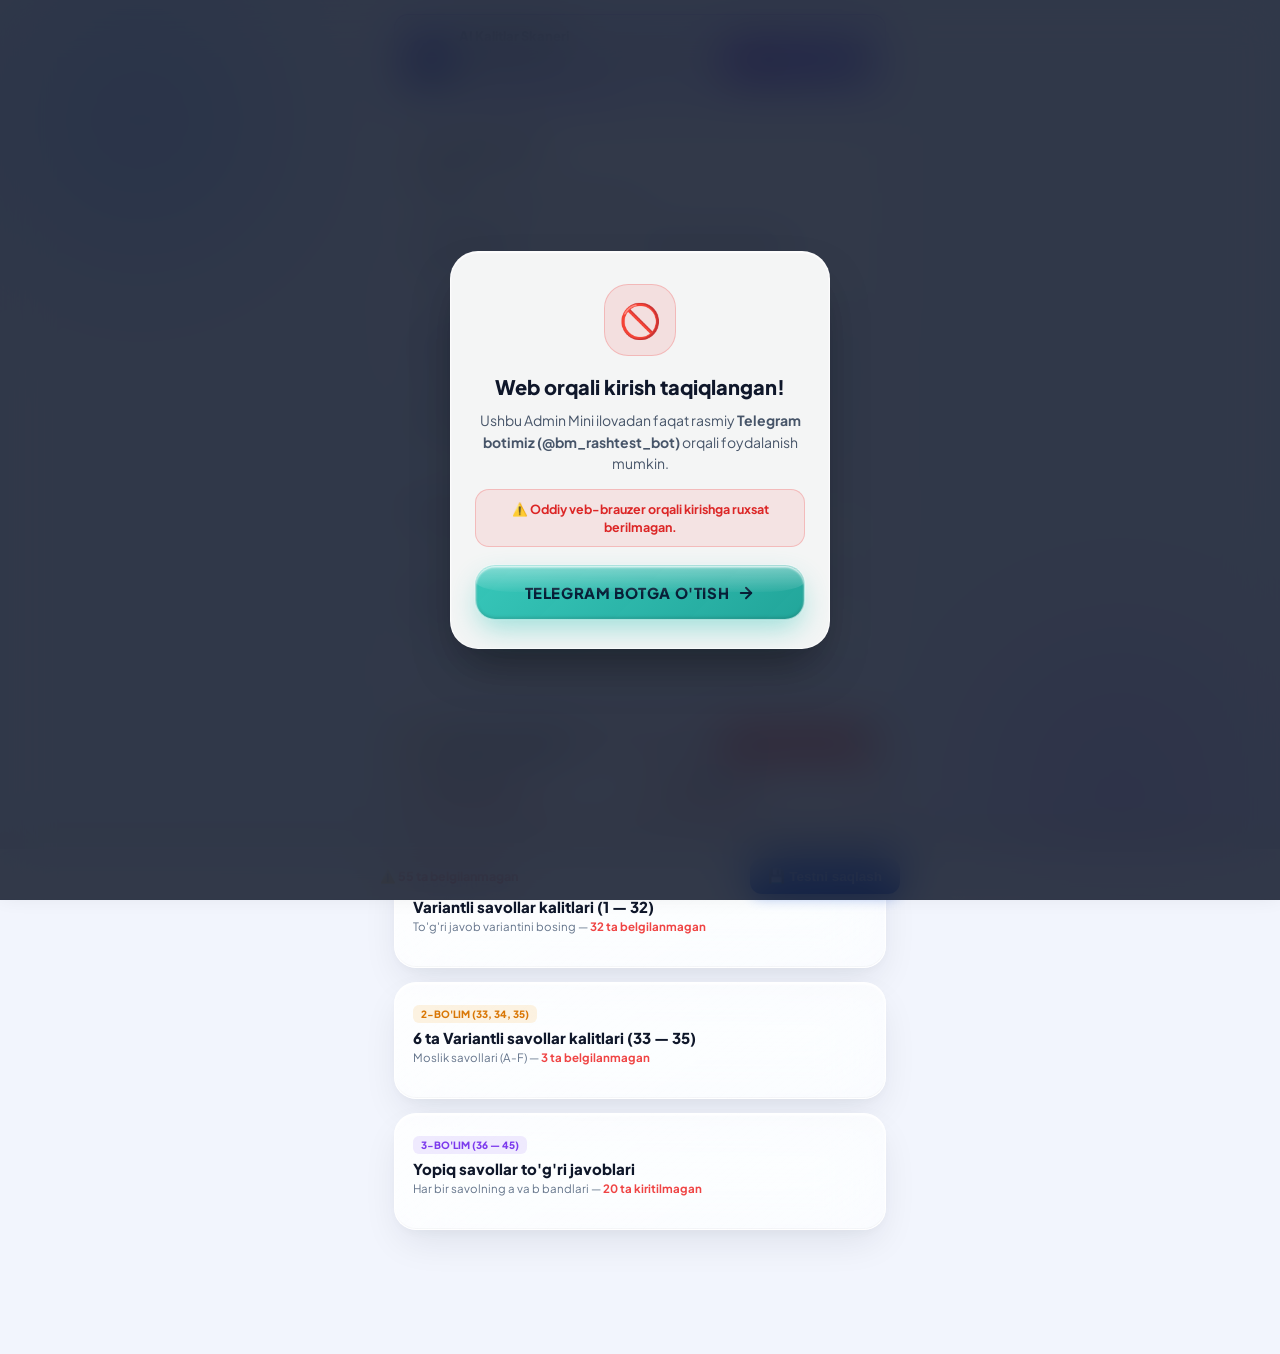
==== commit 938bade1: "Revert "feat(fizika): complete physics cosmic overhaul, neon cyan timer, new neon db, and vector ico" ====
--- a/admin.html
+++ b/admin.html
@@ -3,7 +3,7 @@
 <head>
   <meta charset="UTF-8">
   <meta name="viewport" content="width=device-width, initial-scale=1.0, maximum-scale=1.0, user-scalable=no, viewport-fit=cover">
-  <title>Admin — Fizika Test Yaratish</title>
+  <title>Admin — Shohruh Matematika Test Yaratish</title>
   <link rel="preconnect" href="https://fonts.googleapis.com">
   <link rel="preconnect" href="https://fonts.gstatic.com" crossorigin>
   <link href="https://fonts.googleapis.com/css2?family=Plus+Jakarta+Sans:wght@400;500;600;700;800;900&display=swap" rel="stylesheet">
@@ -127,25 +127,15 @@
        ========================================= -->
   <div id="web-block-screen" class="web-block-screen" style="display:none;">
     <div class="web-block-card">
-      <div class="web-block-icon" style="display:flex;align-items:center;justify-content:center;color:#EF4444;">
-        <svg width="48" height="48" viewBox="0 0 24 24" fill="none" stroke="currentColor" stroke-width="2" stroke-linecap="round" stroke-linejoin="round">
-          <circle cx="12" cy="12" r="10"></circle>
-          <line x1="4.93" y1="4.93" x2="19.07" y2="19.07"></line>
-        </svg>
-      </div>
+      <div class="web-block-icon">🚫</div>
       <h2 class="web-block-title">Web orqali kirish taqiqlangan!</h2>
       <p class="web-block-desc">
-        Ushbu Admin Mini ilovadan faqat rasmiy <b>Telegram botimiz (@fizika_rash_testbot)</b> orqali foydalanish mumkin.
+        Ushbu Admin Mini ilovadan faqat rasmiy <b>Telegram botimiz (@bm_rashtest_bot)</b> orqali foydalanish mumkin.
       </p>
-      <div class="web-block-warning" style="display:flex;align-items:center;justify-content:center;gap:6px;">
-        <svg width="16" height="16" viewBox="0 0 24 24" fill="none" stroke="currentColor" stroke-width="2" stroke-linecap="round" stroke-linejoin="round">
-          <circle cx="12" cy="12" r="10"></circle>
-          <line x1="12" y1="8" x2="12" y2="12"></line>
-          <line x1="12" y1="16" x2="12.01" y2="16"></line>
-        </svg>
-        <span>Oddiy veb-brauzer orqali kirishga ruxsat berilmagan.</span>
-      </div>
-      <a href="https://t.me/fizika_rash_testbot" class="btn-action-primary" style="margin-top: 18px; text-decoration: none; width:100%; justify-content:center; display:flex; align-items:center; gap:8px;">
+      <div class="web-block-warning">
+        ⚠️ Oddiy veb-brauzer orqali kirishga ruxsat berilmagan.
+      </div>
+      <a href="https://t.me/bm_rashtest_bot" class="btn-action-primary" style="margin-top: 18px; text-decoration: none; width:100%; justify-content:center; display:flex; align-items:center; gap:8px;">
         <span>Telegram Botga o'tish</span>
         <svg width="18" height="18" viewBox="0 0 24 24" fill="none" stroke="currentColor" stroke-width="2.5" stroke-linecap="round" stroke-linejoin="round">
           <line x1="5" y1="12" x2="19" y2="12"></line>
@@ -157,13 +147,16 @@
 
   <!-- KIRISH ANIMATSIYASI EKRANI -->
   <div class="splash-screen" id="admin-splash">
+    <canvas id="splash-canvas" style="position:absolute;inset:0;width:100%;height:100%;pointer-events:none;z-index:1;"></canvas>
     <!-- Markaziy nur/fon nurlanishi -->
     <div class="splash-glow"></div>
-        <!-- 1. Markaziy Fizika Robot Logosi -->
+    <!-- 1. Markaziy Logo va Qalpoqcha -->
     <div class="splash-logo-container">
-      <div class="splash-circle-badge fizika-glow-badge" style="background:#060a17;border:3px solid #00d2ff;box-shadow:0 0 35px rgba(0,210,255,0.7),0 0 15px rgba(0,114,255,0.4);border-radius:50%;overflow:hidden;width:140px;height:140px;display:flex;align-items:center;justify-content:center;">
-        <img src="/bm_logo.png?v=20261003_fizika_milliy" alt="Fizika Test Bot Logo" class="splash-emblem-img header-bm-logo" style="width:100%;height:100%;object-fit:cover;border-radius:50%;">
-      </div>
+      <div class="splash-circle-badge">
+        <img src="/img/bm_emblem_fill.png?v=20260927_fill" alt="Logo" class="splash-emblem-img">
+      </div>
+      <!-- Logoga kiyiladigan 3D akademik qalpoqcha -->
+      <img src="/img/graduation_cap.svg" class="splash-grad-cap" alt="Cap">
     </div>
     <!-- 2. Sakrab chiquvchi Harflar -->
     <div class="splash-brand-text">
@@ -175,17 +168,21 @@
       <span class="bounce-char" style="--d: 1.30s">U</span>
       <span class="bounce-char" style="--d: 1.37s">H</span>
       <span class="bounce-char space">&nbsp;</span>
-      <span class="bounce-char teal" style="--d: 1.48s">F</span>
-      <span class="bounce-char teal" style="--d: 1.57s">I</span>
-      <span class="bounce-char teal" style="--d: 1.66s">Z</span>
-      <span class="bounce-char teal" style="--d: 1.75s">I</span>
-      <span class="bounce-char teal" style="--d: 1.84s">K</span>
-      <span class="bounce-char teal" style="--d: 1.93s">A</span>
+      <span class="bounce-char teal" style="--d: 1.48s">M</span>
+      <span class="bounce-char teal" style="--d: 1.55s">A</span>
+      <span class="bounce-char teal" style="--d: 1.62s">T</span>
+      <span class="bounce-char teal" style="--d: 1.69s">E</span>
+      <span class="bounce-char teal" style="--d: 1.76s">M</span>
+      <span class="bounce-char teal" style="--d: 1.83s">A</span>
+      <span class="bounce-char teal" style="--d: 1.90s">T</span>
+      <span class="bounce-char teal" style="--d: 1.97s">I</span>
+      <span class="bounce-char teal" style="--d: 2.04s">K</span>
+      <span class="bounce-char teal" style="--d: 2.11s">A</span>
     </div>
     <!-- 3. Ostki Tagline/Izoh -->
-    <div class="splash-subtitle">ADMIN BOSHQARUV TIZIMI</div>
+    <div class="splash-subtitle">MILLIY SERTIFIKAT VA RASCH TIZIMI</div>
     <!-- 4. O'tkazib yuborish (Skip) tugmasi -->
-    <div class="splash-skip-hint" onclick="finishAdminSplash()">
+    <div class="splash-skip-hint" onclick="if(window.AdminApp && typeof AdminApp.finishSplashImmediately==='function'){AdminApp.finishSplashImmediately();}else if(window.finishAdminSplash){window.finishAdminSplash();}else{var s=document.getElementById('admin-splash')||document.getElementById('splashScreen');if(s)s.style.display='none';}">
       <span>Davom etish ➔</span>
     </div>
   </div>
@@ -205,40 +202,31 @@
 
     <main style="padding: 14px;">
       
-      <!-- KALITLAR VARAQASI RASMINI YUKLASH (AI VISION OCR) -->
+      <!-- 📷 KALITLAR VARAQASI RASMINI YUKLASH (AI VISION OCR) -->
       <div class="admin-scan-card" style="background: linear-gradient(135deg, rgba(37, 99, 235, 0.08), rgba(124, 58, 237, 0.08)); border: 1.5px solid rgba(124, 58, 237, 0.35); border-radius: 14px; padding: 12px 14px; margin-bottom: 14px; display: flex; align-items: center; justify-content: space-between; gap: 10px; box-shadow: 0 2px 10px rgba(124, 58, 237, 0.06);">
         <div style="display: flex; align-items: center; gap: 10px;">
-          <div style="width: 40px; height: 40px; border-radius: 10px; background: linear-gradient(135deg, #7C3AED, #2563EB); display: flex; align-items: center; justify-content: center; color: white; flex-shrink: 0; box-shadow: 0 2px 8px rgba(124, 58, 237, 0.3);">
-            <svg width="20" height="20" viewBox="0 0 24 24" fill="none" stroke="currentColor" stroke-width="2" stroke-linecap="round" stroke-linejoin="round"><path d="M23 19a2 2 0 0 1-2 2H3a2 2 0 0 1-2-2V8a2 2 0 0 1 2-2h4l2-3h6l2 3h4a2 2 0 0 1 2 2z"/><circle cx="12" cy="13" r="4"/></svg>
+          <div style="width: 40px; height: 40px; border-radius: 10px; background: linear-gradient(135deg, #7C3AED, #2563EB); display: flex; align-items: center; justify-content: center; font-size: 20px; color: white; flex-shrink: 0; box-shadow: 0 2px 8px rgba(124, 58, 237, 0.3);">
+            📷
           </div>
           <div>
             <div style="font-size: 13px; font-weight: 800; color: var(--text-main);">AI Kalitlar Skaneri</div>
             <div style="font-size: 11px; color: var(--text-muted);">Javoblar varaqasi rasmini yuklab, 55 ta kalitni avtomat to'ldiring</div>
-            <div style="font-size: 10px; color: #7C3AED; cursor: pointer; text-decoration: underline; margin-top: 3px; font-weight: 600; display: inline-flex; align-items: center; gap: 3px;" onclick="AdminApp.configureGeminiKey()">
-              <svg width="10" height="10" viewBox="0 0 24 24" fill="none" stroke="currentColor" stroke-width="2.5"><path d="M21 2l-2 2m-7.61 7.61a5.5 5.5 0 1 1-7.778 7.778 5.5 5.5 0 0 1 7.777-7.777zm0 0L15.5 7.5m0 0l3 3L22 7l-3-3m-3.5 3.5L19 4"/></svg>
-              API kalitni sozlash / yangilash
-            </div>
+            <div style="font-size: 10px; color: #7C3AED; cursor: pointer; text-decoration: underline; margin-top: 3px; font-weight: 600;" onclick="AdminApp.configureGeminiKey()">🔑 API kalitni sozlash / yangilash</div>
           </div>
         </div>
         <button type="button" class="btn-scan-keys" id="btn-scan-keys" onclick="AdminApp.triggerScanKeys()" style="background: linear-gradient(135deg, #7C3AED, #6366F1); color: white; border: none; border-radius: 10px; padding: 9px 14px; font-size: 12px; font-weight: 800; cursor: pointer; white-space: nowrap; display: flex; align-items: center; gap: 6px; box-shadow: 0 2px 8px rgba(124, 58, 237, 0.3); transition: transform 0.1s ease;">
-          <span id="btn-scan-icon" style="display:inline-flex;align-items:center;">
-            <svg width="14" height="14" viewBox="0 0 24 24" fill="none" stroke="currentColor" stroke-width="2.5" stroke-linecap="round" stroke-linejoin="round"><polyline points="16 16 12 12 8 16"/><line x1="12" y1="12" x2="12" y2="21"/><path d="M20.39 18.39A5 5 0 0 0 18 9h-1.26A8 8 0 1 0 3 16.3"/></svg>
-          </span>
-          <span id="btn-scan-text">Rasm yuklash</span>
+          <span id="btn-scan-icon">⚡</span> <span id="btn-scan-text">📷 Rasm yuklash</span>
         </button>
         <input type="file" id="adm-keys-photo-input" accept="image/*" style="display: none;" onchange="AdminApp.handleKeysPhotoSelected(this)">
       </div>
 
       <!-- 1. ASOSIY TEST MA'LUMOTLARI -->
       <div class="admin-card">
-        <h3 style="font-size: 15px; font-weight: 800; margin-bottom: 10px; display: flex; align-items: center; gap: 8px;">
-          <svg width="18" height="18" viewBox="0 0 24 24" fill="none" stroke="#2563EB" stroke-width="2.2" stroke-linecap="round" stroke-linejoin="round"><path d="M14 2H6a2 2 0 0 0-2 2v16a2 2 0 0 0 2 2h12a2 2 0 0 0 2-2V8z"/><polyline points="14 2 14 8 20 8"/><line x1="16" y1="13" x2="8" y2="13"/><line x1="16" y1="17" x2="8" y2="17"/><polyline points="10 9 9 9 8 9"/></svg>
-          Test tafsilotlari
-        </h3>
+        <h3 style="font-size: 15px; font-weight: 800; margin-bottom: 10px;">📋 Test tafsilotlari</h3>
         
         <div class="form-group">
           <label class="form-label">Test nomi:</label>
-          <input type="text" id="adm-test-title" class="form-input" placeholder="Masalan: Fizika Blok Test #1">
+          <input type="text" id="adm-test-title" class="form-input" placeholder="Masalan: Matematika Blok Test #1">
         </div>
 
         <div style="display: grid; grid-template-columns: 1fr 1fr; gap: 8px;">
@@ -254,29 +242,19 @@
 
         <div style="background: rgba(37, 99, 235, 0.05); border: 1.5px dashed rgba(37, 99, 235, 0.35); border-radius: 12px; padding: 12px; margin-bottom: 12px;">
           <div style="font-size: 12px; font-weight: 800; color: #2563EB; margin-bottom: 8px; display: flex; align-items: center; gap: 6px;">
-            <svg width="14" height="14" viewBox="0 0 24 24" fill="none" stroke="currentColor" stroke-width="2.5" stroke-linecap="round" stroke-linejoin="round"><circle cx="12" cy="12" r="10"/><polyline points="12 6 12 12 16 14"/></svg>
-            Avtomatik vaqt jadvali (O'zbekiston vaqti)
+            <span>⏰</span> Avtomatik vaqt jadvali (O'zbekiston vaqti)
           </div>
           <div class="form-group" style="margin-bottom: 8px;">
-            <label class="form-label" style="font-size: 11px; display: flex; align-items: center; gap: 4px;">
-              <svg width="12" height="12" viewBox="0 0 24 24" fill="none" stroke="currentColor" stroke-width="2"><rect x="3" y="4" width="18" height="18" rx="2" ry="2"/><line x1="16" y1="2" x2="16" y2="6"/><line x1="8" y1="2" x2="8" y2="6"/><line x1="3" y1="10" x2="21" y2="10"/></svg>
-              Test sanasi (kun):
-            </label>
+            <label class="form-label" style="font-size: 11px;">📅 Test sanasi (kun):</label>
             <input type="date" id="adm-test-sched-date" class="form-input" style="font-weight: 700;">
           </div>
           <div style="display: grid; grid-template-columns: 1fr 1fr; gap: 8px;">
             <div class="form-group" style="margin-bottom: 0;">
-              <label class="form-label" style="font-size: 11px; display: flex; align-items: center; gap: 4px; color: #10B981;">
-                <svg width="10" height="10" viewBox="0 0 24 24" fill="#10B981"><circle cx="12" cy="12" r="10"/></svg>
-                Boshlanish:
-              </label>
+              <label class="form-label" style="font-size: 11px;">🟢 Boshlanish:</label>
               <input type="time" id="adm-test-sched-start" class="form-input" value="19:30" style="font-weight: 700; text-align: center;">
             </div>
             <div class="form-group" style="margin-bottom: 0;">
-              <label class="form-label" style="font-size: 11px; display: flex; align-items: center; gap: 4px; color: #EF4444;">
-                <svg width="10" height="10" viewBox="0 0 24 24" fill="#EF4444"><circle cx="12" cy="12" r="10"/></svg>
-                Tugash:
-              </label>
+              <label class="form-label" style="font-size: 11px;">🔴 Tugash:</label>
               <input type="time" id="adm-test-sched-end" class="form-input" value="22:00" style="font-weight: 700; text-align: center;">
             </div>
           </div>
@@ -289,40 +267,29 @@
         </div>
         <div class="form-group" style="margin-top: 10px;">
           <label class="form-label" style="display: flex; align-items: center; gap: 6px;">
-            <svg width="14" height="14" viewBox="0 0 24 24" fill="none" stroke="#EF4444" stroke-width="2"><polygon points="23 7 16 12 23 17 23 7"/><rect x="1" y="5" width="15" height="14" rx="2" ry="2"/></svg>
-            YouTube Video Tahlil havolasi (ixtiyoriy):
+            <span>🎬</span> YouTube Video Tahlil havolasi (ixtiyoriy):
           </label>
           <input type="url" id="adm-test-youtube-url" class="form-input" placeholder="https://youtube.com/watch?v=... yoki https://youtu.be/...">
           <div style="font-size: 11px; color: var(--text-muted); margin-top: 4px;">Natijalar chiqqanida o'quvchilar ushbu havola orqali video tahlilni ko'rishlari mumkin.</div>
         </div>
-        <input type="hidden" id="adm-test-subject" value="Fizika">
+        <input type="hidden" id="adm-test-subject" value="Matematika">
       </div>
 
       <!-- JAVOBLAR HOLATI VA BELGILANMAGAN SAVOLLAR HISOBOBOTI -->
       <div class="admin-card" style="background: linear-gradient(135deg, rgba(245, 158, 11, 0.08), rgba(239, 68, 68, 0.08)); border: 1.5px solid #F59E0B; margin-bottom: 16px;">
         <div style="display: flex; justify-content: space-between; align-items: center; margin-bottom: 8px;">
           <span style="font-weight: 800; font-size: 14px; color: var(--text-main); display: flex; align-items: center; gap: 6px;">
-            <span id="unfilled-status-icon" style="display:inline-flex;align-items:center;">
-              <svg width="15" height="15" viewBox="0 0 24 24" fill="none" stroke="#F59E0B" stroke-width="2.5"><path d="M10.29 3.86L1.82 18a2 2 0 0 0 1.71 3h16.94a2 2 0 0 0 1.71-3L13.71 3.86a2 2 0 0 0-3.42 0z"/><line x1="12" y1="9" x2="12" y2="13"/><line x1="12" y1="17" x2="12.01" y2="17"/></svg>
-            </span> 
+            <span id="unfilled-status-icon">⚠️</span> 
             <span id="unfilled-status-title">Javoblar to'ldirilishi:</span>
           </span>
           <span id="unfilled-total-badge" style="font-size: 13px; font-weight: 900; padding: 4px 10px; border-radius: 8px; background: #EF4444; color: white;">55 ta belgilanmagan</span>
         </div>
         <div style="display: grid; grid-template-columns: 1fr 1fr; gap: 8px;">
           <div id="unfilled-closed-pill" style="padding: 8px 10px; border-radius: 8px; background: var(--bg-card); border: 1px solid var(--border); font-size: 12px; font-weight: 700;">
-            <div style="display:flex;align-items:center;gap:5px;margin-bottom:2px;">
-              <svg width="13" height="13" viewBox="0 0 24 24" fill="none" stroke="currentColor" stroke-width="2.5"><circle cx="12" cy="12" r="10"/></svg>
-              <b>Yopiq (1-35):</b>
-            </div>
-            <span id="unfilled-closed-count" style="color: #EF4444; font-weight: 800;">35 ta belgilanmagan</span>
+            🔘 <b>Yopiq (1-35):</b> <br><span id="unfilled-closed-count" style="color: #EF4444; font-weight: 800;">35 ta belgilanmagan</span>
           </div>
           <div id="unfilled-open-pill" style="padding: 8px 10px; border-radius: 8px; background: var(--bg-card); border: 1px solid var(--border); font-size: 12px; font-weight: 700;">
-            <div style="display:flex;align-items:center;gap:5px;margin-bottom:2px;">
-              <svg width="13" height="13" viewBox="0 0 24 24" fill="none" stroke="currentColor" stroke-width="2.5"><path d="M12 20h9"/><path d="M16.5 3.5a2.121 2.121 0 0 1 3 3L7 19l-4 1 1-4L16.5 3.5z"/></svg>
-              <b>Ochiq (36-45):</b>
-            </div>
-            <span id="unfilled-open-count" style="color: #EF4444; font-weight: 800;">20 ta kiritilmagan</span>
+            ✍️ <b>Ochiq (36-45):</b> <br><span id="unfilled-open-count" style="color: #EF4444; font-weight: 800;">20 ta kiritilmagan</span>
           </div>
         </div>
       </div>
@@ -370,11 +337,10 @@
       <div class="submit-dock-inner admin-compact-inner">
         <div class="dock-summary" style="margin-bottom:0;">
           <div id="admin-dock-total" style="display:none;"></div>
-          <div class="dock-status-sub" id="admin-dock-unfilled" style="color: #EF4444; font-weight: 800; font-size: 12.5px; line-height: 1.3;">55 ta belgilanmagan</div>
-        </div>
-        <button class="btn-submit-test btn-submit-compact" style="background: linear-gradient(135deg, #2563EB, #1D4ED8); display: flex; align-items: center; gap: 6px;" onclick="AdminApp.saveTest()">
-          <svg width="16" height="16" viewBox="0 0 24 24" fill="none" stroke="currentColor" stroke-width="2.5" stroke-linecap="round" stroke-linejoin="round"><path d="M19 21H5a2 2 0 0 1-2-2V5a2 2 0 0 1 2-2h11l5 5v11a2 2 0 0 1-2 2z"/><polyline points="17 21 17 13 7 13 7 21"/><polyline points="7 3 7 8 15 8"/></svg>
-          <span>Testni saqlash</span>
+          <div class="dock-status-sub" id="admin-dock-unfilled" style="color: #EF4444; font-weight: 800; font-size: 12.5px; line-height: 1.3;">⚠️ 55 ta belgilanmagan</div>
+        </div>
+        <button class="btn-submit-test btn-submit-compact" style="background: linear-gradient(135deg, #2563EB, #1D4ED8);" onclick="AdminApp.saveTest()">
+          <span>💾 Testni saqlash</span>
         </button>
       </div>
     </footer>
@@ -382,7 +348,7 @@
   </div> <!-- /.test-container -->
 
   <!-- =========================================
-       FIZIKA KLAVIATURASI (ADMIN UCHUN)
+       MATEMATIK KLAVIATURA (ADMIN UCHUN)
        ========================================= -->
   <div class="math-keyboard-panel" id="math-keyboard-panel">
     
@@ -395,45 +361,30 @@
       <button type="button" class="kb-done-btn" onclick="MathKeyboard.close()">Tayyor ✓</button>
     </div>
 
-    <!-- TEZKOR FIZIK BIRLIKLAR CHIPLARI -->
-    <div class="kb-quick-chips-bar" id="kb-quick-chips-bar">
-      <button type="button" class="kb-chip-btn accent" onclick="MathKeyboard.insertWithSpace('J')">J</button>
-      <button type="button" class="kb-chip-btn accent" onclick="MathKeyboard.insertWithSpace('m/s')">m/s</button>
-      <button type="button" class="kb-chip-btn accent" onclick="MathKeyboard.insertWithSpace('m/s²')">m/s²</button>
-      <button type="button" class="kb-chip-btn accent" onclick="MathKeyboard.insertWithSpace('s')">s</button>
-      <button type="button" class="kb-chip-btn" onclick="MathKeyboard.insertWithSpace('V')">V</button>
-      <button type="button" class="kb-chip-btn" onclick="MathKeyboard.insertWithSpace('N')">N</button>
-      <button type="button" class="kb-chip-btn" onclick="MathKeyboard.insertWithSpace('cm')">cm</button>
-      <button type="button" class="kb-chip-btn" onclick="MathKeyboard.insertWithSpace('mm')">mm</button>
-      <button type="button" class="kb-chip-btn" onclick="MathKeyboard.insertWithSpace('cm²')">cm²</button>
-      <button type="button" class="kb-chip-btn" onclick="MathKeyboard.insertWithSpace('nC')">nC</button>
-      <button type="button" class="kb-chip-btn" onclick="MathKeyboard.insertWithSpace('kV/m')">kV/m</button>
-      <button type="button" class="kb-chip-btn" onclick="MathKeyboard.insertWithSpace('nC/m²')">nC/m²</button>
-      <button type="button" class="kb-chip-btn" onclick="MathKeyboard.insertWithSpace('Pa')">Pa</button>
-      <button type="button" class="kb-chip-btn" onclick="MathKeyboard.insertWithSpace('W')">W</button>
-      <button type="button" class="kb-chip-btn" onclick="MathKeyboard.insertWithSpace('eV')">eV</button>
-      <button type="button" class="kb-chip-btn" onclick="MathKeyboard.insert('≈ ')">≈</button>
-      <button type="button" class="kb-chip-btn" onclick="MathKeyboard.insertWithSpace('ga kamaydi')">ga kamaydi</button>
-      <button type="button" class="kb-chip-btn" onclick="MathKeyboard.insertWithSpace('ga oshdi')">ga oshdi</button>
-      <button type="button" class="kb-chip-btn" onclick="MathKeyboard.insertWithSpace('hech qaysi nur')">hech qaysi nur</button>
-    </div>
-
-        <!-- 2. BO'LIMLAR TUGMALARI -->
+    <!-- 2. BO'LIMLAR TUGMALARI (Segmented Control Tabs: 4 ta teng ustun telefonga 100% sig'adi) -->
     <div class="kb-tabs-bar">
       <button type="button" class="kb-tab-btn active" id="kb-tab-math" onclick="MathKeyboard.switchTab('math')">123</button>
-      <button type="button" class="kb-tab-btn" id="kb-tab-fizika" onclick="MathKeyboard.switchTab('fizika')">⚡️ Birliklar</button>
+      <button type="button" class="kb-tab-btn" id="kb-tab-power" onclick="MathKeyboard.switchTab('power')">√ / xⁿ</button>
+      <button type="button" class="kb-tab-btn" id="kb-tab-func" onclick="MathKeyboard.switchTab('func')">f(x)</button>
       <button type="button" class="kb-tab-btn" id="kb-tab-vars" onclick="MathKeyboard.switchTab('vars')">abc</button>
-      <button type="button" class="kb-tab-btn" id="kb-tab-power" onclick="MathKeyboard.switchTab('power')">√ / xⁿ</button>
     </div>
 
     <!-- 3. TUGMALAR TANASI -->
-        <!-- TAB 1: Asosiy Raqamlar va Fizik Amallar -->
+    <!-- TAB 1: Asosiy Raqam va Kalkulyator (iPhone kalkulyatori uslubida 5-6 ustunli tekis grid) -->
     <div class="kb-body" id="keyboard-body-math">
       <div class="kb-row">
-        <button type="button" class="kb-key kb-func" onclick="MathKeyboard.insertWithSpace('J')" style="color:#0284c7;font-weight:800;">J</button>
-        <button type="button" class="kb-key kb-func" onclick="MathKeyboard.insertWithSpace('m/s')" style="color:#0284c7;font-weight:800;">m/s</button>
-        <button type="button" class="kb-key kb-func" onclick="MathKeyboard.insertWithSpace('m/s²')" style="color:#0284c7;font-weight:800;">m/s²</button>
-        <button type="button" class="kb-key kb-func" onclick="MathKeyboard.insertWithSpace('s')" style="color:#0284c7;font-weight:800;">s</button>
+        <button type="button" class="kb-key kb-func" onclick="MathKeyboard.insert('√')">√</button>
+        <button type="button" class="kb-key kb-power" onclick="MathKeyboard.insertPower('²')">x²</button>
+        <button type="button" class="kb-key kb-power" onclick="MathKeyboard.insertPower('³')">x³</button>
+        <button type="button" class="kb-key kb-func" onclick="MathKeyboard.insertPiPower(2)">π²</button>
+        <button type="button" class="kb-key kb-func" onclick="MathKeyboard.insertPiPower(3)">π³</button>
+        <button type="button" class="kb-key kb-op" onclick="MathKeyboard.insert('/')">/</button>
+      </div>
+      <div class="kb-row">
+        <button type="button" class="kb-key kb-func" onclick="MathKeyboard.insert('(')">(</button>
+        <button type="button" class="kb-key kb-func" onclick="MathKeyboard.insert(')')">)</button>
+        <button type="button" class="kb-key kb-power" onclick="MathKeyboard.insertCustomPower()">^</button>
+        <button type="button" class="kb-key kb-func" onclick="MathKeyboard.insert('|')">|x|</button>
         <button type="button" class="kb-key kb-action" onclick="MathKeyboard.clear()">C</button>
         <button type="button" class="kb-key kb-backspace" onclick="MathKeyboard.backspace()">⌫</button>
       </div>
@@ -441,26 +392,27 @@
         <button type="button" class="kb-key kb-num" onclick="MathKeyboard.insert('7')">7</button>
         <button type="button" class="kb-key kb-num" onclick="MathKeyboard.insert('8')">8</button>
         <button type="button" class="kb-key kb-num" onclick="MathKeyboard.insert('9')">9</button>
-        <button type="button" class="kb-key kb-op" onclick="MathKeyboard.insert('-')" style="font-size:20px;font-weight:800;color:#ef4444;">−</button>
-        <button type="button" class="kb-key kb-func" onclick="MathKeyboard.insert('≈ ')" style="font-weight:800;color:#8b5cf6;">≈</button>
+        <button type="button" class="kb-key kb-op" onclick="MathKeyboard.insert('*')">×</button>
+        <button type="button" class="kb-key kb-op" onclick="MathKeyboard.insert('-')">−</button>
       </div>
       <div class="kb-row">
         <button type="button" class="kb-key kb-num" onclick="MathKeyboard.insert('4')">4</button>
         <button type="button" class="kb-key kb-num" onclick="MathKeyboard.insert('5')">5</button>
         <button type="button" class="kb-key kb-num" onclick="MathKeyboard.insert('6')">6</button>
-        <button type="button" class="kb-key kb-op" onclick="MathKeyboard.insert('+')" style="font-size:18px;">+</button>
-        <button type="button" class="kb-key kb-op" onclick="MathKeyboard.insert('/')">/</button>
+        <button type="button" class="kb-key kb-op" onclick="MathKeyboard.insert('+')">+</button>
+        <button type="button" class="kb-key kb-op" onclick="MathKeyboard.insert('=')">=</button>
       </div>
       <div class="kb-row">
         <button type="button" class="kb-key kb-num" onclick="MathKeyboard.insert('1')">1</button>
         <button type="button" class="kb-key kb-num" onclick="MathKeyboard.insert('2')">2</button>
         <button type="button" class="kb-key kb-num" onclick="MathKeyboard.insert('3')">3</button>
-        <button type="button" class="kb-key kb-num" onclick="MathKeyboard.insert(',')" style="font-size:18px;font-weight:800;">,</button>
         <button type="button" class="kb-key kb-num" onclick="MathKeyboard.insert('.')">.</button>
+        <button type="button" class="kb-key kb-func" onclick="MathKeyboard.insert('π')">π</button>
       </div>
       <div class="kb-row">
         <button type="button" class="kb-key kb-num" onclick="MathKeyboard.insert('0')">0</button>
-        <button type="button" class="kb-key kb-space" onclick="MathKeyboard.insert(' ')" style="flex:2;">probel ␣</button>
+        <button type="button" class="kb-key kb-func" onclick="MathKeyboard.insert('±')">±</button>
+        <button type="button" class="kb-key kb-func" onclick="MathKeyboard.insert(';')">;</button>
         <button type="button" class="kb-key kb-nav" onclick="MathKeyboard.prevField()">◀ Oldingi</button>
         <button type="button" class="kb-key kb-nav kb-nav-next" onclick="MathKeyboard.nextField()">Keyingi ▶</button>
       </div>
@@ -551,64 +503,6 @@
       </div>
     </div>
 
-        <!-- TAB: Fizika Birliklari va Iboralari -->
-    <div class="kb-body" id="keyboard-body-fizika" style="display: none;">
-      <div class="kb-row">
-        <button type="button" class="kb-key kb-func" onclick="MathKeyboard.insertWithSpace('J')">J</button>
-        <button type="button" class="kb-key kb-func" onclick="MathKeyboard.insertWithSpace('kJ')">kJ</button>
-        <button type="button" class="kb-key kb-func" onclick="MathKeyboard.insertWithSpace('mJ')">mJ</button>
-        <button type="button" class="kb-key kb-func" onclick="MathKeyboard.insertWithSpace('nJ')">nJ</button>
-        <button type="button" class="kb-key kb-func" onclick="MathKeyboard.insertWithSpace('eV')">eV</button>
-        <button type="button" class="kb-key kb-backspace" onclick="MathKeyboard.backspace()">⌫</button>
-      </div>
-      <div class="kb-row">
-        <button type="button" class="kb-key kb-func" onclick="MathKeyboard.insertWithSpace('m/s')">m/s</button>
-        <button type="button" class="kb-key kb-func" onclick="MathKeyboard.insertWithSpace('m/s²')">m/s²</button>
-        <button type="button" class="kb-key kb-func" onclick="MathKeyboard.insertWithSpace('km/h')">km/h</button>
-        <button type="button" class="kb-key kb-func" onclick="MathKeyboard.insertWithSpace('s')">s</button>
-        <button type="button" class="kb-key kb-func" onclick="MathKeyboard.insertWithSpace('min')">min</button>
-        <button type="button" class="kb-key kb-func" onclick="MathKeyboard.insertWithSpace('h')">h</button>
-      </div>
-      <div class="kb-row">
-        <button type="button" class="kb-key kb-func" onclick="MathKeyboard.insertWithSpace('m')">m</button>
-        <button type="button" class="kb-key kb-func" onclick="MathKeyboard.insertWithSpace('cm')">cm</button>
-        <button type="button" class="kb-key kb-func" onclick="MathKeyboard.insertWithSpace('mm')">mm</button>
-        <button type="button" class="kb-key kb-func" onclick="MathKeyboard.insertWithSpace('km')">km</button>
-        <button type="button" class="kb-key kb-func" onclick="MathKeyboard.insertWithSpace('cm²')">cm²</button>
-        <button type="button" class="kb-key kb-func" onclick="MathKeyboard.insertWithSpace('m²')">m²</button>
-      </div>
-      <div class="kb-row">
-        <button type="button" class="kb-key kb-func" onclick="MathKeyboard.insertWithSpace('V')">V</button>
-        <button type="button" class="kb-key kb-func" onclick="MathKeyboard.insertWithSpace('kV')">kV</button>
-        <button type="button" class="kb-key kb-func" onclick="MathKeyboard.insertWithSpace('kV/m')">kV/m</button>
-        <button type="button" class="kb-key kb-func" onclick="MathKeyboard.insertWithSpace('A')">A</button>
-        <button type="button" class="kb-key kb-func" onclick="MathKeyboard.insertWithSpace('mA')">mA</button>
-        <button type="button" class="kb-key kb-func" onclick="MathKeyboard.insertWithSpace('C')">C</button>
-      </div>
-      <div class="kb-row">
-        <button type="button" class="kb-key kb-func" onclick="MathKeyboard.insertWithSpace('nC')">nC</button>
-        <button type="button" class="kb-key kb-func" onclick="MathKeyboard.insertWithSpace('μC')">μC</button>
-        <button type="button" class="kb-key kb-func" onclick="MathKeyboard.insertWithSpace('nC/m²')">nC/m²</button>
-        <button type="button" class="kb-key kb-func" onclick="MathKeyboard.insertWithSpace('Ω')">Ω</button>
-        <button type="button" class="kb-key kb-func" onclick="MathKeyboard.insertWithSpace('N')">N</button>
-        <button type="button" class="kb-key kb-func" onclick="MathKeyboard.insertWithSpace('Pa')">Pa</button>
-      </div>
-      <div class="kb-row">
-        <button type="button" class="kb-key kb-func" onclick="MathKeyboard.insertWithSpace('W')">W</button>
-        <button type="button" class="kb-key kb-func" onclick="MathKeyboard.insertWithSpace('kW')">kW</button>
-        <button type="button" class="kb-key kb-func" onclick="MathKeyboard.insertWithSpace('Hz')">Hz</button>
-        <button type="button" class="kb-key kb-func" onclick="MathKeyboard.insertWithSpace('ga kamaydi')" style="font-size:11px;">ga kamaydi</button>
-        <button type="button" class="kb-key kb-func" onclick="MathKeyboard.insertWithSpace('ga oshdi')" style="font-size:11px;">ga oshdi</button>
-      </div>
-      <div class="kb-row">
-        <button type="button" class="kb-key kb-func" onclick="MathKeyboard.insertWithSpace('hech qaysi nur')" style="font-size:11px;flex:1.5;">hech qaysi nur</button>
-        <button type="button" class="kb-key kb-func" onclick="MathKeyboard.insertWithSpace('2-nur')">2-nur</button>
-        <button type="button" class="kb-key kb-action" onclick="MathKeyboard.clear()">C</button>
-        <button type="button" class="kb-key kb-nav" onclick="MathKeyboard.prevField()">◀ Oldingi</button>
-        <button type="button" class="kb-key kb-nav kb-nav-next" onclick="MathKeyboard.nextField()">Keyingi ▶</button>
-      </div>
-    </div>
-
     <!-- TAB 4: Harflar -->
     <div class="kb-body" id="keyboard-body-vars" style="display: none;">
       <div class="kb-row">
@@ -649,24 +543,19 @@
   </div>
 
   <script src="/logo_data.js?v=20260926_shohruh3"></script>
-  <script src="/math_keyboard.js?v=20261003_physics_units"></script>
-  <script src="/admin_app.js?v=20261003_physics_units"></script>
+  <script src="/math_keyboard.js?v=20260926"></script>
+  <script src="/admin_app.js?v=20261003_mainenter"></script>
   <script>
     (function() {
-      var splash = document.getElementById('admin-splash') || document.getElementById('splashScreen');
-      if (!splash) return;
-      var done = false;
       window.finishAdminSplash = function() {
-        if (done) return;
-        done = true;
-        if (window.Telegram && window.Telegram.WebApp && window.Telegram.WebApp.HapticFeedback) {
-          try { window.Telegram.WebApp.HapticFeedback.impactOccurred('medium'); } catch(e) {}
+        if (window.AdminApp && typeof AdminApp.finishSplashImmediately === 'function') {
+          AdminApp.finishSplashImmediately();
+        } else {
+          var s = document.getElementById('admin-splash') || document.getElementById('splashScreen');
+          if (s) { s.classList.add('dismissed'); setTimeout(function() { s.style.display = 'none'; }, 600); }
         }
-        splash.classList.add('dismissed');
-        setTimeout(function() { splash.style.display = 'none'; }, 700);
       };
       window.dismissSplash = window.finishAdminSplash;
-      setTimeout(function() { window.finishAdminSplash(); }, 3400);
     })();
   </script>
 </body>
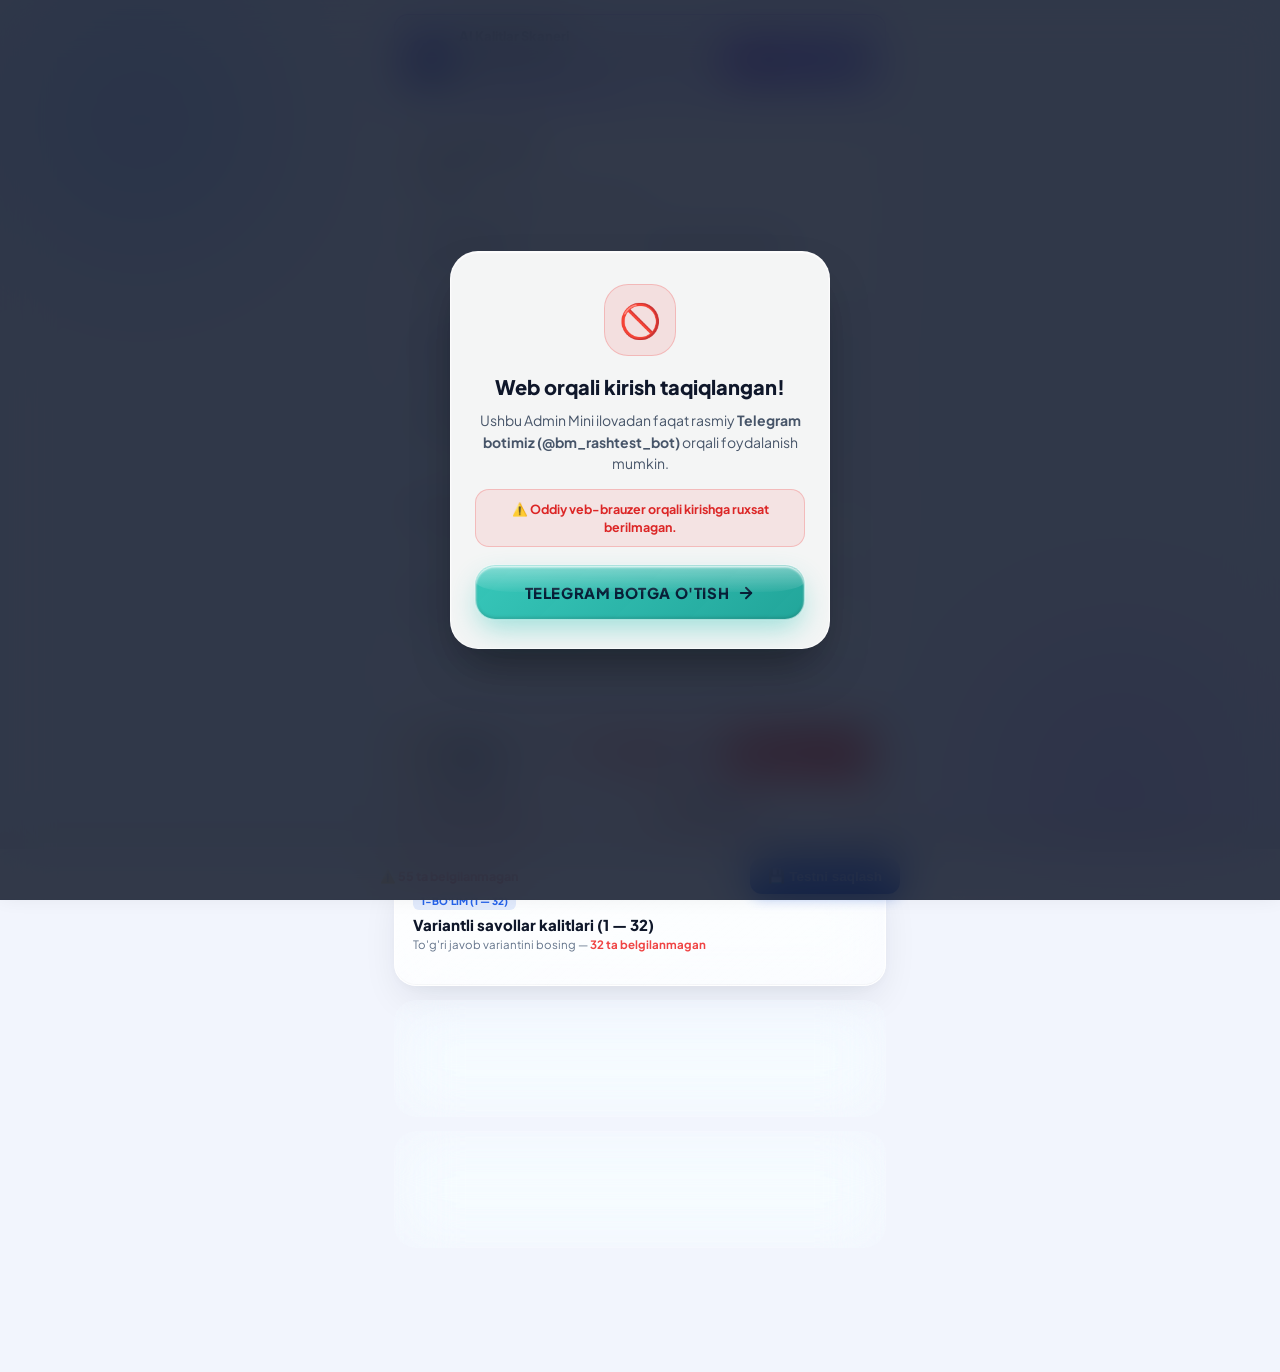
==== commit dfcdc74b: "feat(matematika): restore pure math codebase, add clear all answers button and secure env config" ====
--- a/admin.html
+++ b/admin.html
@@ -282,7 +282,12 @@
             <span id="unfilled-status-icon">⚠️</span> 
             <span id="unfilled-status-title">Javoblar to'ldirilishi:</span>
           </span>
-          <span id="unfilled-total-badge" style="font-size: 13px; font-weight: 900; padding: 4px 10px; border-radius: 8px; background: #EF4444; color: white;">55 ta belgilanmagan</span>
+          <div style="display: flex; align-items: center; gap: 8px;">
+            <button type="button" class="btn-clear-keys" onclick="AdminApp.confirmClearAll()" title="Barcha kalitlarni tozalash" style="display: inline-flex; align-items: center; gap: 4px; background: rgba(239, 68, 68, 0.1); border: 1px solid rgba(239, 68, 68, 0.35); color: #EF4444; font-size: 11.5px; font-weight: 800; padding: 4px 10px; border-radius: 8px; cursor: pointer; transition: all 0.2s ease;">
+              <span>🗑 Hammasini o'chirish</span>
+            </button>
+            <span id="unfilled-total-badge" style="font-size: 13px; font-weight: 900; padding: 4px 10px; border-radius: 8px; background: #EF4444; color: white;">55 ta belgilanmagan</span>
+          </div>
         </div>
         <div style="display: grid; grid-template-columns: 1fr 1fr; gap: 8px;">
           <div id="unfilled-closed-pill" style="padding: 8px 10px; border-radius: 8px; background: var(--bg-card); border: 1px solid var(--border); font-size: 12px; font-weight: 700;">
--- a/test_style.css
+++ b/test_style.css
@@ -664,6 +664,75 @@
   cursor: pointer;
   box-shadow: var(--shadow-sm);
   transition: all 0.2s ease;
+}
+
+.btn-clear-all {
+  display: inline-flex;
+  align-items: center;
+  gap: 5px;
+  background: rgba(239, 68, 68, 0.08);
+  border: 1px solid rgba(239, 68, 68, 0.25);
+  color: #EF4444;
+  font-size: 11.5px;
+  font-weight: 700;
+  padding: 5px 10px;
+  border-radius: var(--radius-full);
+  cursor: pointer;
+  transition: all 0.2s cubic-bezier(0.16, 1, 0.3, 1);
+  white-space: nowrap;
+}
+
+.btn-clear-all:hover {
+  background: rgba(239, 68, 68, 0.16);
+  border-color: #EF4444;
+  transform: translateY(-1px);
+}
+
+.btn-clear-all:active {
+  transform: scale(0.96);
+}
+
+.btn-clear-inline {
+  display: inline-flex;
+  align-items: center;
+  gap: 3px;
+  background: rgba(239, 68, 68, 0.08);
+  border: 1px solid rgba(239, 68, 68, 0.2);
+  color: #EF4444;
+  font-size: 11px;
+  font-weight: 700;
+  padding: 3px 8px;
+  border-radius: var(--radius-full);
+  cursor: pointer;
+  transition: all 0.2s ease;
+  white-space: nowrap;
+}
+
+.btn-clear-inline:hover {
+  background: rgba(239, 68, 68, 0.16);
+  border-color: #EF4444;
+}
+
+.btn-clear-inline:active {
+  transform: scale(0.96);
+}
+
+[data-theme="dark"] .btn-clear-all,
+.dark-mode .btn-clear-all,
+[data-theme="dark"] .btn-clear-inline,
+.dark-mode .btn-clear-inline {
+  background: rgba(239, 68, 68, 0.15);
+  border-color: rgba(239, 68, 68, 0.4);
+  color: #F87171;
+}
+
+@media (max-width: 380px) {
+  .btn-clear-all span {
+    display: none;
+  }
+  .btn-clear-all {
+    padding: 5px 8px;
+  }
 }
 
 /* Kichik o'lchamdagi to'ldirilgan javoblar shkalasi (kompakt progress bar) */
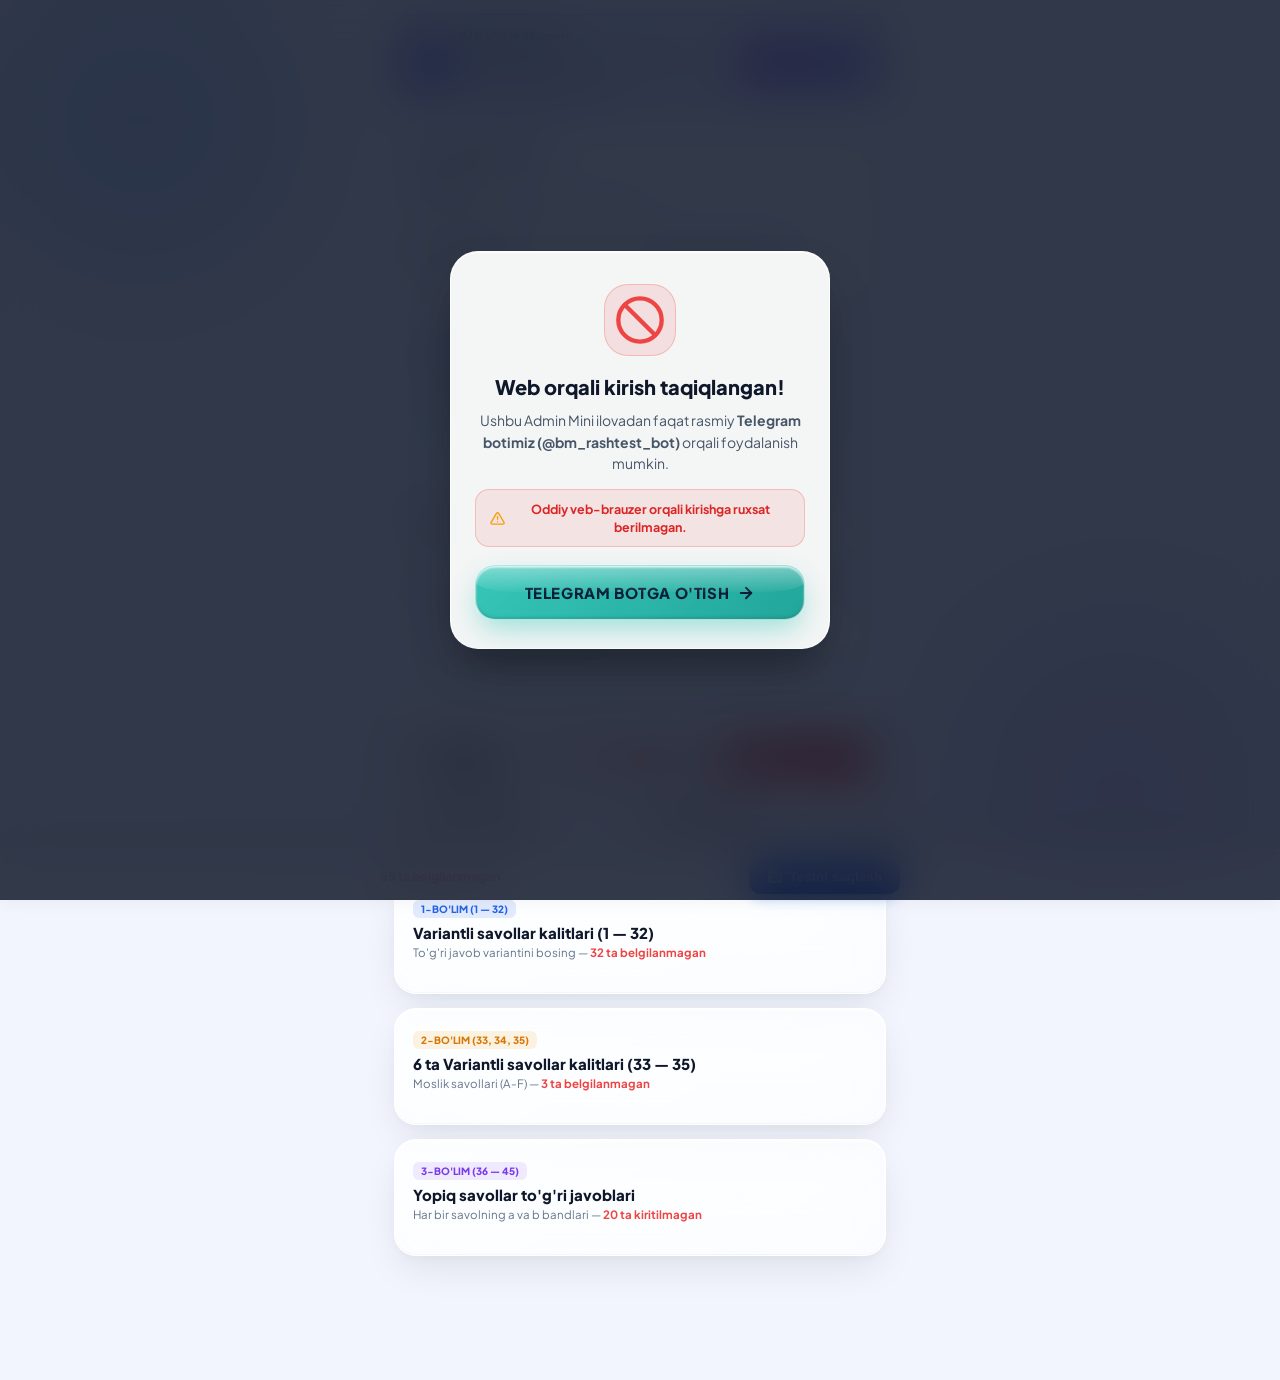
==== commit d362d378: "feat(ui): replace all emojis and stickers with vector SVG icons across all mini apps" ====
--- a/admin.html
+++ b/admin.html
@@ -127,13 +127,23 @@
        ========================================= -->
   <div id="web-block-screen" class="web-block-screen" style="display:none;">
     <div class="web-block-card">
-      <div class="web-block-icon">🚫</div>
+      <div class="web-block-icon" style="color: #EF4444; display: flex; justify-content: center; align-items: center;">
+        <svg width="52" height="52" viewBox="0 0 24 24" fill="none" stroke="currentColor" stroke-width="2" stroke-linecap="round" stroke-linejoin="round">
+          <circle cx="12" cy="12" r="10"></circle>
+          <line x1="4.93" y1="4.93" x2="19.07" y2="19.07"></line>
+        </svg>
+      </div>
       <h2 class="web-block-title">Web orqali kirish taqiqlangan!</h2>
       <p class="web-block-desc">
         Ushbu Admin Mini ilovadan faqat rasmiy <b>Telegram botimiz (@bm_rashtest_bot)</b> orqali foydalanish mumkin.
       </p>
-      <div class="web-block-warning">
-        ⚠️ Oddiy veb-brauzer orqali kirishga ruxsat berilmagan.
+      <div class="web-block-warning" style="display: flex; align-items: center; justify-content: center; gap: 6px;">
+        <svg width="17" height="17" viewBox="0 0 24 24" fill="none" stroke="#F59E0B" stroke-width="2.2" stroke-linecap="round" stroke-linejoin="round">
+          <path d="M10.29 3.86L1.82 18a2 2 0 0 0 1.71 3h16.94a2 2 0 0 0 1.71-3L13.71 3.86a2 2 0 0 0-3.42 0z"></path>
+          <line x1="12" y1="9" x2="12" y2="13"></line>
+          <line x1="12" y1="17" x2="12.01" y2="17"></line>
+        </svg>
+        <span>Oddiy veb-brauzer orqali kirishga ruxsat berilmagan.</span>
       </div>
       <a href="https://t.me/bm_rashtest_bot" class="btn-action-primary" style="margin-top: 18px; text-decoration: none; width:100%; justify-content:center; display:flex; align-items:center; gap:8px;">
         <span>Telegram Botga o'tish</span>
@@ -182,8 +192,9 @@
     <!-- 3. Ostki Tagline/Izoh -->
     <div class="splash-subtitle">MILLIY SERTIFIKAT VA RASCH TIZIMI</div>
     <!-- 4. O'tkazib yuborish (Skip) tugmasi -->
-    <div class="splash-skip-hint" onclick="if(window.AdminApp && typeof AdminApp.finishSplashImmediately==='function'){AdminApp.finishSplashImmediately();}else if(window.finishAdminSplash){window.finishAdminSplash();}else{var s=document.getElementById('admin-splash')||document.getElementById('splashScreen');if(s)s.style.display='none';}">
-      <span>Davom etish ➔</span>
+    <div class="splash-skip-hint" onclick="if(window.AdminApp && typeof AdminApp.finishSplashImmediately==='function'){AdminApp.finishSplashImmediately();}else if(window.finishAdminSplash){window.finishAdminSplash();}else{var s=document.getElementById('admin-splash')||document.getElementById('splashScreen');if(s)s.style.display='none';}" style="display: inline-flex; align-items: center; gap: 4px;">
+      <span>Davom etish</span>
+      <svg width="14" height="14" viewBox="0 0 24 24" fill="none" stroke="currentColor" stroke-width="2.5" stroke-linecap="round" stroke-linejoin="round"><line x1="5" y1="12" x2="19" y2="12"></line><polyline points="12 5 19 12 12 19"></polyline></svg>
     </div>
   </div>
 
@@ -202,27 +213,36 @@
 
     <main style="padding: 14px;">
       
-      <!-- 📷 KALITLAR VARAQASI RASMINI YUKLASH (AI VISION OCR) -->
+      <!-- KALITLAR VARAQASI RASMINI YUKLASH (AI VISION OCR) -->
       <div class="admin-scan-card" style="background: linear-gradient(135deg, rgba(37, 99, 235, 0.08), rgba(124, 58, 237, 0.08)); border: 1.5px solid rgba(124, 58, 237, 0.35); border-radius: 14px; padding: 12px 14px; margin-bottom: 14px; display: flex; align-items: center; justify-content: space-between; gap: 10px; box-shadow: 0 2px 10px rgba(124, 58, 237, 0.06);">
         <div style="display: flex; align-items: center; gap: 10px;">
-          <div style="width: 40px; height: 40px; border-radius: 10px; background: linear-gradient(135deg, #7C3AED, #2563EB); display: flex; align-items: center; justify-content: center; font-size: 20px; color: white; flex-shrink: 0; box-shadow: 0 2px 8px rgba(124, 58, 237, 0.3);">
-            📷
+          <div style="width: 40px; height: 40px; border-radius: 10px; background: linear-gradient(135deg, #7C3AED, #2563EB); display: flex; align-items: center; justify-content: center; color: white; flex-shrink: 0; box-shadow: 0 2px 8px rgba(124, 58, 237, 0.3);">
+            <svg width="20" height="20" viewBox="0 0 24 24" fill="none" stroke="currentColor" stroke-width="2" stroke-linecap="round" stroke-linejoin="round"><path d="M23 19a2 2 0 0 1-2 2H3a2 2 0 0 1-2-2V8a2 2 0 0 1 2-2h4l2-3h6l2 3h4a2 2 0 0 1 2 2z"/><circle cx="12" cy="13" r="4"/></svg>
           </div>
           <div>
             <div style="font-size: 13px; font-weight: 800; color: var(--text-main);">AI Kalitlar Skaneri</div>
             <div style="font-size: 11px; color: var(--text-muted);">Javoblar varaqasi rasmini yuklab, 55 ta kalitni avtomat to'ldiring</div>
-            <div style="font-size: 10px; color: #7C3AED; cursor: pointer; text-decoration: underline; margin-top: 3px; font-weight: 600;" onclick="AdminApp.configureGeminiKey()">🔑 API kalitni sozlash / yangilash</div>
+            <div style="font-size: 10px; color: #7C3AED; cursor: pointer; text-decoration: underline; margin-top: 3px; font-weight: 600; display: inline-flex; align-items: center; gap: 3px;" onclick="AdminApp.configureGeminiKey()">
+              <svg width="10" height="10" viewBox="0 0 24 24" fill="none" stroke="currentColor" stroke-width="2.5"><path d="M21 2l-2 2m-7.61 7.61a5.5 5.5 0 1 1-7.778 7.778 5.5 5.5 0 0 1 7.777-7.777zm0 0L15.5 7.5m0 0l3 3L22 7l-3-3m-3.5 3.5L19 4"/></svg>
+              <span>API kalitni sozlash / yangilash</span>
+            </div>
           </div>
         </div>
         <button type="button" class="btn-scan-keys" id="btn-scan-keys" onclick="AdminApp.triggerScanKeys()" style="background: linear-gradient(135deg, #7C3AED, #6366F1); color: white; border: none; border-radius: 10px; padding: 9px 14px; font-size: 12px; font-weight: 800; cursor: pointer; white-space: nowrap; display: flex; align-items: center; gap: 6px; box-shadow: 0 2px 8px rgba(124, 58, 237, 0.3); transition: transform 0.1s ease;">
-          <span id="btn-scan-icon">⚡</span> <span id="btn-scan-text">📷 Rasm yuklash</span>
+          <span id="btn-scan-icon" style="display:inline-flex;align-items:center;">
+            <svg width="14" height="14" viewBox="0 0 24 24" fill="none" stroke="currentColor" stroke-width="2.5" stroke-linecap="round" stroke-linejoin="round"><polyline points="16 16 12 12 8 16"/><line x1="12" y1="12" x2="12" y2="21"/><path d="M20.39 18.39A5 5 0 0 0 18 9h-1.26A8 8 0 1 0 3 16.3"/></svg>
+          </span>
+          <span id="btn-scan-text">Rasm yuklash</span>
         </button>
         <input type="file" id="adm-keys-photo-input" accept="image/*" style="display: none;" onchange="AdminApp.handleKeysPhotoSelected(this)">
       </div>
 
       <!-- 1. ASOSIY TEST MA'LUMOTLARI -->
       <div class="admin-card">
-        <h3 style="font-size: 15px; font-weight: 800; margin-bottom: 10px;">📋 Test tafsilotlari</h3>
+        <h3 style="font-size: 15px; font-weight: 800; margin-bottom: 10px; display: flex; align-items: center; gap: 8px;">
+          <svg width="18" height="18" viewBox="0 0 24 24" fill="none" stroke="#2563EB" stroke-width="2.2" stroke-linecap="round" stroke-linejoin="round"><path d="M14 2H6a2 2 0 0 0-2 2v16a2 2 0 0 0 2 2h12a2 2 0 0 0 2-2V8z"/><polyline points="14 2 14 8 20 8"/><line x1="16" y1="13" x2="8" y2="13"/><line x1="16" y1="17" x2="8" y2="17"/><polyline points="10 9 9 9 8 9"/></svg>
+          <span>Test tafsilotlari</span>
+        </h3>
         
         <div class="form-group">
           <label class="form-label">Test nomi:</label>
@@ -242,19 +262,29 @@
 
         <div style="background: rgba(37, 99, 235, 0.05); border: 1.5px dashed rgba(37, 99, 235, 0.35); border-radius: 12px; padding: 12px; margin-bottom: 12px;">
           <div style="font-size: 12px; font-weight: 800; color: #2563EB; margin-bottom: 8px; display: flex; align-items: center; gap: 6px;">
-            <span>⏰</span> Avtomatik vaqt jadvali (O'zbekiston vaqti)
+            <svg width="14" height="14" viewBox="0 0 24 24" fill="none" stroke="currentColor" stroke-width="2.5" stroke-linecap="round" stroke-linejoin="round"><circle cx="12" cy="12" r="10"/><polyline points="12 6 12 12 16 14"/></svg>
+            <span>Avtomatik vaqt jadvali (O'zbekiston vaqti)</span>
           </div>
           <div class="form-group" style="margin-bottom: 8px;">
-            <label class="form-label" style="font-size: 11px;">📅 Test sanasi (kun):</label>
+            <label class="form-label" style="font-size: 11px; display: flex; align-items: center; gap: 4px;">
+              <svg width="12" height="12" viewBox="0 0 24 24" fill="none" stroke="currentColor" stroke-width="2"><rect x="3" y="4" width="18" height="18" rx="2" ry="2"/><line x1="16" y1="2" x2="16" y2="6"/><line x1="8" y1="2" x2="8" y2="6"/><line x1="3" y1="10" x2="21" y2="10"/></svg>
+              <span>Test sanasi (kun):</span>
+            </label>
             <input type="date" id="adm-test-sched-date" class="form-input" style="font-weight: 700;">
           </div>
           <div style="display: grid; grid-template-columns: 1fr 1fr; gap: 8px;">
             <div class="form-group" style="margin-bottom: 0;">
-              <label class="form-label" style="font-size: 11px;">🟢 Boshlanish:</label>
+              <label class="form-label" style="font-size: 11px; display: flex; align-items: center; gap: 4px; color: #10B981;">
+                <svg width="10" height="10" viewBox="0 0 24 24" fill="#10B981"><circle cx="12" cy="12" r="10"/></svg>
+                <span>Boshlanish:</span>
+              </label>
               <input type="time" id="adm-test-sched-start" class="form-input" value="19:30" style="font-weight: 700; text-align: center;">
             </div>
             <div class="form-group" style="margin-bottom: 0;">
-              <label class="form-label" style="font-size: 11px;">🔴 Tugash:</label>
+              <label class="form-label" style="font-size: 11px; display: flex; align-items: center; gap: 4px; color: #EF4444;">
+                <svg width="10" height="10" viewBox="0 0 24 24" fill="#EF4444"><circle cx="12" cy="12" r="10"/></svg>
+                <span>Tugash:</span>
+              </label>
               <input type="time" id="adm-test-sched-end" class="form-input" value="22:00" style="font-weight: 700; text-align: center;">
             </div>
           </div>
@@ -267,7 +297,8 @@
         </div>
         <div class="form-group" style="margin-top: 10px;">
           <label class="form-label" style="display: flex; align-items: center; gap: 6px;">
-            <span>🎬</span> YouTube Video Tahlil havolasi (ixtiyoriy):
+            <svg width="14" height="14" viewBox="0 0 24 24" fill="none" stroke="#EF4444" stroke-width="2"><polygon points="23 7 16 12 23 17 23 7"/><rect x="1" y="5" width="15" height="14" rx="2" ry="2"/></svg>
+            <span>YouTube Video Tahlil havolasi (ixtiyoriy):</span>
           </label>
           <input type="url" id="adm-test-youtube-url" class="form-input" placeholder="https://youtube.com/watch?v=... yoki https://youtu.be/...">
           <div style="font-size: 11px; color: var(--text-muted); margin-top: 4px;">Natijalar chiqqanida o'quvchilar ushbu havola orqali video tahlilni ko'rishlari mumkin.</div>
@@ -279,22 +310,33 @@
       <div class="admin-card" style="background: linear-gradient(135deg, rgba(245, 158, 11, 0.08), rgba(239, 68, 68, 0.08)); border: 1.5px solid #F59E0B; margin-bottom: 16px;">
         <div style="display: flex; justify-content: space-between; align-items: center; margin-bottom: 8px;">
           <span style="font-weight: 800; font-size: 14px; color: var(--text-main); display: flex; align-items: center; gap: 6px;">
-            <span id="unfilled-status-icon">⚠️</span> 
+            <span id="unfilled-status-icon" style="display:inline-flex;align-items:center;">
+              <svg width="15" height="15" viewBox="0 0 24 24" fill="none" stroke="#F59E0B" stroke-width="2.5"><path d="M10.29 3.86L1.82 18a2 2 0 0 0 1.71 3h16.94a2 2 0 0 0 1.71-3L13.71 3.86a2 2 0 0 0-3.42 0z"/><line x1="12" y1="9" x2="12" y2="13"/><line x1="12" y1="17" x2="12.01" y2="17"/></svg>
+            </span> 
             <span id="unfilled-status-title">Javoblar to'ldirilishi:</span>
           </span>
           <div style="display: flex; align-items: center; gap: 8px;">
             <button type="button" class="btn-clear-keys" onclick="AdminApp.confirmClearAll()" title="Barcha kalitlarni tozalash" style="display: inline-flex; align-items: center; gap: 4px; background: rgba(239, 68, 68, 0.1); border: 1px solid rgba(239, 68, 68, 0.35); color: #EF4444; font-size: 11.5px; font-weight: 800; padding: 4px 10px; border-radius: 8px; cursor: pointer; transition: all 0.2s ease;">
-              <span>🗑 Hammasini o'chirish</span>
+              <svg width="12" height="12" viewBox="0 0 24 24" fill="none" stroke="currentColor" stroke-width="2.2" stroke-linecap="round" stroke-linejoin="round"><polyline points="3 6 5 6 21 6"></polyline><path d="M19 6v14a2 2 0 0 1-2 2H7a2 2 0 0 1-2-2V6m3 0V4a2 2 0 0 1 2-2h4a2 2 0 0 1 2 2v2"></path></svg>
+              <span>Hammasini o'chirish</span>
             </button>
             <span id="unfilled-total-badge" style="font-size: 13px; font-weight: 900; padding: 4px 10px; border-radius: 8px; background: #EF4444; color: white;">55 ta belgilanmagan</span>
           </div>
         </div>
         <div style="display: grid; grid-template-columns: 1fr 1fr; gap: 8px;">
           <div id="unfilled-closed-pill" style="padding: 8px 10px; border-radius: 8px; background: var(--bg-card); border: 1px solid var(--border); font-size: 12px; font-weight: 700;">
-            🔘 <b>Yopiq (1-35):</b> <br><span id="unfilled-closed-count" style="color: #EF4444; font-weight: 800;">35 ta belgilanmagan</span>
+            <div style="display:flex;align-items:center;gap:5px;margin-bottom:2px;">
+              <svg width="13" height="13" viewBox="0 0 24 24" fill="none" stroke="currentColor" stroke-width="2.5"><circle cx="12" cy="12" r="10"/></svg>
+              <b>Yopiq (1-35):</b>
+            </div>
+            <span id="unfilled-closed-count" style="color: #EF4444; font-weight: 800;">35 ta belgilanmagan</span>
           </div>
           <div id="unfilled-open-pill" style="padding: 8px 10px; border-radius: 8px; background: var(--bg-card); border: 1px solid var(--border); font-size: 12px; font-weight: 700;">
-            ✍️ <b>Ochiq (36-45):</b> <br><span id="unfilled-open-count" style="color: #EF4444; font-weight: 800;">20 ta kiritilmagan</span>
+            <div style="display:flex;align-items:center;gap:5px;margin-bottom:2px;">
+              <svg width="13" height="13" viewBox="0 0 24 24" fill="none" stroke="currentColor" stroke-width="2.5"><path d="M12 20h9"/><path d="M16.5 3.5a2.121 2.121 0 0 1 3 3L7 19l-4 1 1-4L16.5 3.5z"/></svg>
+              <b>Ochiq (36-45):</b>
+            </div>
+            <span id="unfilled-open-count" style="color: #EF4444; font-weight: 800;">20 ta kiritilmagan</span>
           </div>
         </div>
       </div>
@@ -342,10 +384,11 @@
       <div class="submit-dock-inner admin-compact-inner">
         <div class="dock-summary" style="margin-bottom:0;">
           <div id="admin-dock-total" style="display:none;"></div>
-          <div class="dock-status-sub" id="admin-dock-unfilled" style="color: #EF4444; font-weight: 800; font-size: 12.5px; line-height: 1.3;">⚠️ 55 ta belgilanmagan</div>
-        </div>
-        <button class="btn-submit-test btn-submit-compact" style="background: linear-gradient(135deg, #2563EB, #1D4ED8);" onclick="AdminApp.saveTest()">
-          <span>💾 Testni saqlash</span>
+          <div class="dock-status-sub" id="admin-dock-unfilled" style="color: #EF4444; font-weight: 800; font-size: 12.5px; line-height: 1.3;">55 ta belgilanmagan</div>
+        </div>
+        <button class="btn-submit-test btn-submit-compact" style="display: flex; align-items: center; justify-content: center; gap: 6px; background: linear-gradient(135deg, #2563EB, #1D4ED8);" onclick="AdminApp.saveTest()">
+          <svg width="16" height="16" viewBox="0 0 24 24" fill="none" stroke="currentColor" stroke-width="2.5" stroke-linecap="round" stroke-linejoin="round"><path d="M19 21H5a2 2 0 0 1-2-2V5a2 2 0 0 1 2-2h11l5 5v11a2 2 0 0 1-2 2z"/><polyline points="17 21 17 13 7 13 7 21"/><polyline points="7 3 7 8 15 8"/></svg>
+          <span>Testni saqlash</span>
         </button>
       </div>
     </footer>
@@ -363,7 +406,12 @@
         <span class="kb-target-badge" id="keyboard-target-name">36a</span>
         <input type="text" class="kb-live-input" id="keyboard-live-input" readonly inputmode="none" placeholder="Kalitni kiriting...">
       </div>
-      <button type="button" class="kb-done-btn" onclick="MathKeyboard.close()">Tayyor ✓</button>
+      <button type="button" class="kb-done-btn" onclick="MathKeyboard.close()" style="display: inline-flex; align-items: center; justify-content: center; gap: 4px;">
+        <span>Tayyor</span>
+        <svg width="14" height="14" viewBox="0 0 24 24" fill="none" stroke="currentColor" stroke-width="2.5" stroke-linecap="round" stroke-linejoin="round">
+          <polyline points="20 6 9 17 4 12"></polyline>
+        </svg>
+      </button>
     </div>
 
     <!-- 2. BO'LIMLAR TUGMALARI (Segmented Control Tabs: 4 ta teng ustun telefonga 100% sig'adi) -->
--- a/test_style.css
+++ b/test_style.css
@@ -1089,6 +1089,18 @@
 .btn-submit-test:active {
   transform: scale(0.98);
   background: #0062cc;
+}
+
+/* Topshirilgan holati: Yashil (Muvaffaqiyatli topshirilgan) */
+.btn-submit-test.already-submitted,
+body:not(.dark-mode):not([data-theme="dark"]) .btn-submit-test.already-submitted,
+body[data-theme="light"] .btn-submit-test.already-submitted,
+body.dark-mode .btn-submit-test.already-submitted,
+body[data-theme="dark"] .btn-submit-test.already-submitted {
+  background: linear-gradient(135deg, #10B981, #059669) !important;
+  box-shadow: 0 4px 18px rgba(16, 185, 129, 0.4) !important;
+  cursor: not-allowed !important;
+  opacity: 0.95 !important;
 }
 
 /* Compact Admin Submit Dock (Kam joy egallaydi, telefon ekraniga to'liq mos) */
